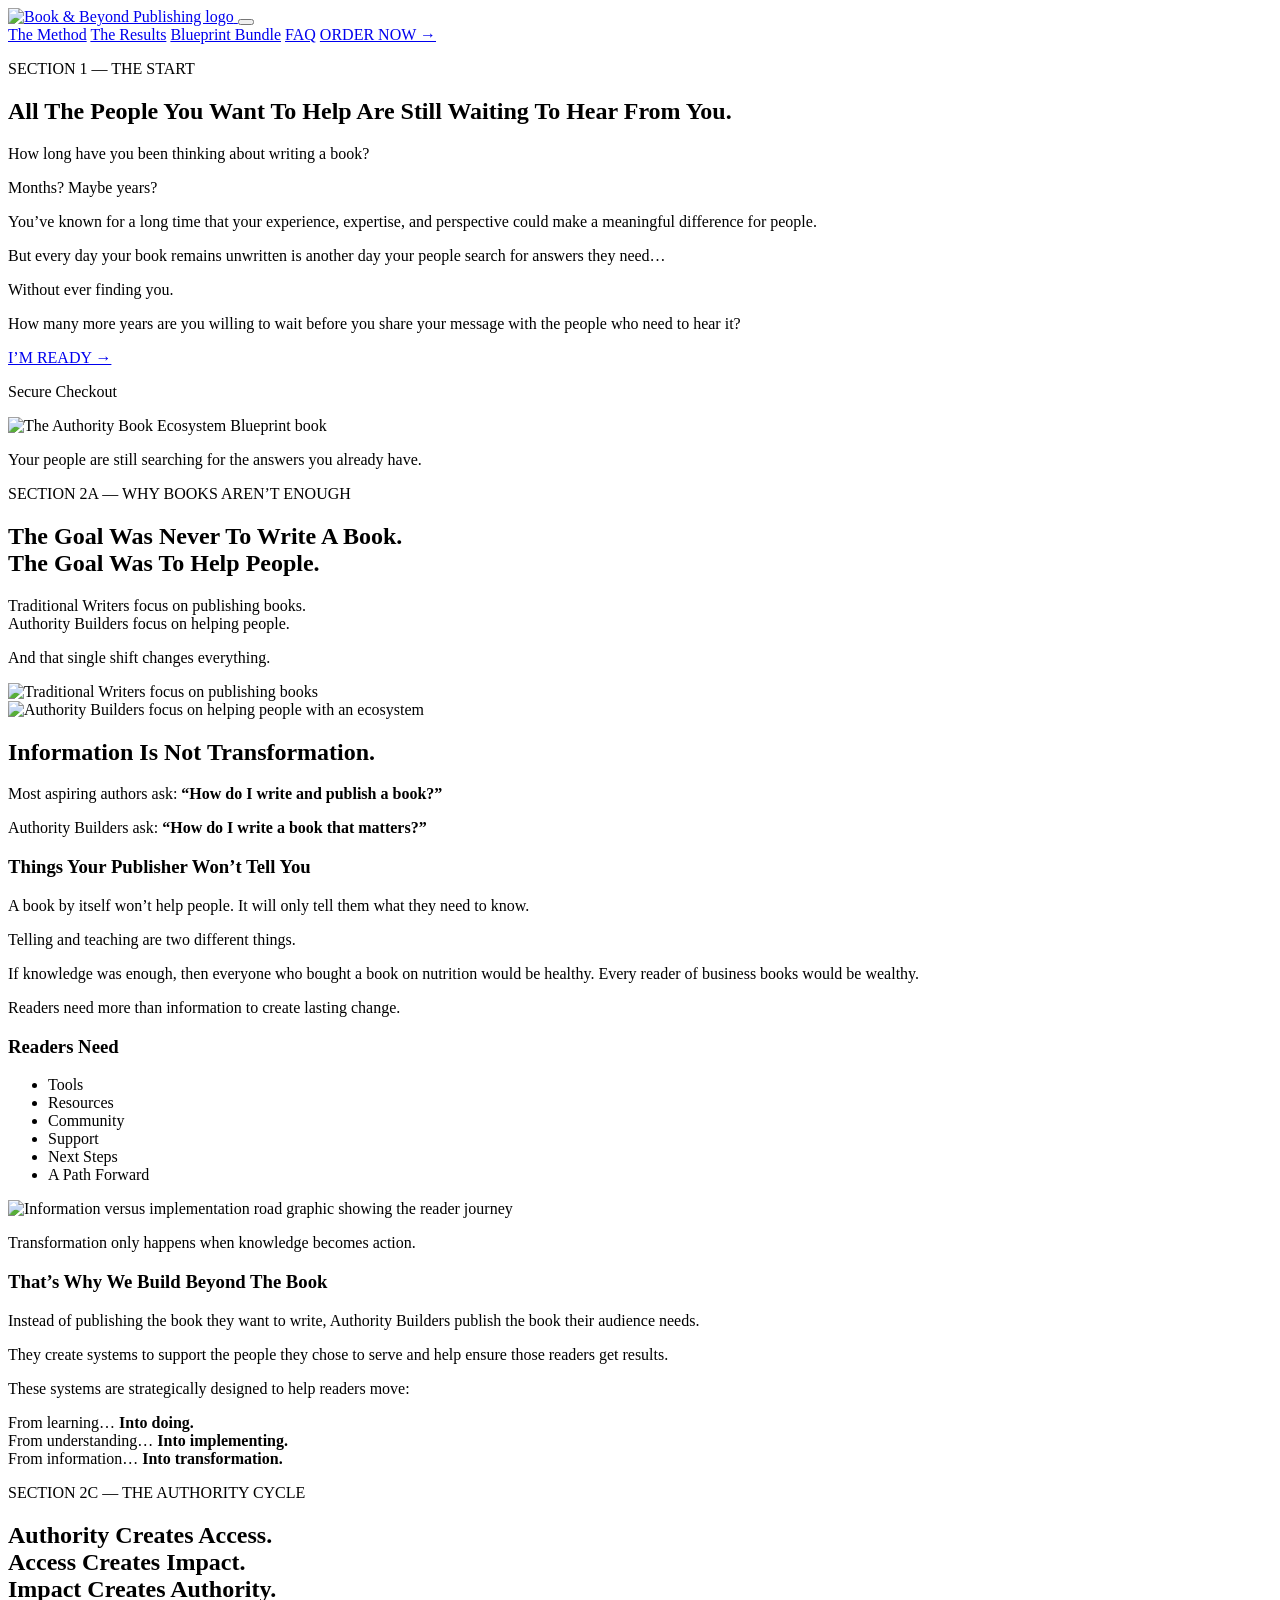
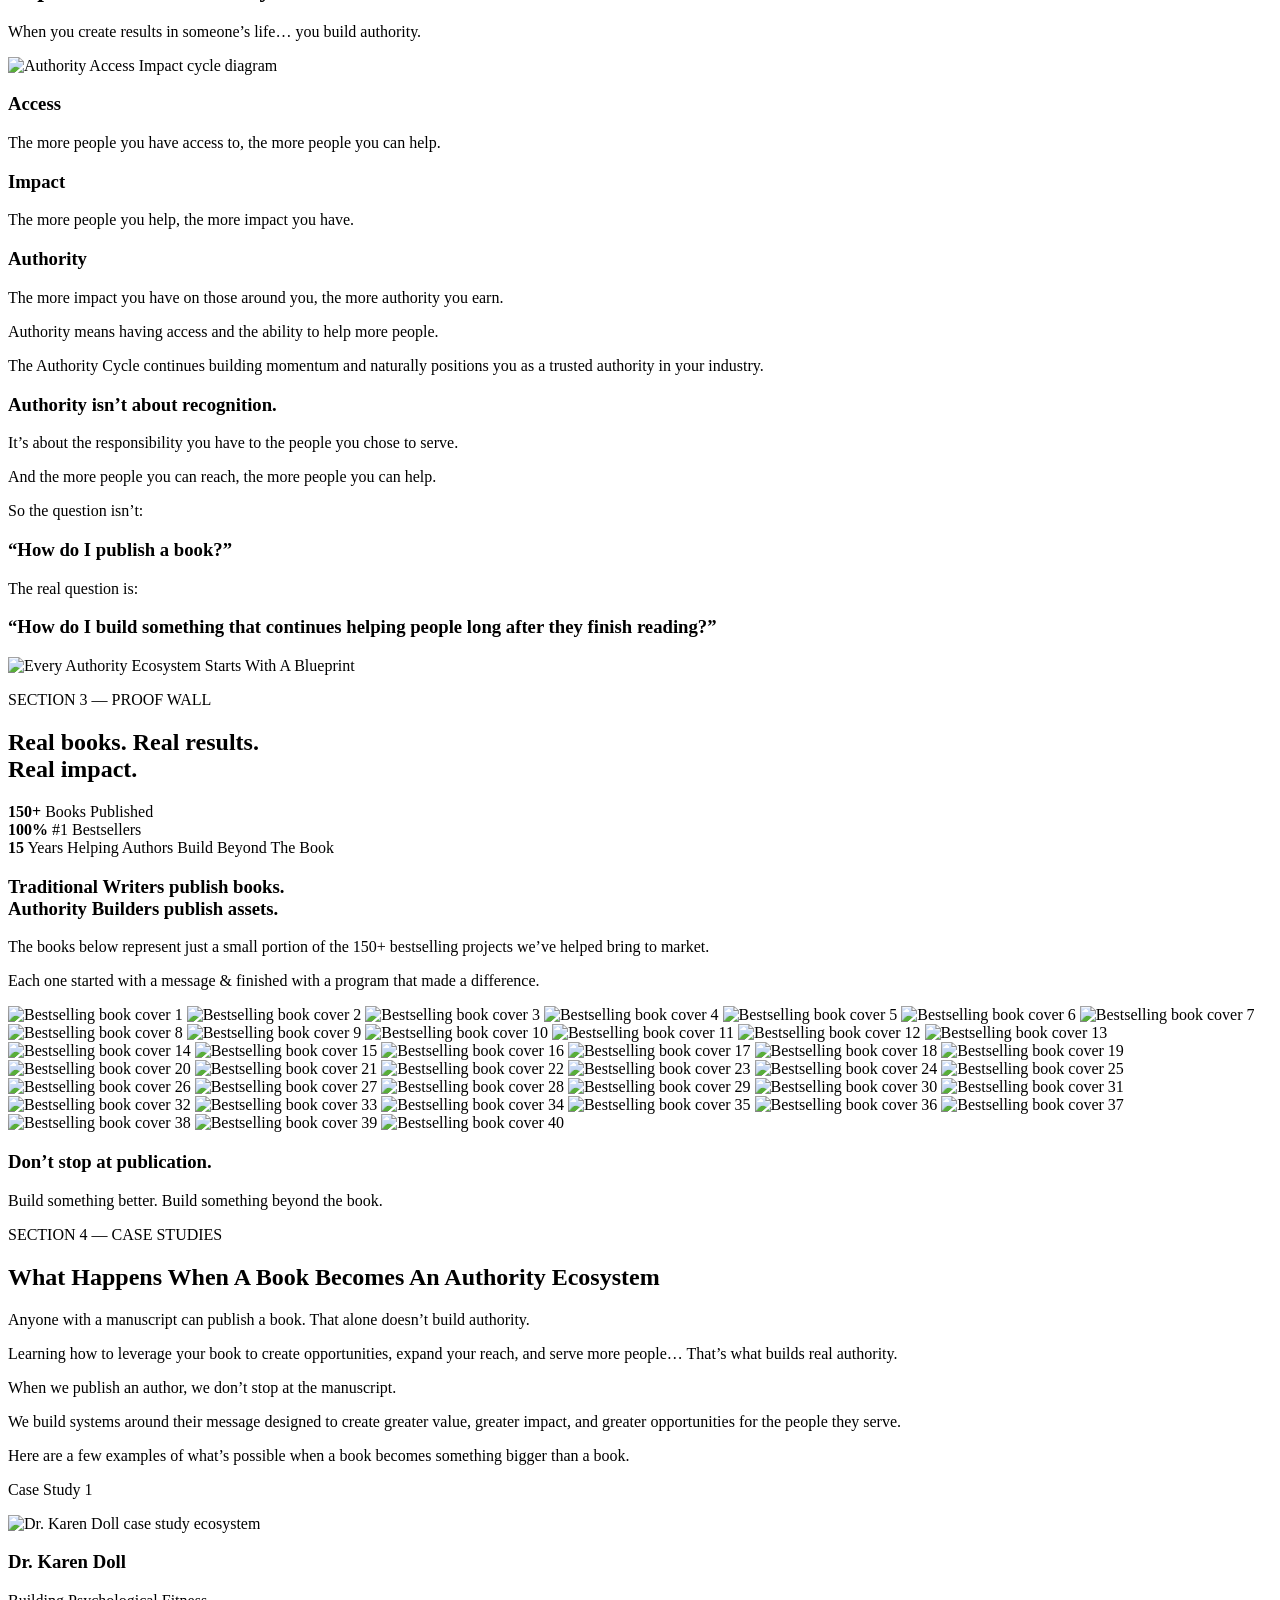
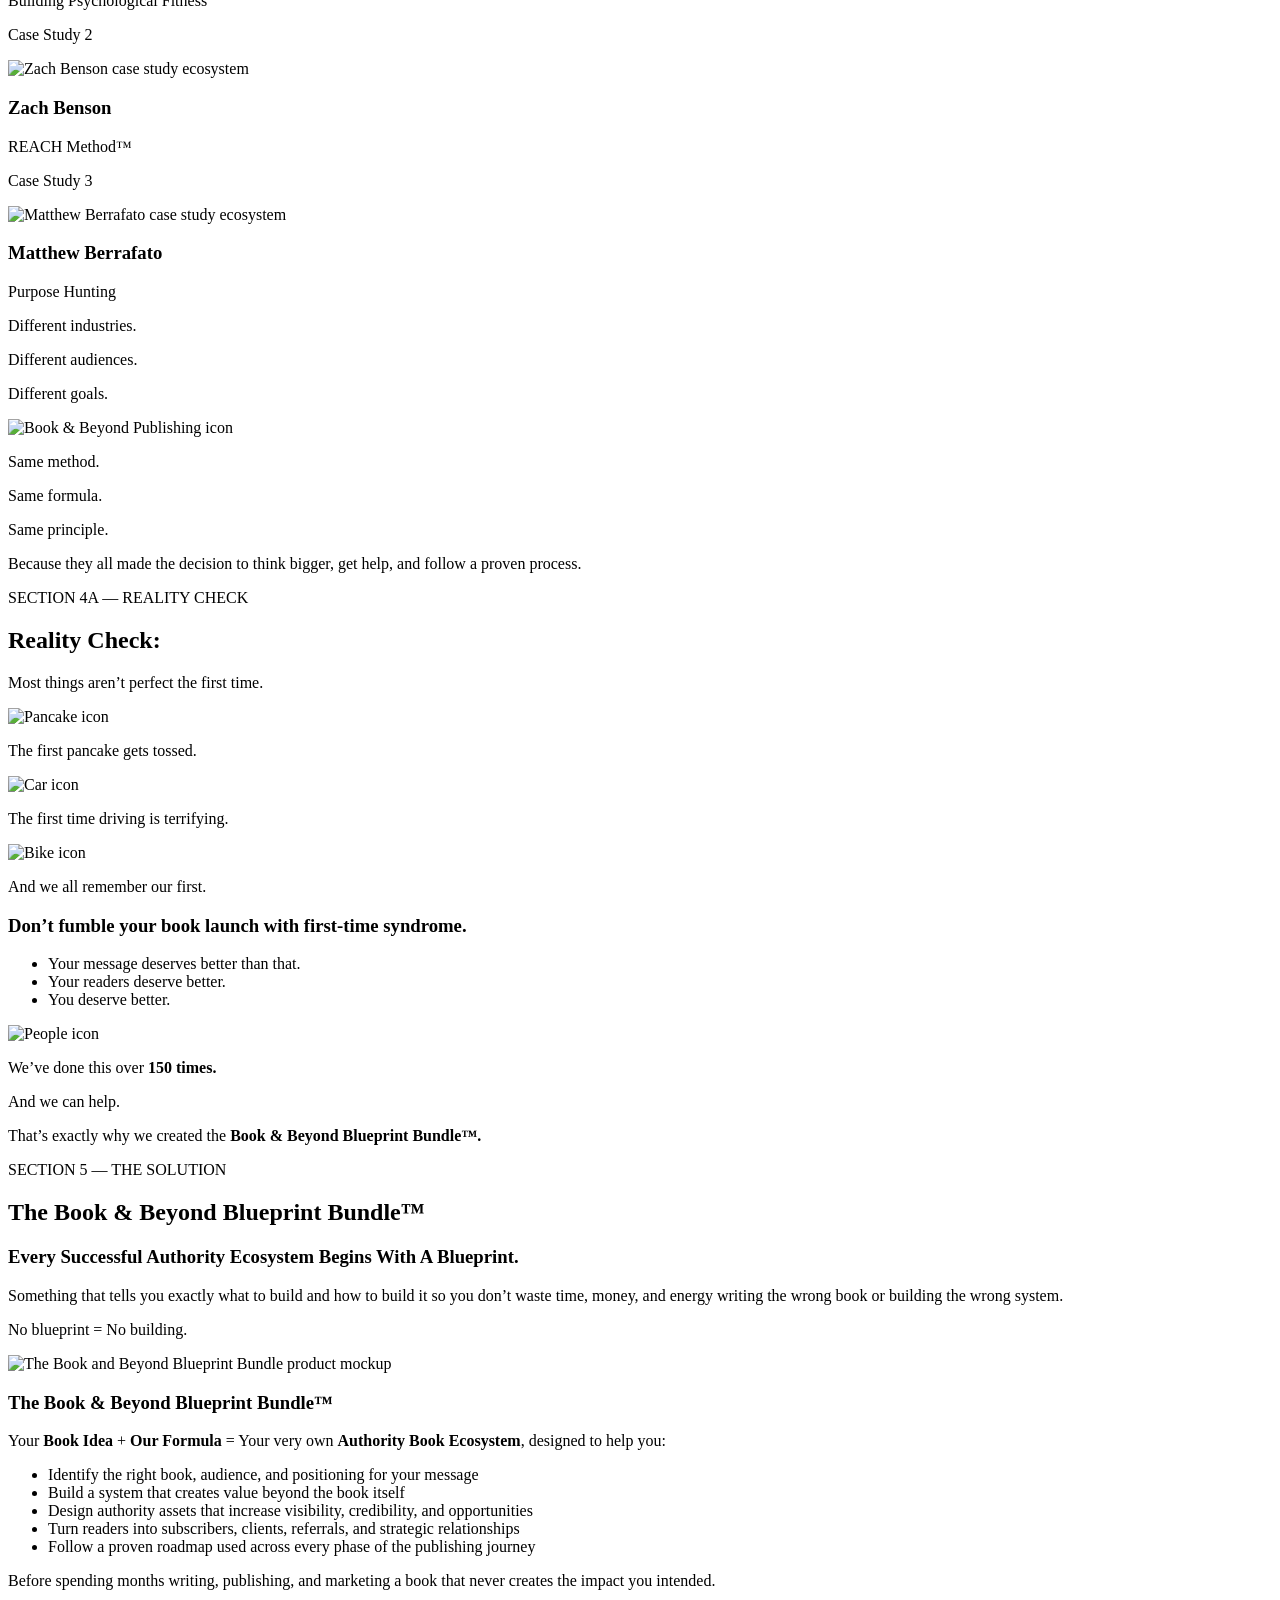
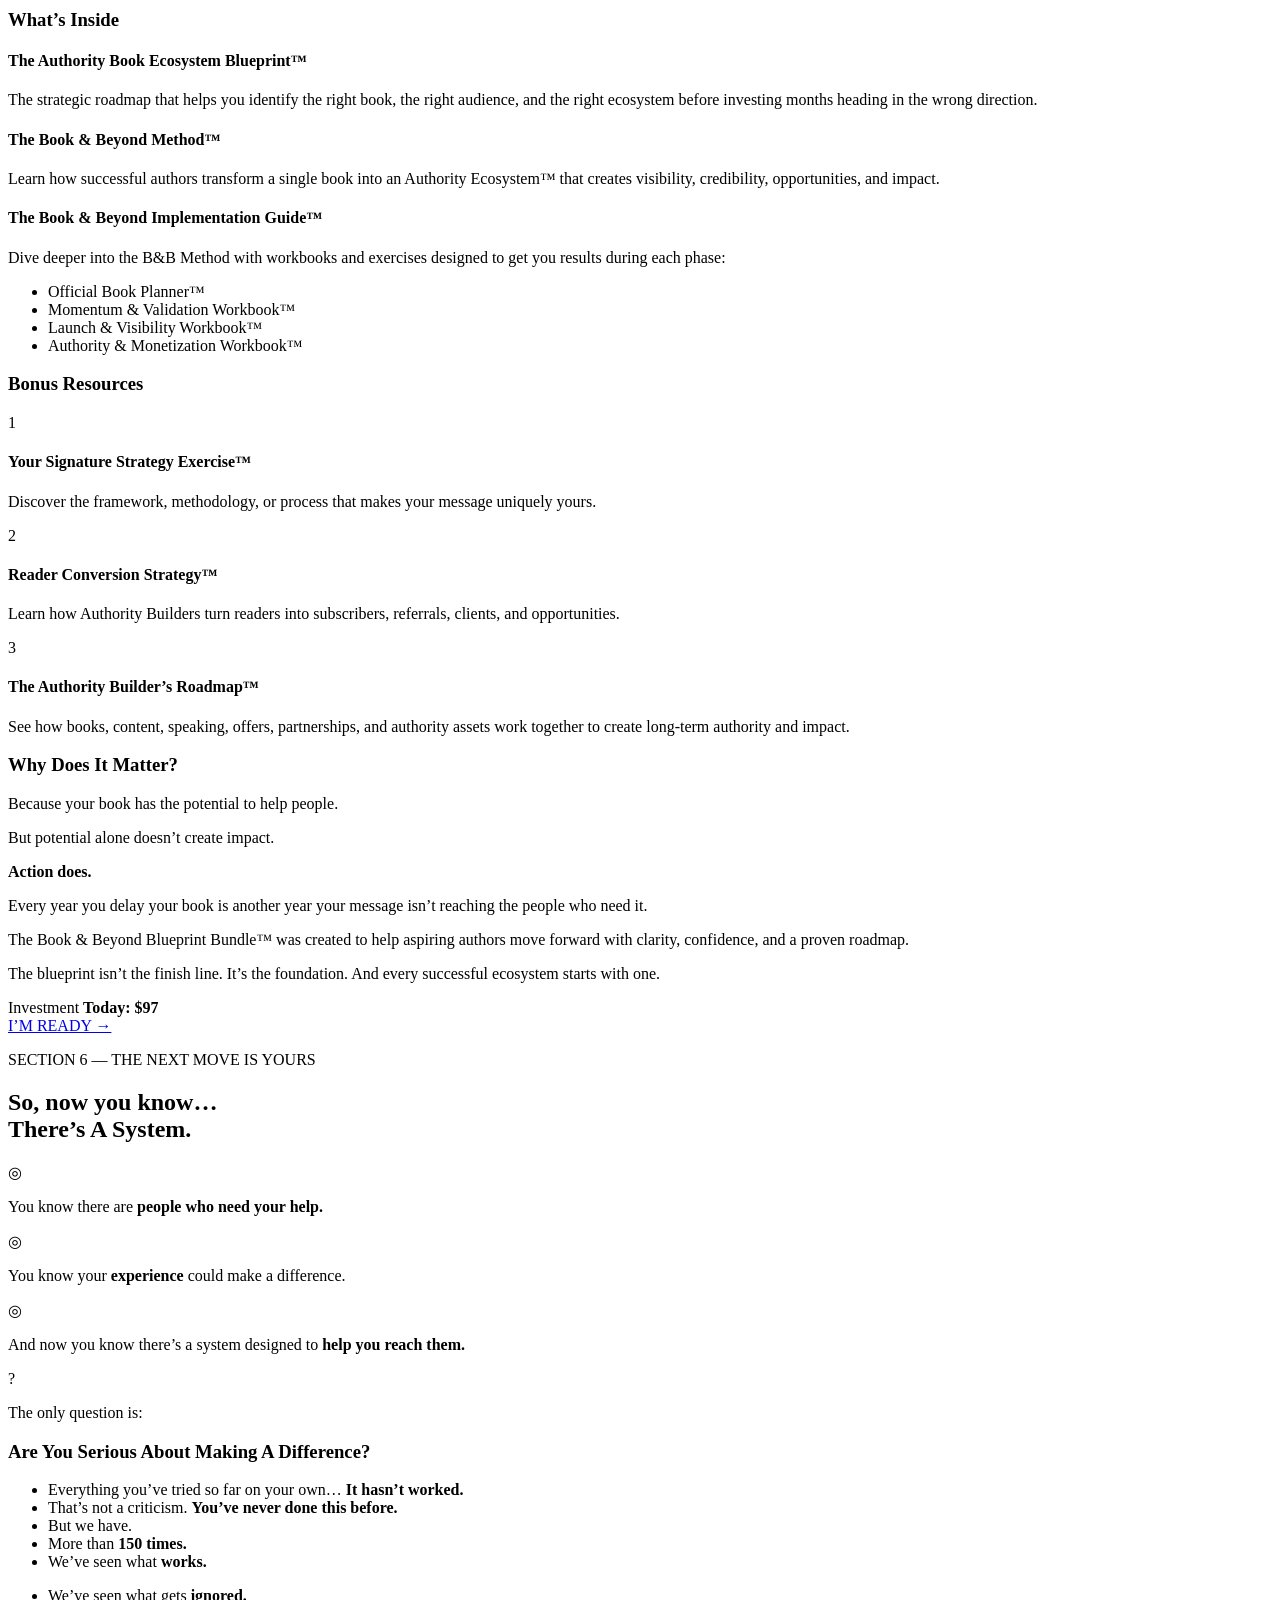
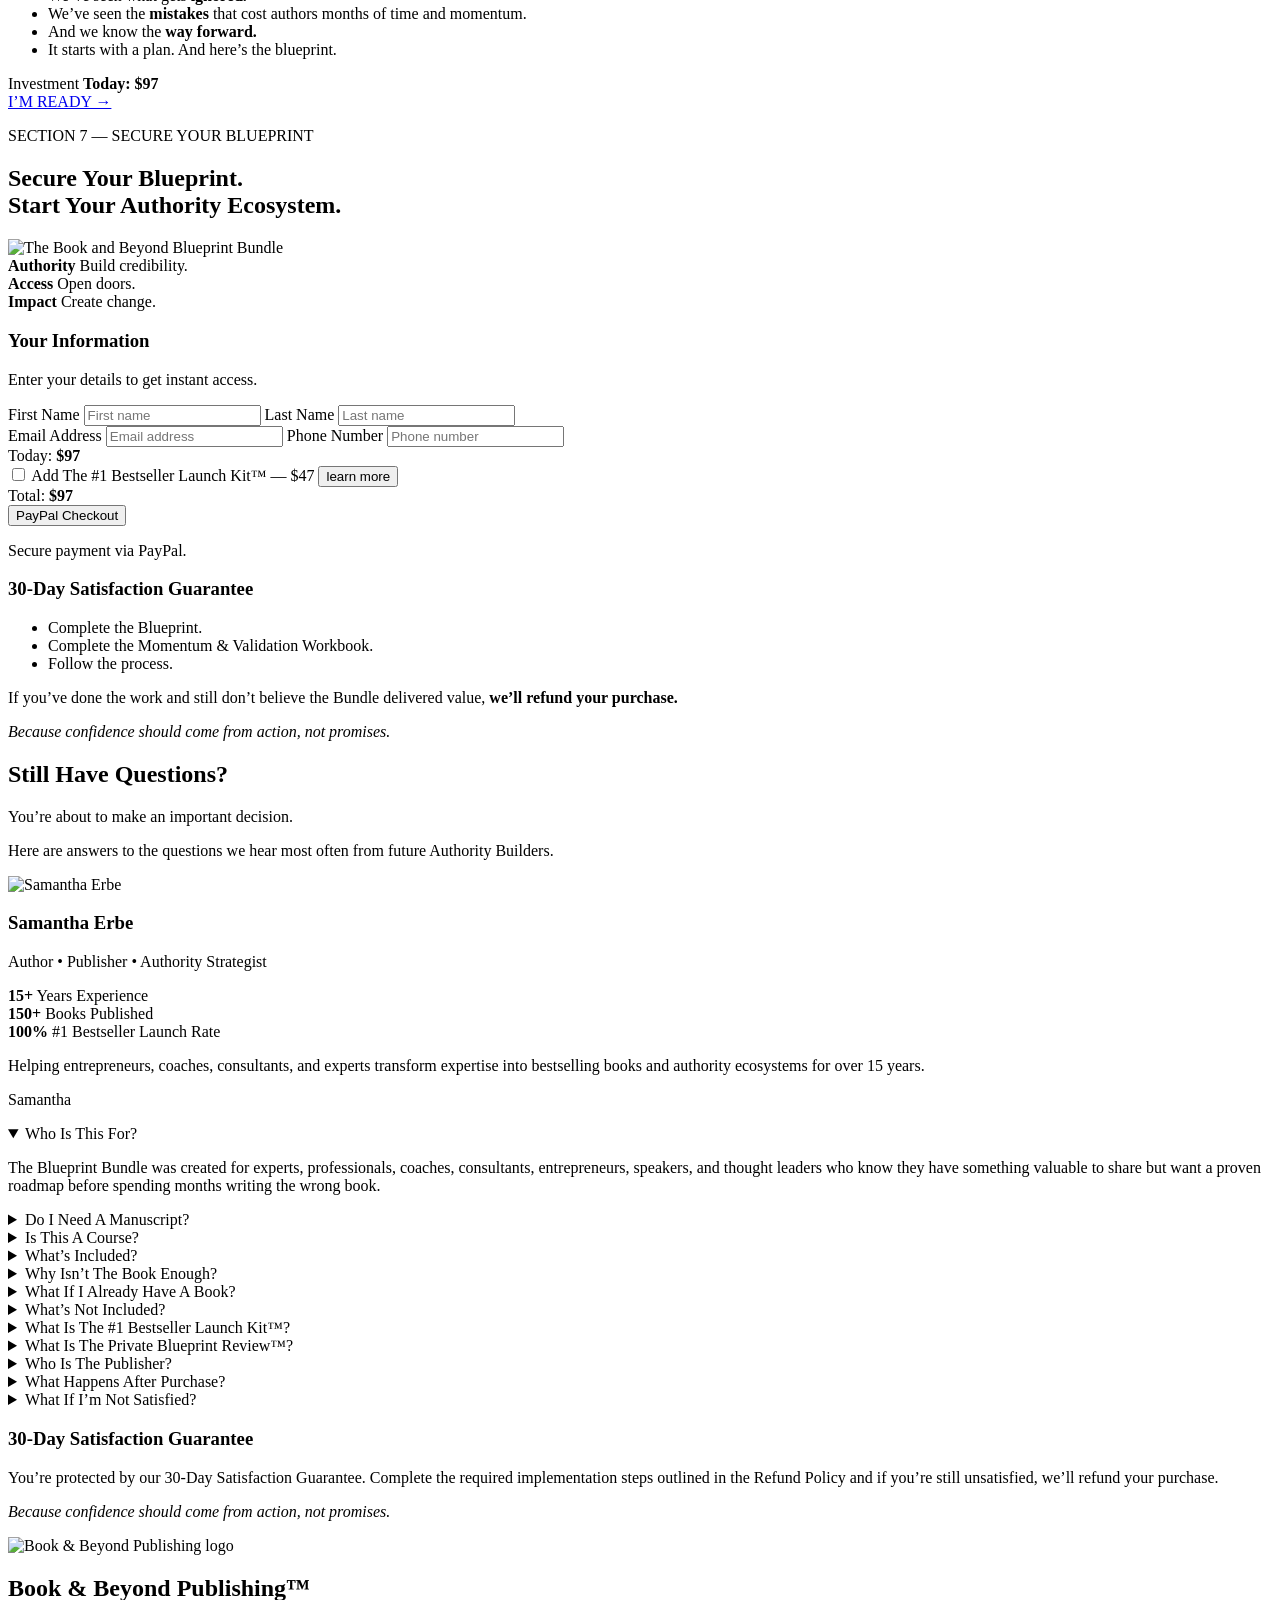
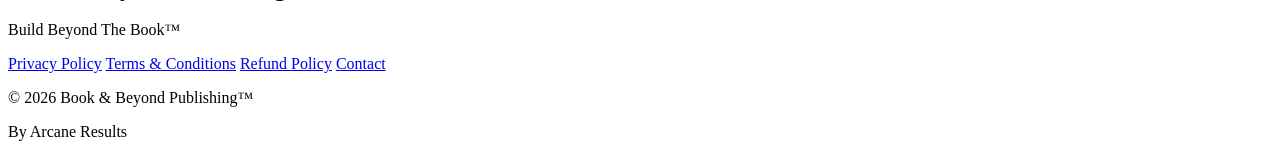
==== index.html @ 0f662a4a "Add files via upload" ====
<!DOCTYPE html>
<html lang="en">
<head>
  <meta charset="UTF-8" />
  <meta name="viewport" content="width=device-width, initial-scale=1.0" />

  <title>The Book & Beyond Blueprint Bundle™</title>
  <meta
    name="description"
    content="Build your Authority Book & Ecosystem Strategy with The Book & Beyond Blueprint Bundle™."
  />

  <link rel="stylesheet" href="assets/code/css/styles.css" />
</head>

<body>
  <header class="site-header">
    <nav class="nav container" aria-label="Main navigation">
      <a class="nav-logo" href="#hero" aria-label="Book & Beyond Publishing home">
        <img src="images/brand/bb-logo.png" alt="Book & Beyond Publishing logo" />
      </a>

      <button class="nav-toggle" type="button" aria-label="Open navigation menu">
        <span></span>
        <span></span>
        <span></span>
      </button>

      <div class="nav-links">
        <a href="#method">The Method</a>
        <a href="#proof">The Results</a>
        <a href="#offer">Blueprint Bundle</a>
        <a href="#faq">FAQ</a>
        <a class="nav-cta" href="#checkout">ORDER NOW →</a>
      </div>
    </nav>
  </header>

  <main>
    <!-- SECTION 1 — HERO -->
    <section id="hero" class="section hero-section">
      <div class="container hero-grid">
        <div class="hero-copy">
          <p class="section-kicker">SECTION 1 — THE START</p>

          <h1>
            <span>All The People You Want To Help</span>
            <strong>Are Still Waiting</strong>
            <span>To Hear From You.</span>
          </h1>

          <div class="gold-divider" aria-hidden="true"></div>

          <p>How long have you been thinking about writing a book?</p>

          <p class="emphasis-blue">Months? Maybe years?</p>

          <p>
            You’ve known for a long time that your experience, expertise,
            and perspective could make a meaningful difference for people.
          </p>

          <p>
            But every day your book remains unwritten is another day your people
            search for answers they need…
          </p>

          <p class="emphasis-blue">Without ever finding you.</p>

          <p class="hero-question">
            How many <span>more years</span> are you willing to wait before you
            share your message with the people who need to hear it?
          </p>

          <a class="button button-primary" href="#checkout">I’M READY →</a>

          <p class="secure-note">Secure Checkout</p>
        </div>

        <div class="hero-visual">
          <img
            src="images/1-hero/hero-book-blueprint.png"
            alt="The Authority Book Ecosystem Blueprint book"
          />

          <p class="handwritten-note">
            Your people are still searching for the answers you already have.
          </p>
        </div>
      </div>
    </section>

    <!-- SECTION 2A — WHY BOOKS AREN'T ENOUGH -->
    <section id="method" class="section method-section method-intro">
      <div class="container">
        <p class="section-kicker">SECTION 2A — WHY BOOKS AREN’T ENOUGH</p>

        <div class="section-heading center">
          <h2>
            The Goal Was Never To Write A Book.<br />
            <span>The Goal Was To Help People.</span>
          </h2>
          <p>
            Traditional Writers focus on publishing books.<br />
            Authority Builders focus on helping people.
          </p>
          <p class="subtle-bold">And that single shift changes everything.</p>
        </div>

        <div class="comparison-grid">
          <article class="visual-card">
            <img
              src="images/2-method/traditional-writers-book.png"
              alt="Traditional Writers focus on publishing books"
            />
          </article>

          <article class="visual-card">
            <img
              src="images/2-method/authority-builders-ecosystem.png"
              alt="Authority Builders focus on helping people with an ecosystem"
            />
          </article>
        </div>
      </div>
    </section>

    <!-- SECTION 2B — INFORMATION VS TRANSFORMATION -->
    <section class="section method-section transformation-section">
      <div class="container">
        <div class="section-heading center">
          <h2>Information Is Not Transformation.</h2>
          <p>
            Most aspiring authors ask: <strong>“How do I write and publish a book?”</strong>
          </p>
          <p>
            Authority Builders ask: <strong>“How do I write a book that matters?”</strong>
          </p>
        </div>

        <div class="truth-grid">
          <article class="text-card">
            <h3>Things Your Publisher Won’t Tell You</h3>

            <p>
              A book by itself won’t help people. It will only tell them what
              they need to know.
            </p>

            <p>Telling and teaching are two different things.</p>

            <p>
              If knowledge was enough, then everyone who bought a book on
              nutrition would be healthy. Every reader of business books would
              be wealthy.
            </p>

            <p class="strong-line">Readers need more than information to create lasting change.</p>
          </article>

          <article class="text-card checklist-card">
            <h3>Readers Need</h3>
            <ul class="check-list">
              <li>Tools</li>
              <li>Resources</li>
              <li>Community</li>
              <li>Support</li>
              <li>Next Steps</li>
              <li>A Path Forward</li>
            </ul>
          </article>
        </div>

        <div class="road-visual">
          <img
            src="images/2-method/information-vs-transformation-road.png"
            alt="Information versus implementation road graphic showing the reader journey"
          />
        </div>

        <div class="statement-box">
          <p>Transformation only happens when knowledge becomes action.</p>
        </div>

        <div class="section-heading center compact">
          <h3>That’s Why We Build Beyond The Book</h3>
          <p>
            Instead of publishing the book they want to write, Authority Builders
            publish the book their audience needs.
          </p>
          <p>
            They create systems to support the people they chose to serve and
            help ensure those readers get results.
          </p>
          <p>
            These systems are strategically designed to help readers move:
          </p>
        </div>

        <div class="movement-grid">
          <div>From learning… <strong>Into doing.</strong></div>
          <div>From understanding… <strong>Into implementing.</strong></div>
          <div>From information… <strong>Into transformation.</strong></div>
        </div>
      </div>
    </section>

    <!-- SECTION 2C — AUTHORITY CYCLE + RESPONSIBILITY -->
    <section class="section method-section authority-cycle-section">
      <div class="container">
        <p class="section-kicker">SECTION 2C — THE AUTHORITY CYCLE</p>

        <div class="section-heading center">
          <h2>
            Authority Creates Access.<br />
            Access Creates Impact.<br />
            Impact Creates Authority.
          </h2>
          <p class="handwritten-line">
            When you create results in someone’s life… you build authority.
          </p>
        </div>

        <div class="authority-grid">
          <div class="authority-image">
            <img
              src="images/2-method/authority-cycle-diagram.png"
              alt="Authority Access Impact cycle diagram"
            />
          </div>

          <div class="authority-copy">
            <article>
              <h3>Access</h3>
              <p>The more people you have access to, the more people you can help.</p>
            </article>

            <article>
              <h3>Impact</h3>
              <p>The more people you help, the more impact you have.</p>
            </article>

            <article>
              <h3>Authority</h3>
              <p>
                The more impact you have on those around you, the more authority
                you earn.
              </p>
            </article>

            <p>
              Authority means having access and the ability to help more people.
            </p>

            <p>
              The Authority Cycle continues building momentum and naturally
              positions you as a trusted authority in your industry.
            </p>
          </div>
        </div>

        <div class="responsibility-box">
          <h3>Authority isn’t about recognition.</h3>
          <p>
            It’s about the responsibility you have to the people you chose to serve.
          </p>
          <p>
            And the more people you can reach, the more people you can help.
          </p>
        </div>
      </div>
    </section>

    <!-- SECTION 2D — BLUEPRINT TRANSITION -->
    <section class="section method-section blueprint-transition-section">
      <div class="container">
        <div class="question-grid">
          <div>
            <p class="small-label">So the question isn’t:</p>
            <h3>“How do I publish a book?”</h3>
          </div>

          <div>
            <p class="small-label">The real question is:</p>
            <h3>“How do I build something that continues helping people long after they finish reading?”</h3>
          </div>
        </div>

        <img
          class="blueprint-banner"
          src="images/2-method/blueprint-transition-banner.png"
          alt="Every Authority Ecosystem Starts With A Blueprint"
        />
      </div>
    </section>

    <!-- SECTION 3 — PROOF WALL -->
    <section id="proof" class="section proof-section">
      <div class="container">
        <p class="section-kicker">SECTION 3 — PROOF WALL</p>

        <div class="section-heading center">
          <h2>
            Real books. Real results.<br />
            <span>Real impact.</span>
          </h2>
        </div>

        <div class="trust-bar">
          <div>
            <strong>150+</strong>
            <span>Books Published</span>
          </div>

          <div>
            <strong>100%</strong>
            <span>#1 Bestsellers</span>
          </div>

          <div>
            <strong>15</strong>
            <span>Years Helping Authors Build Beyond The Book</span>
          </div>
        </div>

        <div class="section-heading center compact">
          <h3>
            Traditional Writers publish books.<br />
            <span>Authority Builders publish assets.</span>
          </h3>

          <p>
            The books below represent just a small portion of the 150+
            bestselling projects we’ve helped bring to market.
          </p>

          <p>
            Each one started with a message &amp; finished with a program that
            made a difference.
          </p>
        </div>

        <div class="book-belt" aria-label="Scrolling bestselling book covers">
          <div class="book-track">
            <img src="images/3-proof/proof-book-01.png" alt="Bestselling book cover 1" />
            <img src="images/3-proof/proof-book-02.png" alt="Bestselling book cover 2" />
            <img src="images/3-proof/proof-book-03.png" alt="Bestselling book cover 3" />
            <img src="images/3-proof/proof-book-04.png" alt="Bestselling book cover 4" />
            <img src="images/3-proof/proof-book-05.png" alt="Bestselling book cover 5" />
            <img src="images/3-proof/proof-book-06.png" alt="Bestselling book cover 6" />
            <img src="images/3-proof/proof-book-07.png" alt="Bestselling book cover 7" />
            <img src="images/3-proof/proof-book-08.png" alt="Bestselling book cover 8" />
            <img src="images/3-proof/proof-book-09.png" alt="Bestselling book cover 9" />
            <img src="images/3-proof/proof-book-10.png" alt="Bestselling book cover 10" />
            <img src="images/3-proof/proof-book-11.png" alt="Bestselling book cover 11" />
            <img src="images/3-proof/proof-book-12.png" alt="Bestselling book cover 12" />
            <img src="images/3-proof/proof-book-13.png" alt="Bestselling book cover 13" />
            <img src="images/3-proof/proof-book-14.png" alt="Bestselling book cover 14" />
            <img src="images/3-proof/proof-book-15.png" alt="Bestselling book cover 15" />
            <img src="images/3-proof/proof-book-16.png" alt="Bestselling book cover 16" />
            <img src="images/3-proof/proof-book-17.png" alt="Bestselling book cover 17" />
            <img src="images/3-proof/proof-book-18.png" alt="Bestselling book cover 18" />
            <img src="images/3-proof/proof-book-19.png" alt="Bestselling book cover 19" />
            <img src="images/3-proof/proof-book-20.png" alt="Bestselling book cover 20" />
            <img src="images/3-proof/proof-book-21.png" alt="Bestselling book cover 21" />
            <img src="images/3-proof/proof-book-22.png" alt="Bestselling book cover 22" />
            <img src="images/3-proof/proof-book-23.png" alt="Bestselling book cover 23" />
            <img src="images/3-proof/proof-book-24.png" alt="Bestselling book cover 24" />
            <img src="images/3-proof/proof-book-25.png" alt="Bestselling book cover 25" />
            <img src="images/3-proof/proof-book-26.png" alt="Bestselling book cover 26" />
            <img src="images/3-proof/proof-book-27.png" alt="Bestselling book cover 27" />
            <img src="images/3-proof/proof-book-28.png" alt="Bestselling book cover 28" />
            <img src="images/3-proof/proof-book-29.png" alt="Bestselling book cover 29" />
            <img src="images/3-proof/proof-book-30.png" alt="Bestselling book cover 30" />
            <img src="images/3-proof/proof-book-31.png" alt="Bestselling book cover 31" />
            <img src="images/3-proof/proof-book-32.png" alt="Bestselling book cover 32" />
            <img src="images/3-proof/proof-book-33.png" alt="Bestselling book cover 33" />
            <img src="images/3-proof/proof-book-34.png" alt="Bestselling book cover 34" />
            <img src="images/3-proof/proof-book-35.png" alt="Bestselling book cover 35" />
            <img src="images/3-proof/proof-book-36.png" alt="Bestselling book cover 36" />
            <img src="images/3-proof/proof-book-37.png" alt="Bestselling book cover 37" />
            <img src="images/3-proof/proof-book-38.png" alt="Bestselling book cover 38" />
            <img src="images/3-proof/proof-book-39.png" alt="Bestselling book cover 39" />
            <img src="images/3-proof/proof-book-40.png" alt="Bestselling book cover 40" />
          </div>
        </div>

        <div class="proof-close">
          <h3>Don’t stop at publication.</h3>
          <p>Build something better. Build something beyond the book.</p>
        </div>
      </div>
    </section>

    <!-- SECTION 4 — CASE STUDIES -->
    <section class="section case-study-section">
      <div class="container">
        <p class="section-kicker">SECTION 4 — CASE STUDIES</p>

        <div class="section-heading">
          <h2>
            What Happens When A Book Becomes An
            <span>Authority Ecosystem</span>
          </h2>

          <p>
            Anyone with a manuscript can publish a book. That alone doesn’t
            build authority.
          </p>

          <p>
            Learning how to leverage your book to create opportunities, expand
            your reach, and serve more people… That’s what builds real authority.
          </p>

          <p>
            When we publish an author, we don’t stop at the manuscript.
          </p>

          <p>
            We build systems around their message designed to create greater
            value, greater impact, and greater opportunities for the people they serve.
          </p>

          <p class="emphasis-blue">
            Here are a few examples of what’s possible when a book becomes
            something bigger than a book.
          </p>
        </div>

        <div class="case-grid">
          <article class="case-card">
            <p class="case-label">Case Study 1</p>
            <img
              src="images/4-case-studies/karen-doll-case-study.png"
              alt="Dr. Karen Doll case study ecosystem"
            />
            <h3>Dr. Karen Doll</h3>
            <p>Building Psychological Fitness</p>
          </article>

          <article class="case-card">
            <p class="case-label">Case Study 2</p>
            <img
              src="images/4-case-studies/zach-benson-case-study.png"
              alt="Zach Benson case study ecosystem"
            />
            <h3>Zach Benson</h3>
            <p>REACH Method™</p>
          </article>

          <article class="case-card">
            <p class="case-label">Case Study 3</p>
            <img
              src="images/4-case-studies/matthew-berrafato-case-study.png"
              alt="Matthew Berrafato case study ecosystem"
            />
            <h3>Matthew Berrafato</h3>
            <p>Purpose Hunting</p>
          </article>
        </div>

        <div class="same-method-box">
          <div>
            <p>Different industries.</p>
            <p>Different audiences.</p>
            <p>Different goals.</p>
          </div>

          <img src="images/brand/bb-logo.png" alt="Book & Beyond Publishing icon" />

          <div>
            <p>Same method.</p>
            <p>Same formula.</p>
            <p>Same principle.</p>
          </div>
        </div>

        <p class="centered-copy">
          Because they all made the decision to think bigger, get help, and
          follow a proven process.
        </p>
      </div>
    </section>

    <!-- SECTION 4A — REALITY CHECK -->
    <section class="section reality-section">
      <div class="container">
        <p class="section-kicker">SECTION 4A — REALITY CHECK</p>

        <div class="section-heading center">
          <h2>Reality Check:</h2>
          <p>Most things aren’t perfect the first time.</p>
        </div>

        <div class="reality-icon-grid">
          <article>
            <img src="images/4a-reality-check/pancake-icon.png" alt="Pancake icon" />
            <p>The first pancake gets tossed.</p>
          </article>

          <article>
            <img src="images/4a-reality-check/car-icon.png" alt="Car icon" />
            <p>The first time driving is terrifying.</p>
          </article>

          <article>
            <img src="images/4a-reality-check/bike-icon.png" alt="Bike icon" />
            <p>And we all remember our first.</p>
          </article>
        </div>

        <div class="section-heading center compact">
          <h3>
            Don’t fumble your book launch
            <span>with first-time syndrome.</span>
          </h3>
        </div>

        <div class="reality-proof-grid">
          <ul class="check-list">
            <li>Your message deserves better than that.</li>
            <li>Your readers deserve better.</li>
            <li>You deserve better.</li>
          </ul>

          <div class="proof-callout">
            <img src="images/4a-reality-check/people-icon.png" alt="People icon" />
            <p>We’ve done this over <strong>150 times.</strong></p>
            <p>And we can help.</p>
          </div>
        </div>

        <p class="centered-copy large">
          That’s exactly why we created the
          <strong>Book &amp; Beyond Blueprint Bundle™.</strong>
        </p>
      </div>
    </section>

    <!-- SECTION 5 — OFFER -->
    <section id="offer" class="section offer-section">
      <div class="container">
        <p class="section-kicker">SECTION 5 — THE SOLUTION</p>

        <div class="offer-hero-grid">
          <div class="offer-copy">
            <h2>The Book &amp; Beyond Blueprint Bundle™</h2>

            <h3>Every Successful Authority Ecosystem Begins With A Blueprint.</h3>

            <p>
              Something that tells you exactly what to build and how to build it
              so you don’t waste time, money, and energy writing the wrong book
              or building the wrong system.
            </p>

            <p class="emphasis-blue">No blueprint = No building.</p>
          </div>

          <div class="offer-image">
            <img
              src="images/5-offer/blueprint-bundle-mockup.png"
              alt="The Book and Beyond Blueprint Bundle product mockup"
            />
          </div>
        </div>

        <div class="offer-details-grid">
          <article class="text-card">
            <h3>The Book &amp; Beyond Blueprint Bundle™</h3>

            <p>
              Your <strong>Book Idea</strong> + <strong>Our Formula</strong> =
              Your very own <strong>Authority Book Ecosystem</strong>, designed to help you:
            </p>

            <ul class="check-list">
              <li>Identify the right book, audience, and positioning for your message</li>
              <li>Build a system that creates value beyond the book itself</li>
              <li>Design authority assets that increase visibility, credibility, and opportunities</li>
              <li>Turn readers into subscribers, clients, referrals, and strategic relationships</li>
              <li>Follow a proven roadmap used across every phase of the publishing journey</li>
            </ul>

            <p>
              Before spending months writing, publishing, and marketing a book
              that never creates the impact you intended.
            </p>
          </article>

          <article class="text-card">
            <h3>What’s Inside</h3>

            <div class="inside-item">
              <h4>The Authority Book Ecosystem Blueprint™</h4>
              <p>
                The strategic roadmap that helps you identify the right book,
                the right audience, and the right ecosystem before investing
                months heading in the wrong direction.
              </p>
            </div>

            <div class="inside-item">
              <h4>The Book &amp; Beyond Method™</h4>
              <p>
                Learn how successful authors transform a single book into an
                Authority Ecosystem™ that creates visibility, credibility,
                opportunities, and impact.
              </p>
            </div>

            <div class="inside-item">
              <h4>The Book &amp; Beyond Implementation Guide™</h4>
              <p>
                Dive deeper into the B&amp;B Method with workbooks and exercises
                designed to get you results during each phase:
              </p>

              <ul>
                <li>Official Book Planner™</li>
                <li>Momentum &amp; Validation Workbook™</li>
                <li>Launch &amp; Visibility Workbook™</li>
                <li>Authority &amp; Monetization Workbook™</li>
              </ul>
            </div>
          </article>
        </div>

        <div class="bonus-box">
          <h3>Bonus Resources</h3>

          <div class="bonus-grid">
            <article>
              <span>1</span>
              <h4>Your Signature Strategy Exercise™</h4>
              <p>
                Discover the framework, methodology, or process that makes your
                message uniquely yours.
              </p>
            </article>

            <article>
              <span>2</span>
              <h4>Reader Conversion Strategy™</h4>
              <p>
                Learn how Authority Builders turn readers into subscribers,
                referrals, clients, and opportunities.
              </p>
            </article>

            <article>
              <span>3</span>
              <h4>The Authority Builder’s Roadmap™</h4>
              <p>
                See how books, content, speaking, offers, partnerships, and
                authority assets work together to create long-term authority and impact.
              </p>
            </article>
          </div>
        </div>

        <div class="why-matters-box">
          <h3>Why Does It Matter?</h3>

          <p>Because your book has the potential to help people.</p>
          <p>But potential alone doesn’t create impact.</p>
          <p><strong>Action does.</strong></p>

          <p>
            Every year you delay your book is another year your message isn’t
            reaching the people who need it.
          </p>

          <p>
            The Book &amp; Beyond Blueprint Bundle™ was created to help aspiring
            authors move forward with clarity, confidence, and a proven roadmap.
          </p>

          <p>
            The blueprint isn’t the finish line. It’s the foundation.
            And every successful ecosystem starts with one.
          </p>
        </div>

        <div class="investment-row">
          <div>
            <span>Investment</span>
            <strong>Today: $97</strong>
          </div>

          <a class="button button-primary" href="#checkout">I’M READY →</a>
        </div>
      </div>
    </section>

    <!-- SECTION 6 — NEXT MOVE -->
    <section class="section decision-section">
      <div class="container">
        <p class="section-kicker">SECTION 6 — THE NEXT MOVE IS YOURS</p>

        <div class="section-heading center">
          <h2>
            So, now you know…<br />
            <span>There’s A System.</span>
          </h2>
        </div>

        <div class="know-list">
          <div>
            <span class="icon-circle">◎</span>
            <p>You know there are <strong>people who need your help.</strong></p>
          </div>

          <div>
            <span class="icon-circle">◎</span>
            <p>You know your <strong>experience</strong> could make a difference.</p>
          </div>

          <div>
            <span class="icon-circle">◎</span>
            <p>
              And now you know there’s a system designed to
              <strong>help you reach them.</strong>
            </p>
          </div>

          <div>
            <span class="icon-circle">?</span>
            <p>The only question is:</p>
          </div>
        </div>

        <div class="decision-box">
          <h3>Are You Serious About Making A Difference?</h3>

          <div class="decision-grid">
            <ul class="check-list">
              <li>Everything you’ve tried so far on your own… <strong>It hasn’t worked.</strong></li>
              <li>That’s not a criticism. <strong>You’ve never done this before.</strong></li>
              <li>But we have.</li>
              <li>More than <strong>150 times.</strong></li>
              <li>We’ve seen what <strong>works.</strong></li>
            </ul>

            <ul class="check-list">
              <li>We’ve seen what gets <strong>ignored.</strong></li>
              <li>We’ve seen the <strong>mistakes</strong> that cost authors months of time and momentum.</li>
              <li>And we know the <strong>way forward.</strong></li>
              <li class="plan-callout">It starts with a plan. And here’s the blueprint.</li>
            </ul>
          </div>
        </div>

        <div class="investment-row">
          <div>
            <span>Investment</span>
            <strong>Today: $97</strong>
          </div>

          <a class="button button-primary" href="#checkout">I’M READY →</a>
        </div>
      </div>
    </section>

    <!-- SECTION 7 — CHECKOUT -->
    <section id="checkout" class="section checkout-section">
      <div class="container">
        <p class="section-kicker">SECTION 7 — SECURE YOUR BLUEPRINT</p>

        <div class="section-heading center">
          <h2>
            Secure Your Blueprint.<br />
            Start Your Authority Ecosystem.
          </h2>
        </div>

        <div class="checkout-grid">
          <div class="checkout-product">
            <img
              src="images/5-offer/blueprint-bundle-mockup.png"
              alt="The Book and Beyond Blueprint Bundle"
            />

            <div class="mini-cycle">
              <div>
                <strong>Authority</strong>
                <span>Build credibility.</span>
              </div>

              <div>
                <strong>Access</strong>
                <span>Open doors.</span>
              </div>

              <div>
                <strong>Impact</strong>
                <span>Create change.</span>
              </div>
            </div>
          </div>

          <form class="order-form" action="#" method="post">
            <h3>Your Information</h3>
            <p>Enter your details to get instant access.</p>

            <div class="form-row">
              <label>
                First Name
                <input type="text" name="first_name" placeholder="First name" required />
              </label>

              <label>
                Last Name
                <input type="text" name="last_name" placeholder="Last name" required />
              </label>
            </div>

            <label>
              Email Address
              <input type="email" name="email" placeholder="Email address" required />
            </label>

            <label>
              Phone Number
              <input type="tel" name="phone" placeholder="Phone number" />
            </label>

            <div class="price-line">
              <span>Today:</span>
              <strong>$97</strong>
            </div>

            <label class="order-bump">
              <input type="checkbox" name="bestseller_launch_kit" value="47" />
              <span>
                Add The #1 Bestseller Launch Kit™ — $47
                <button type="button" class="text-link" data-open-modal="bump-modal">
                  learn more
                </button>
              </span>
            </label>

            <div class="total-line">
              <span>Total:</span>
              <strong data-total-price>$97</strong>
            </div>

            <button class="paypal-button" type="submit">
              PayPal Checkout
            </button>

            <p class="secure-note">Secure payment via PayPal.</p>
          </form>
        </div>

        <div class="guarantee-box">
          <h3>30-Day Satisfaction Guarantee</h3>

          <ul class="check-list">
            <li>Complete the Blueprint.</li>
            <li>Complete the Momentum &amp; Validation Workbook.</li>
            <li>Follow the process.</li>
          </ul>

          <p>
            If you’ve done the work and still don’t believe the Bundle delivered
            value, <strong>we’ll refund your purchase.</strong>
          </p>

          <p><em>Because confidence should come from action, not promises.</em></p>
        </div>
      </div>
    </section>

    <!-- SECTION 8 — FAQ + FOOTER -->
    <section id="faq" class="section faq-section">
      <div class="container">
        <div class="section-heading center">
          <h2>Still Have Questions?</h2>
          <p>You’re about to make an important decision.</p>
          <p>
            Here are answers to the questions we hear most often from future
            Authority Builders.
          </p>
        </div>

        <div class="faq-grid">
          <aside class="publisher-card">
            <img
              src="images/7-faq/samantha-erbe-headshot.png"
              alt="Samantha Erbe"
            />

            <h3>Samantha Erbe</h3>
            <p>Author • Publisher • Authority Strategist</p>

            <div class="publisher-stats">
              <div>
                <strong>15+</strong>
                <span>Years Experience</span>
              </div>

              <div>
                <strong>150+</strong>
                <span>Books Published</span>
              </div>

              <div>
                <strong>100%</strong>
                <span>#1 Bestseller Launch Rate</span>
              </div>
            </div>

            <p>
              Helping entrepreneurs, coaches, consultants, and experts transform
              expertise into bestselling books and authority ecosystems for over
              15 years.
            </p>

            <p class="signature">Samantha</p>
          </aside>

          <div class="faq-list">
            <details open>
              <summary>Who Is This For?</summary>
              <p>
                The Blueprint Bundle was created for experts, professionals,
                coaches, consultants, entrepreneurs, speakers, and thought leaders
                who know they have something valuable to share but want a proven
                roadmap before spending months writing the wrong book.
              </p>
            </details>

            <details>
              <summary>Do I Need A Manuscript?</summary>
              <p>No.</p>
              <p>
                Most people receive the greatest value from the Blueprint before
                writing a single chapter.
              </p>
              <p>
                In fact, the earlier you build the strategy, the easier the
                writing process becomes.
              </p>
            </details>

            <details>
              <summary>Is This A Course?</summary>
              <p>Not exactly.</p>
              <p>
                The Bundle includes training, but it is primarily a strategic
                planning system designed to help you write a book that matters.
              </p>
            </details>

            <details>
              <summary>What’s Included?</summary>
              <p>
                Everything needed to identify the right book, design the right
                ecosystem, and build a roadmap for turning your message into
                authority, opportunities, and impact.
              </p>
              <p>
                This includes the Blueprint, Method, Planning System, Workbooks,
                and Bonus Resources.
              </p>
            </details>

            <details>
              <summary>Why Isn’t The Book Enough?</summary>
              <p>A book can introduce someone to your message &amp; share knowledge.</p>
              <p>
                An ecosystem gives them ways to engage, implement, learn, connect,
                and continue the journey. Readers don’t just learn, they implement
                &amp; get results.
              </p>
              <p>The book positions you as the authority.</p>
              <p>Authority gives you access to more people.</p>
              <p>Access creates a chance to impact them, which builds more authority.</p>
            </details>

            <details>
              <summary>What If I Already Have A Book?</summary>
              <p>Great.</p>
              <p>
                The Blueprint Bundle can help you identify opportunities to build
                an Authority Ecosystem around an existing book just as effectively
                as a new one.
              </p>
              <p>
                Many authors discover they already have valuable assets—they
                simply haven’t connected them into a system.
              </p>
            </details>

            <details>
              <summary>What’s Not Included?</summary>
              <p>The Blueprint Bundle provides the strategy.</p>
              <p>
                It does not include coaching, publishing services, writing services,
                or implementation support.
              </p>
              <p>Those are separate services.</p>
            </details>

            <details>
              <summary>What Is The #1 Bestseller Launch Kit™?</summary>
              <p>
                The #1 Bestseller Launch Kit™ is an optional upgrade designed to
                help authors prepare for launch, maximize visibility, and execute
                a stronger bestseller campaign.
                <button type="button" class="text-link" data-open-modal="bump-modal">
                  Click here to learn more.
                </button>
              </p>
            </details>

            <details>
              <summary>What Is The Private Blueprint Review™?</summary>
              <p>A private strategy session available after purchase.</p>
              <p>
                Think of it like having an architect review your house building
                plans before construction begins.
              </p>
              <p>Come with an idea. Leave with a plan.</p>
            </details>

            <details>
              <summary>Who Is The Publisher?</summary>
              <p>
                Samantha Erbe is an author, publisher, and authority strategist
                with more than 15 years of experience helping entrepreneurs,
                coaches, consultants, and experts transform their expertise into
                bestselling books and authority-building ecosystems.
              </p>
              <p>
                She has helped publish more than 150 books, with 100% reaching
                #1 Bestseller status during launch.
              </p>
              <p>
                The Blueprint Bundle is built on the same framework used across
                those projects.
              </p>
            </details>

            <details>
              <summary>What Happens After Purchase?</summary>
              <p>
                You’ll receive immediate access to the complete Blueprint Bundle
                and can begin building your Authority Book &amp; Ecosystem Strategy
                immediately.
              </p>
            </details>

            <details>
              <summary>What If I’m Not Satisfied?</summary>
              <p>You’re protected by our 30-Day Satisfaction Guarantee.</p>
              <p>
                Complete the required implementation steps outlined in the Refund
                Policy and if you’re still unsatisfied, we’ll refund your purchase.
              </p>
              <p>Because confidence should come from action, not promises.</p>
            </details>
          </div>
        </div>

        <div class="faq-guarantee">
          <h3>30-Day Satisfaction Guarantee</h3>
          <p>
            You’re protected by our 30-Day Satisfaction Guarantee. Complete the
            required implementation steps outlined in the Refund Policy and if
            you’re still unsatisfied, we’ll refund your purchase.
          </p>
          <p><em>Because confidence should come from action, not promises.</em></p>
        </div>
      </div>
    </section>
  </main>

  <footer class="site-footer">
    <div class="container footer-grid">
      <div>
        <img src="images/brand/bb-logo.png" alt="Book & Beyond Publishing logo" />
        <h2>Book &amp; Beyond Publishing™</h2>
        <p>Build Beyond The Book™</p>
      </div>

      <nav aria-label="Footer navigation">
        <a href="#">Privacy Policy</a>
        <a href="#">Terms &amp; Conditions</a>
        <a href="#">Refund Policy</a>
        <a href="#">Contact</a>
      </nav>

      <div class="footer-credit">
        <p>© 2026 Book &amp; Beyond Publishing™</p>
        <p>By Arcane Results</p>
      </div>
    </div>
  </footer>

  <dialog id="bump-modal" class="modal">
    <div class="modal-content">
      <button type="button" class="modal-close" data-close-modal aria-label="Close popup">
        ×
      </button>

      <h2>#1 Bestseller Launch Kit™</h2>
      <p>
        Popup content will be added here later. This modal is already wired in
        the HTML for the checkout order bump and FAQ links.
      </p>
    </div>
  </dialog>

  <script src="assets/code/js/main.js"></script>
</body>
</html>
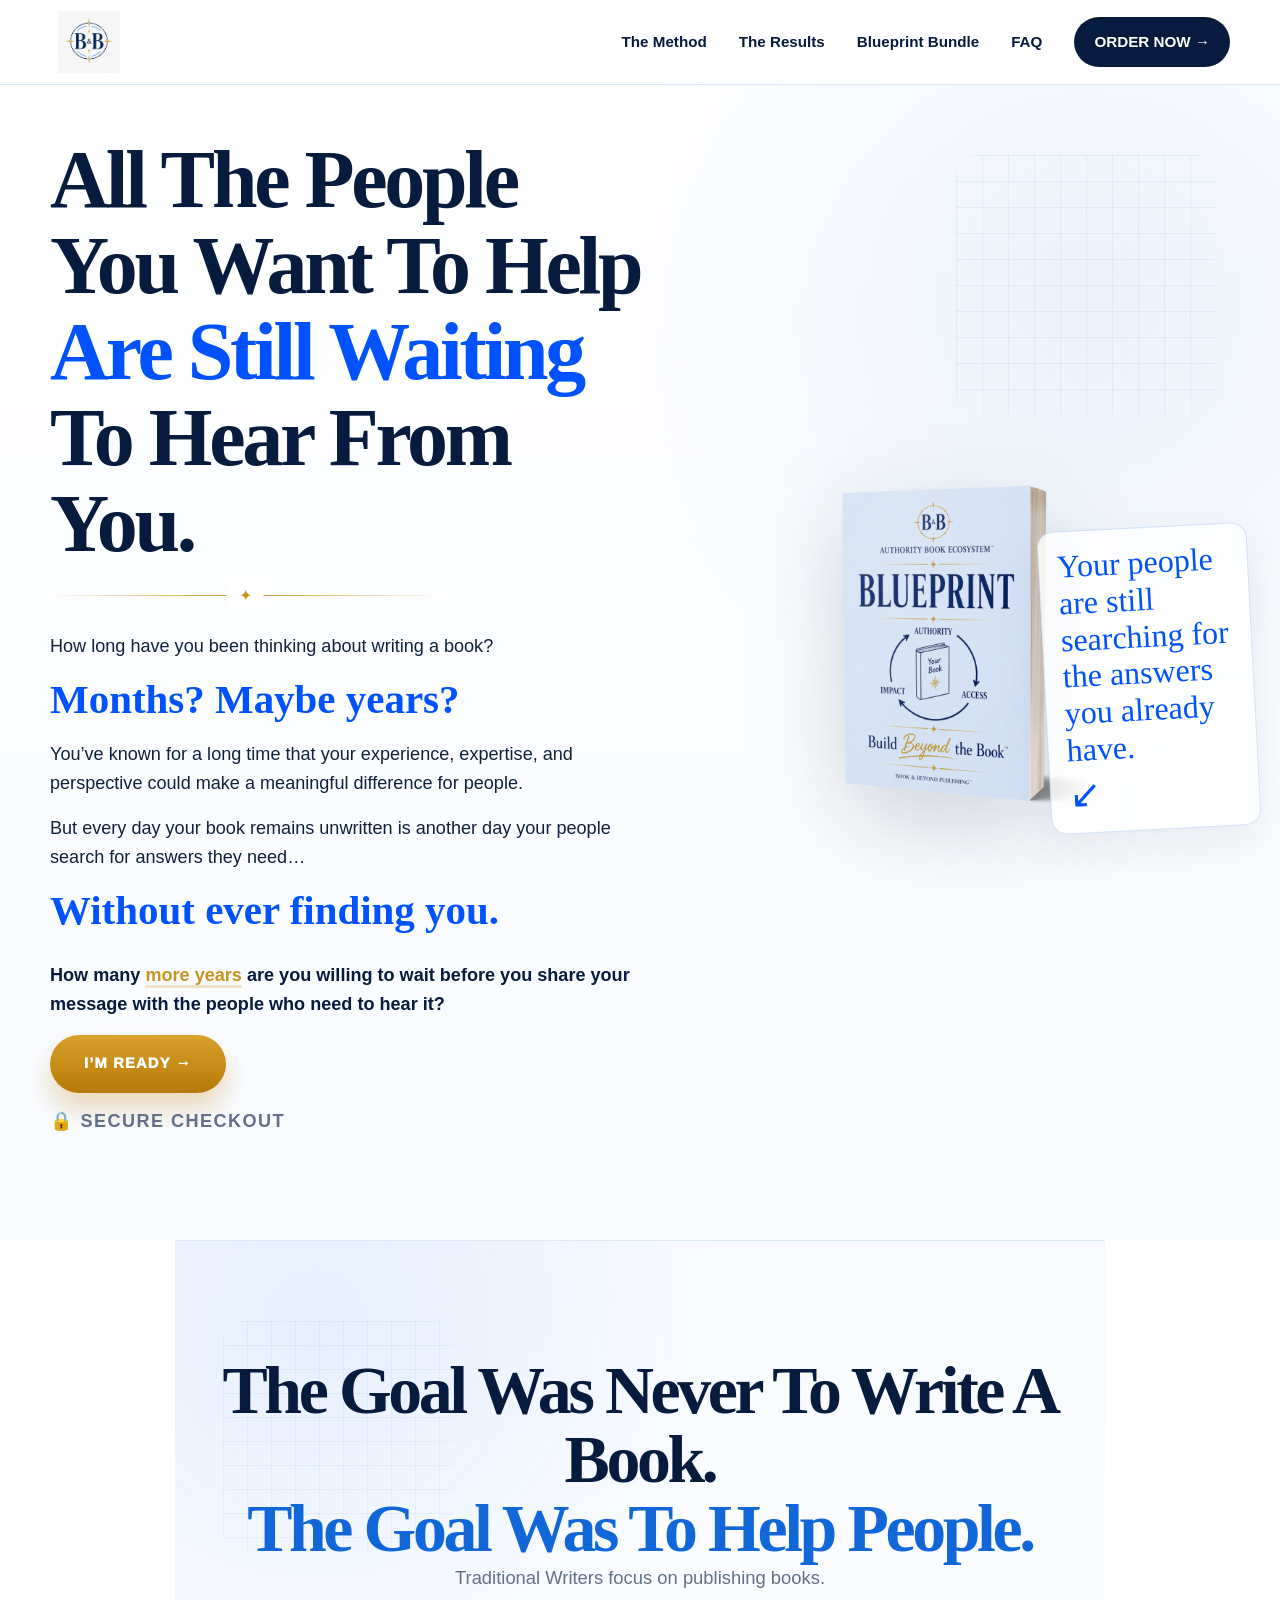
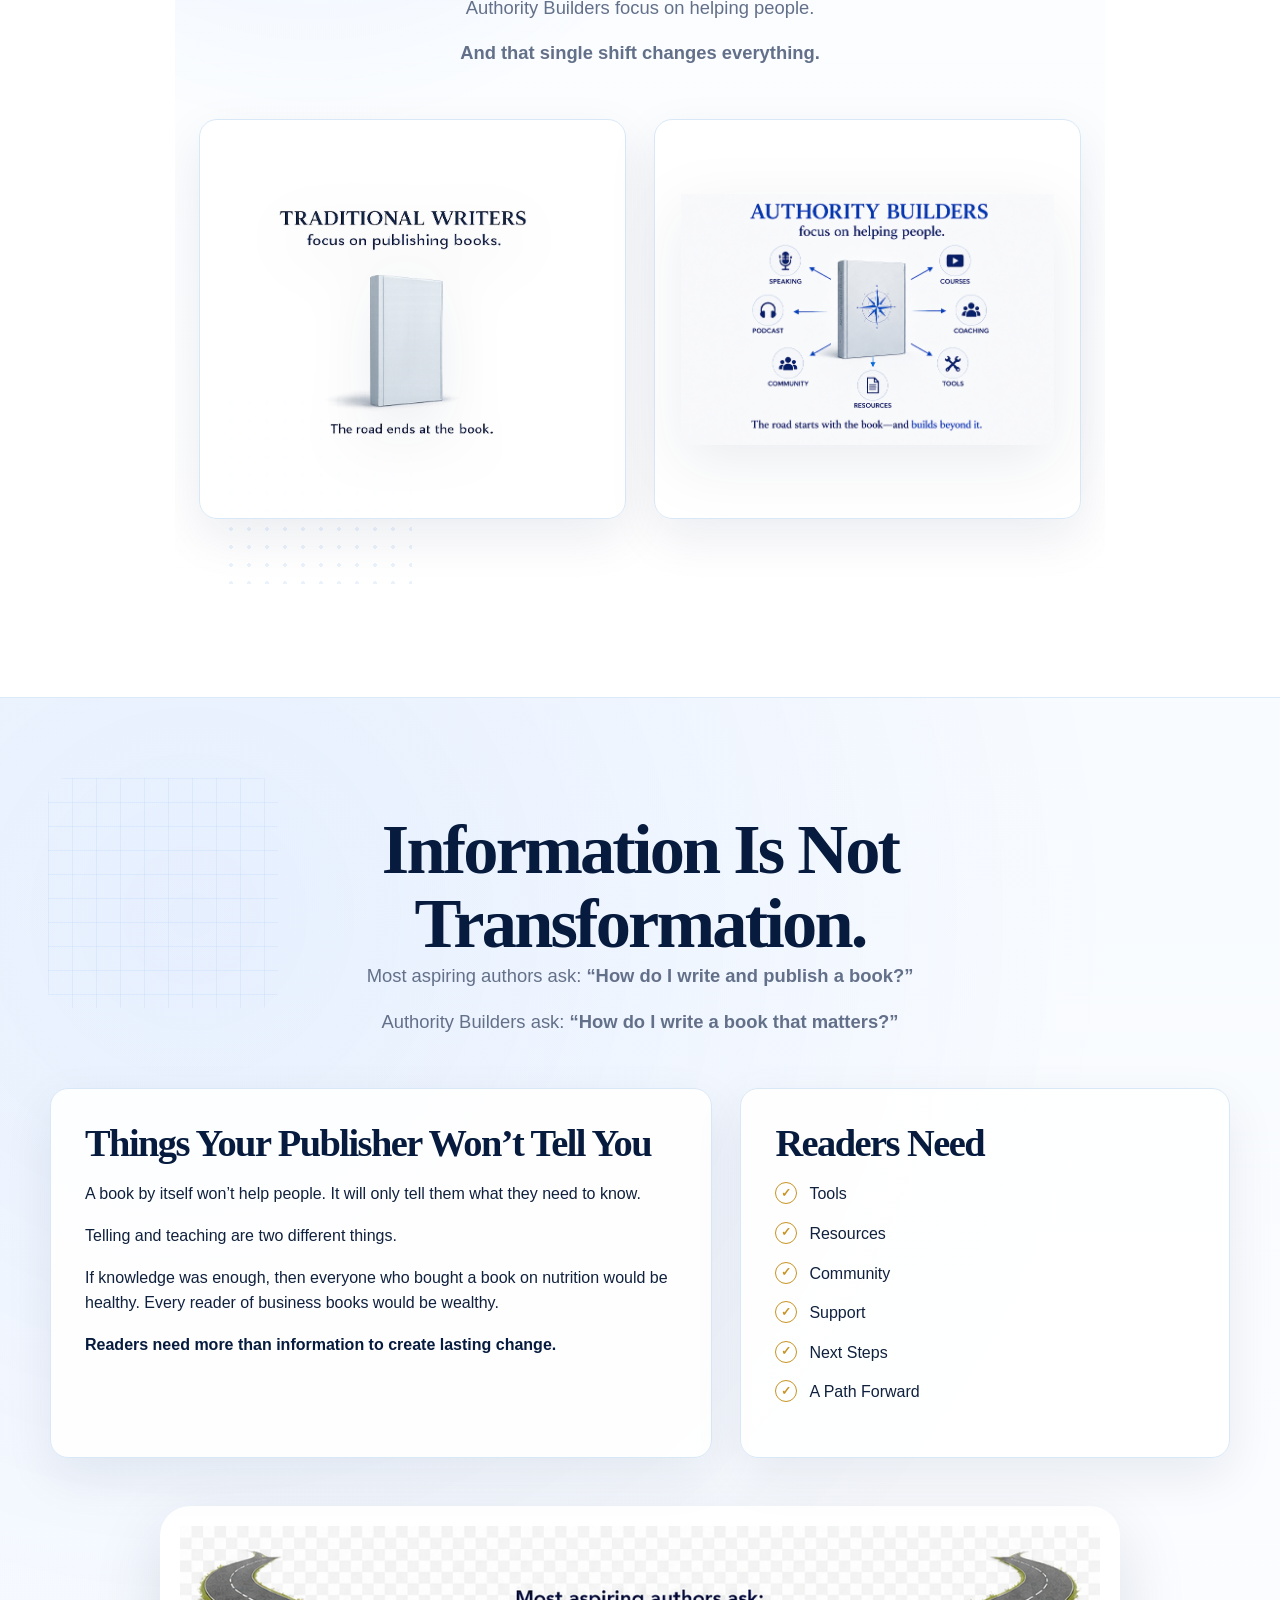
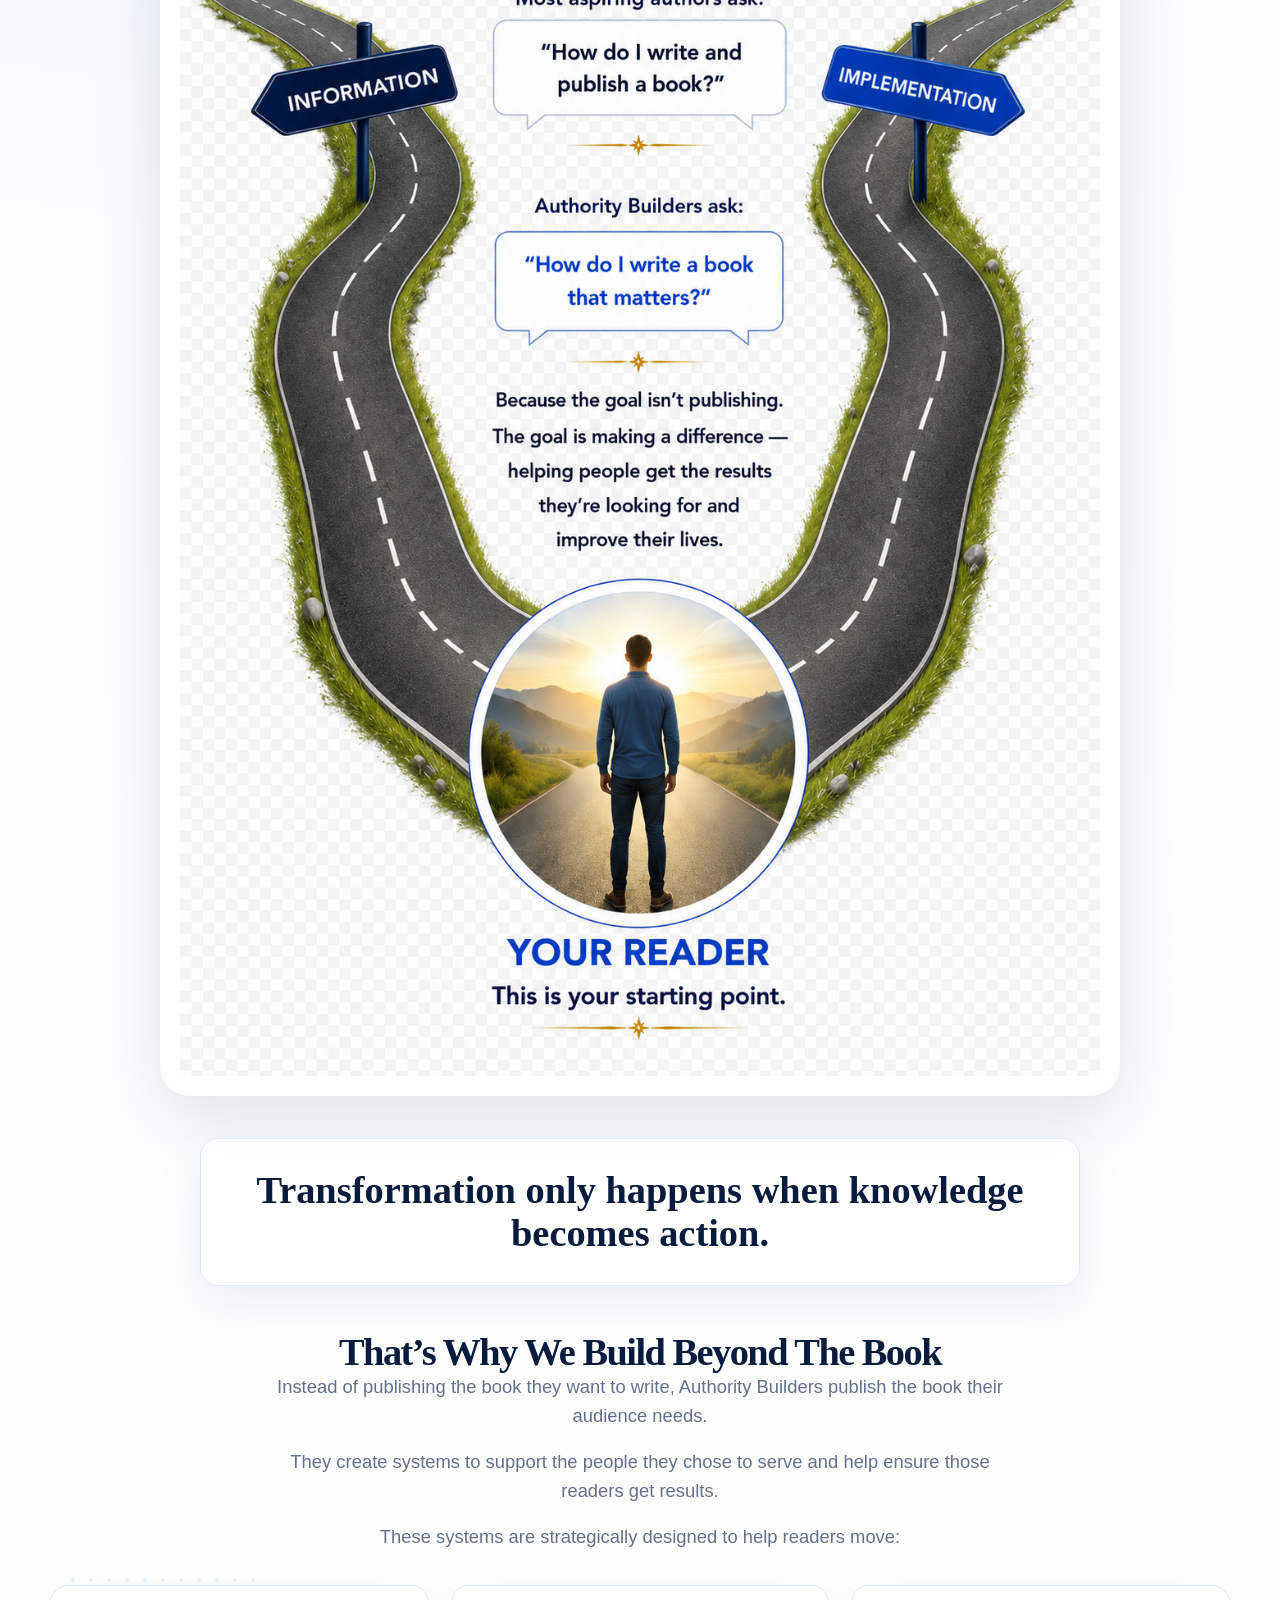
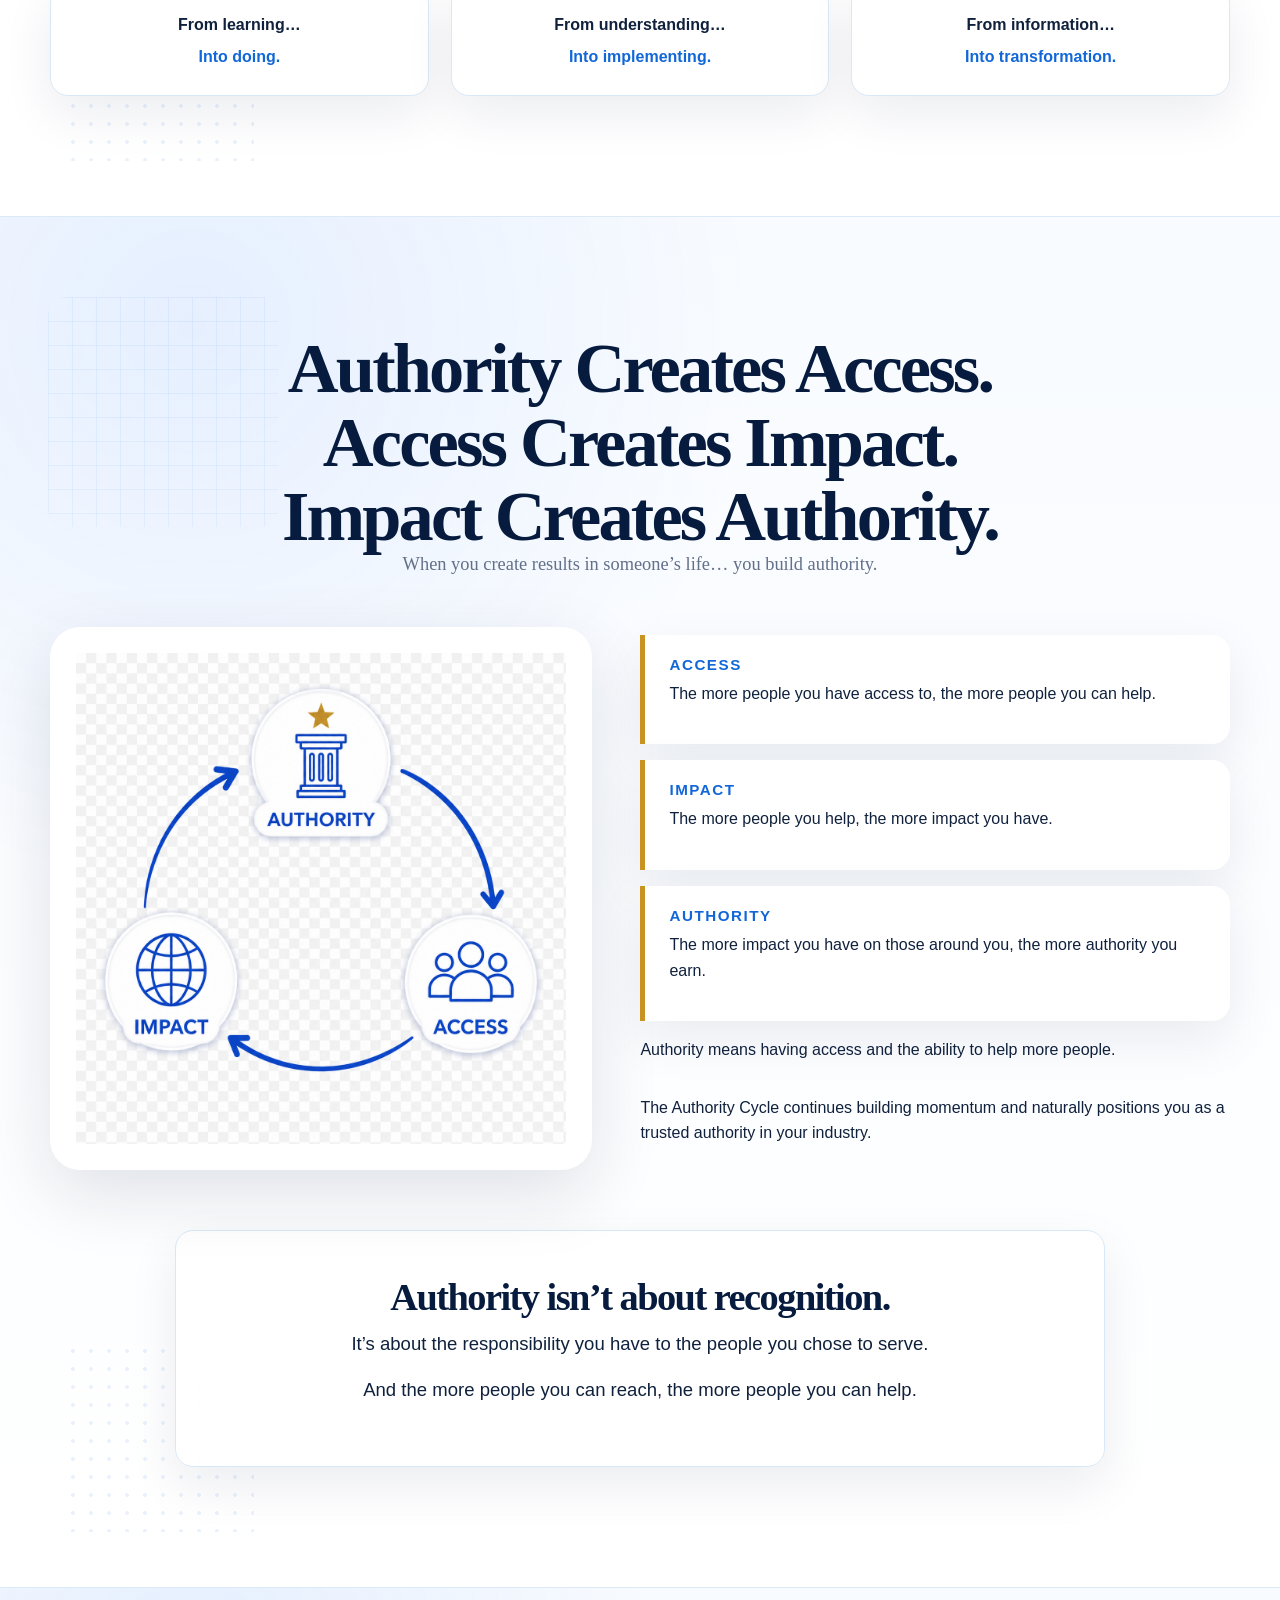
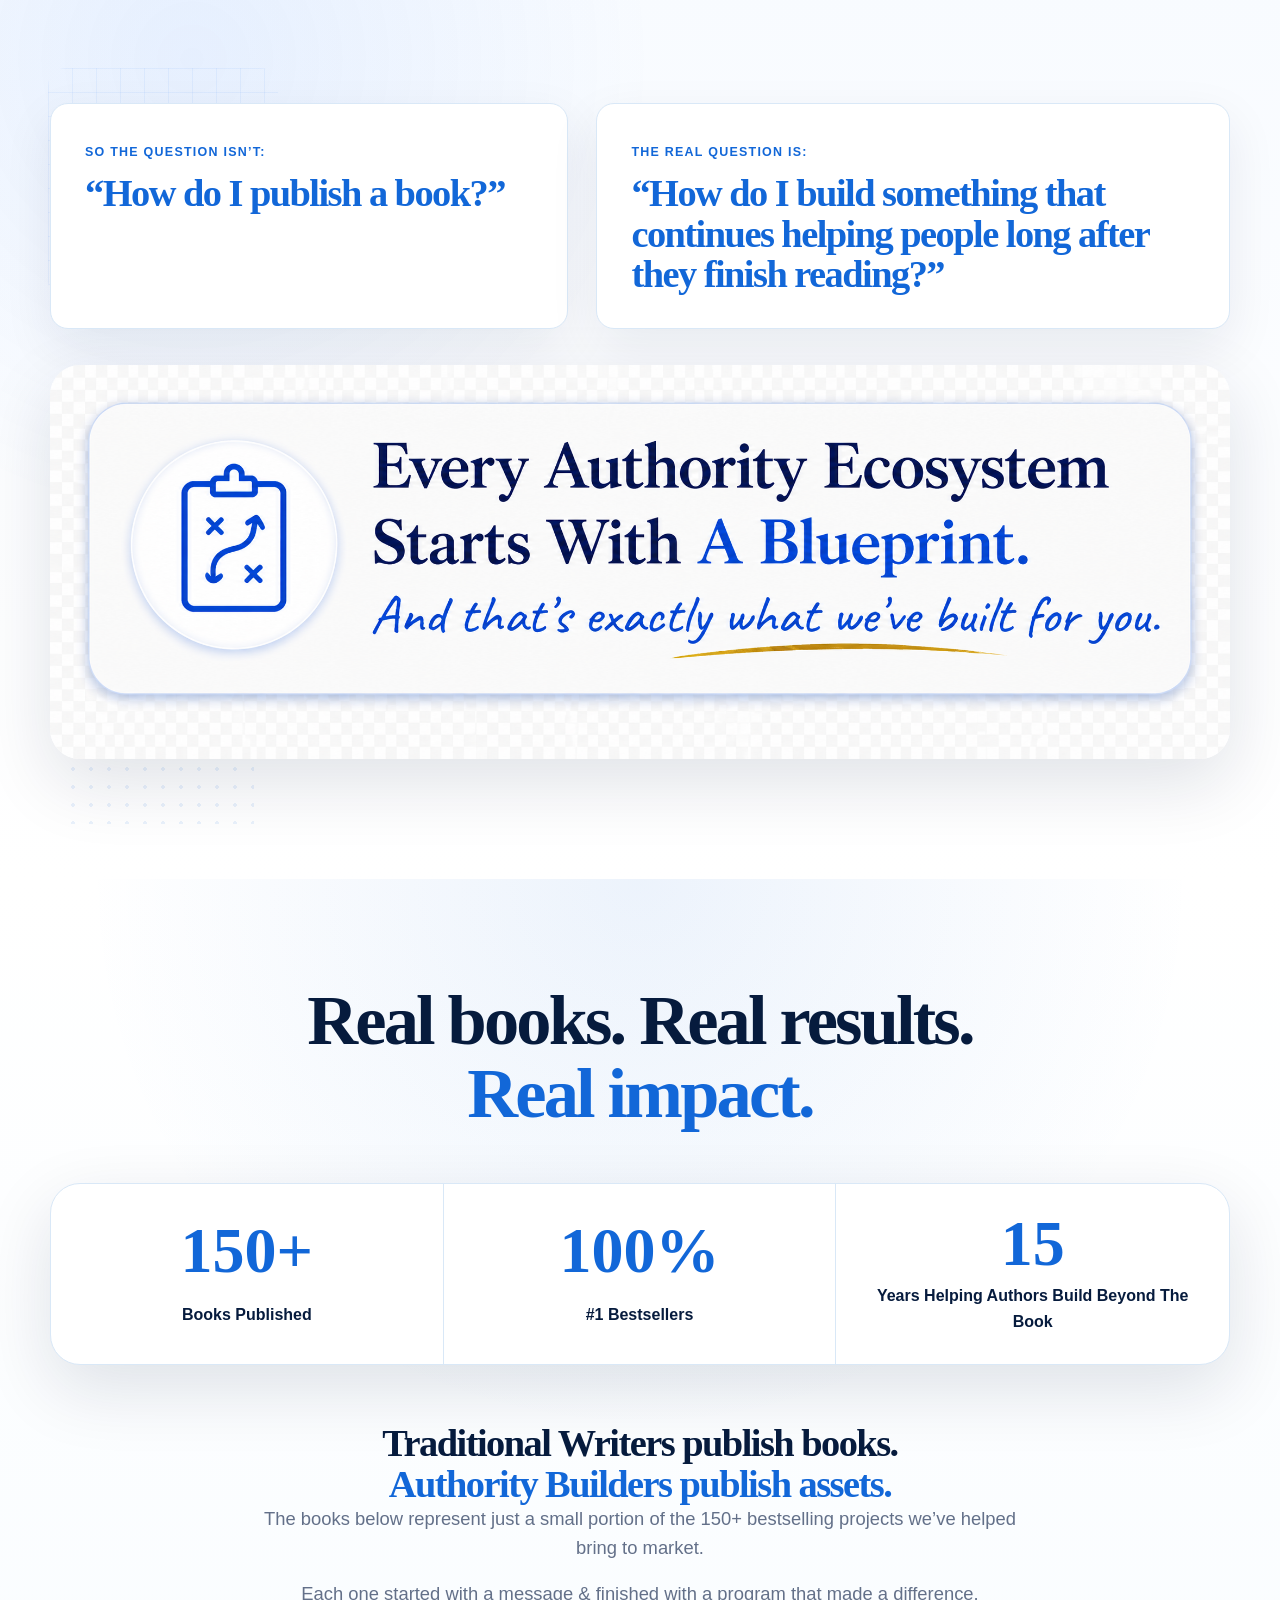
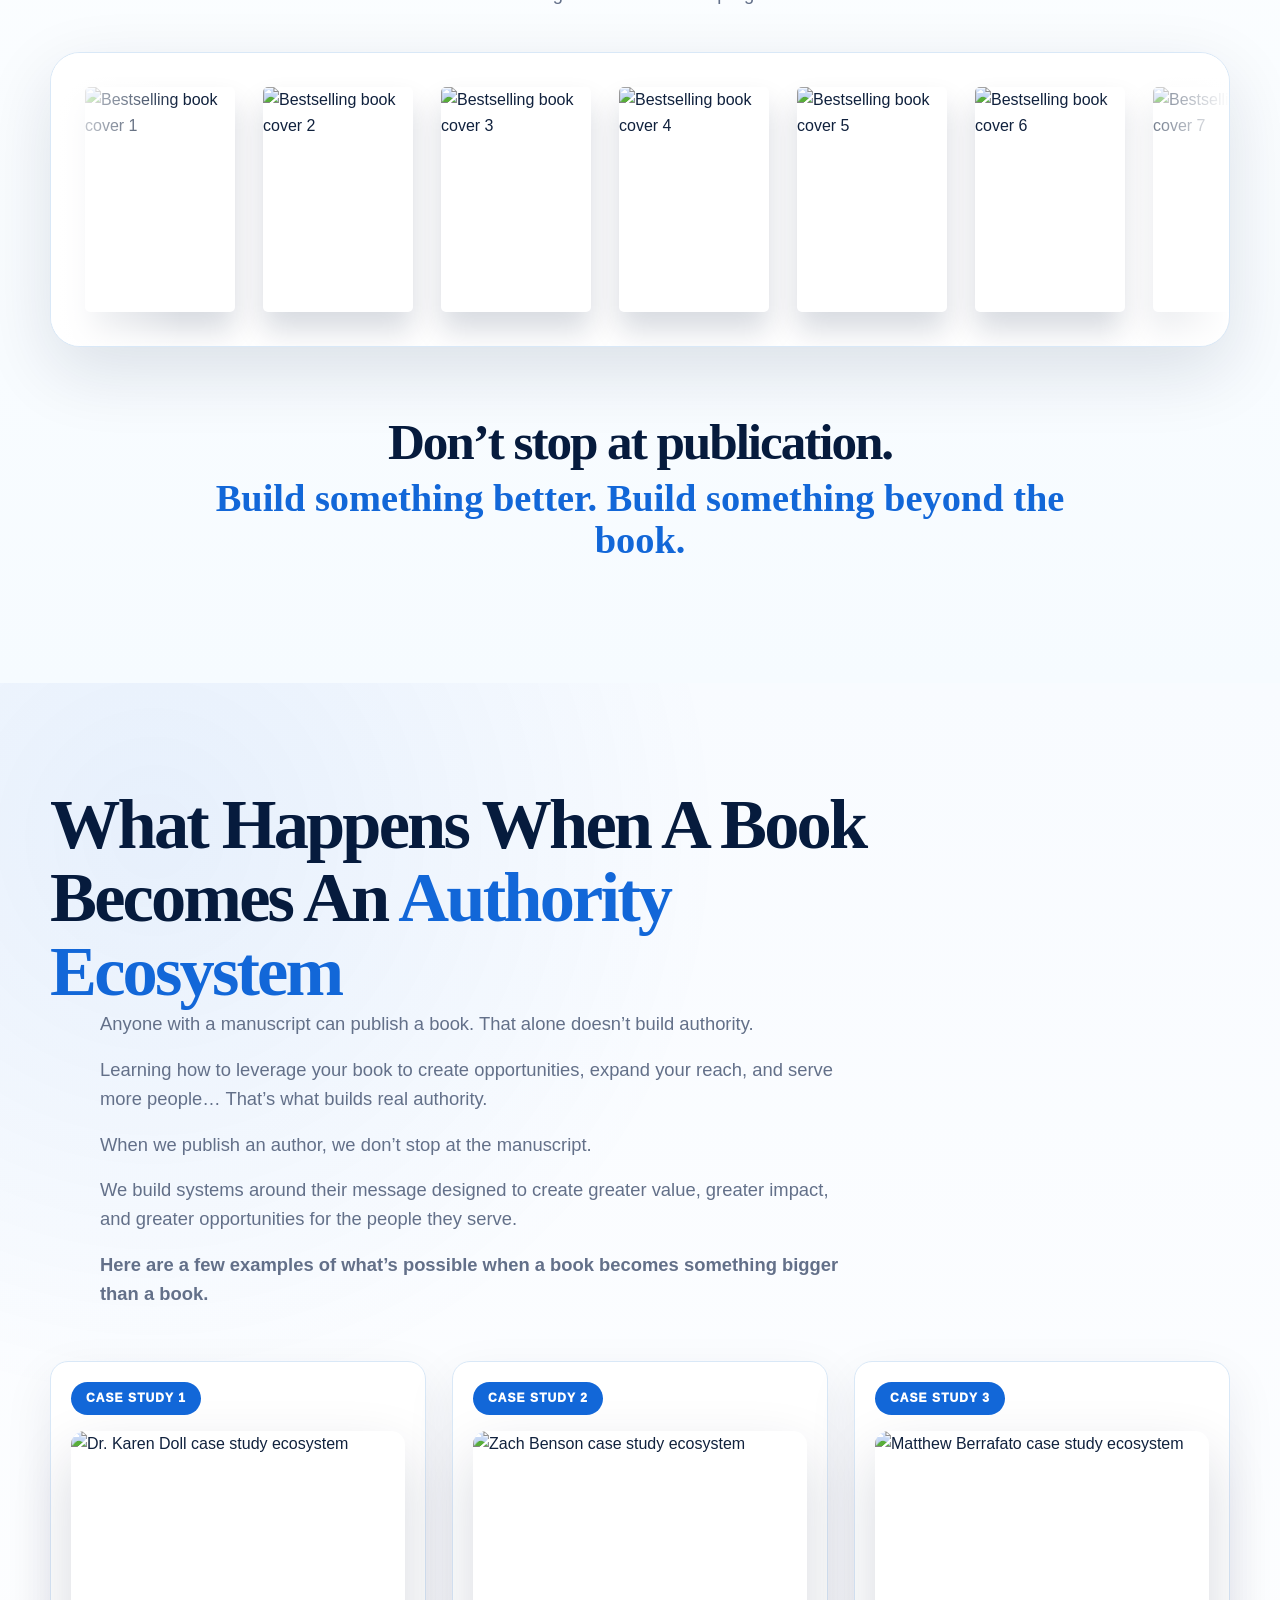
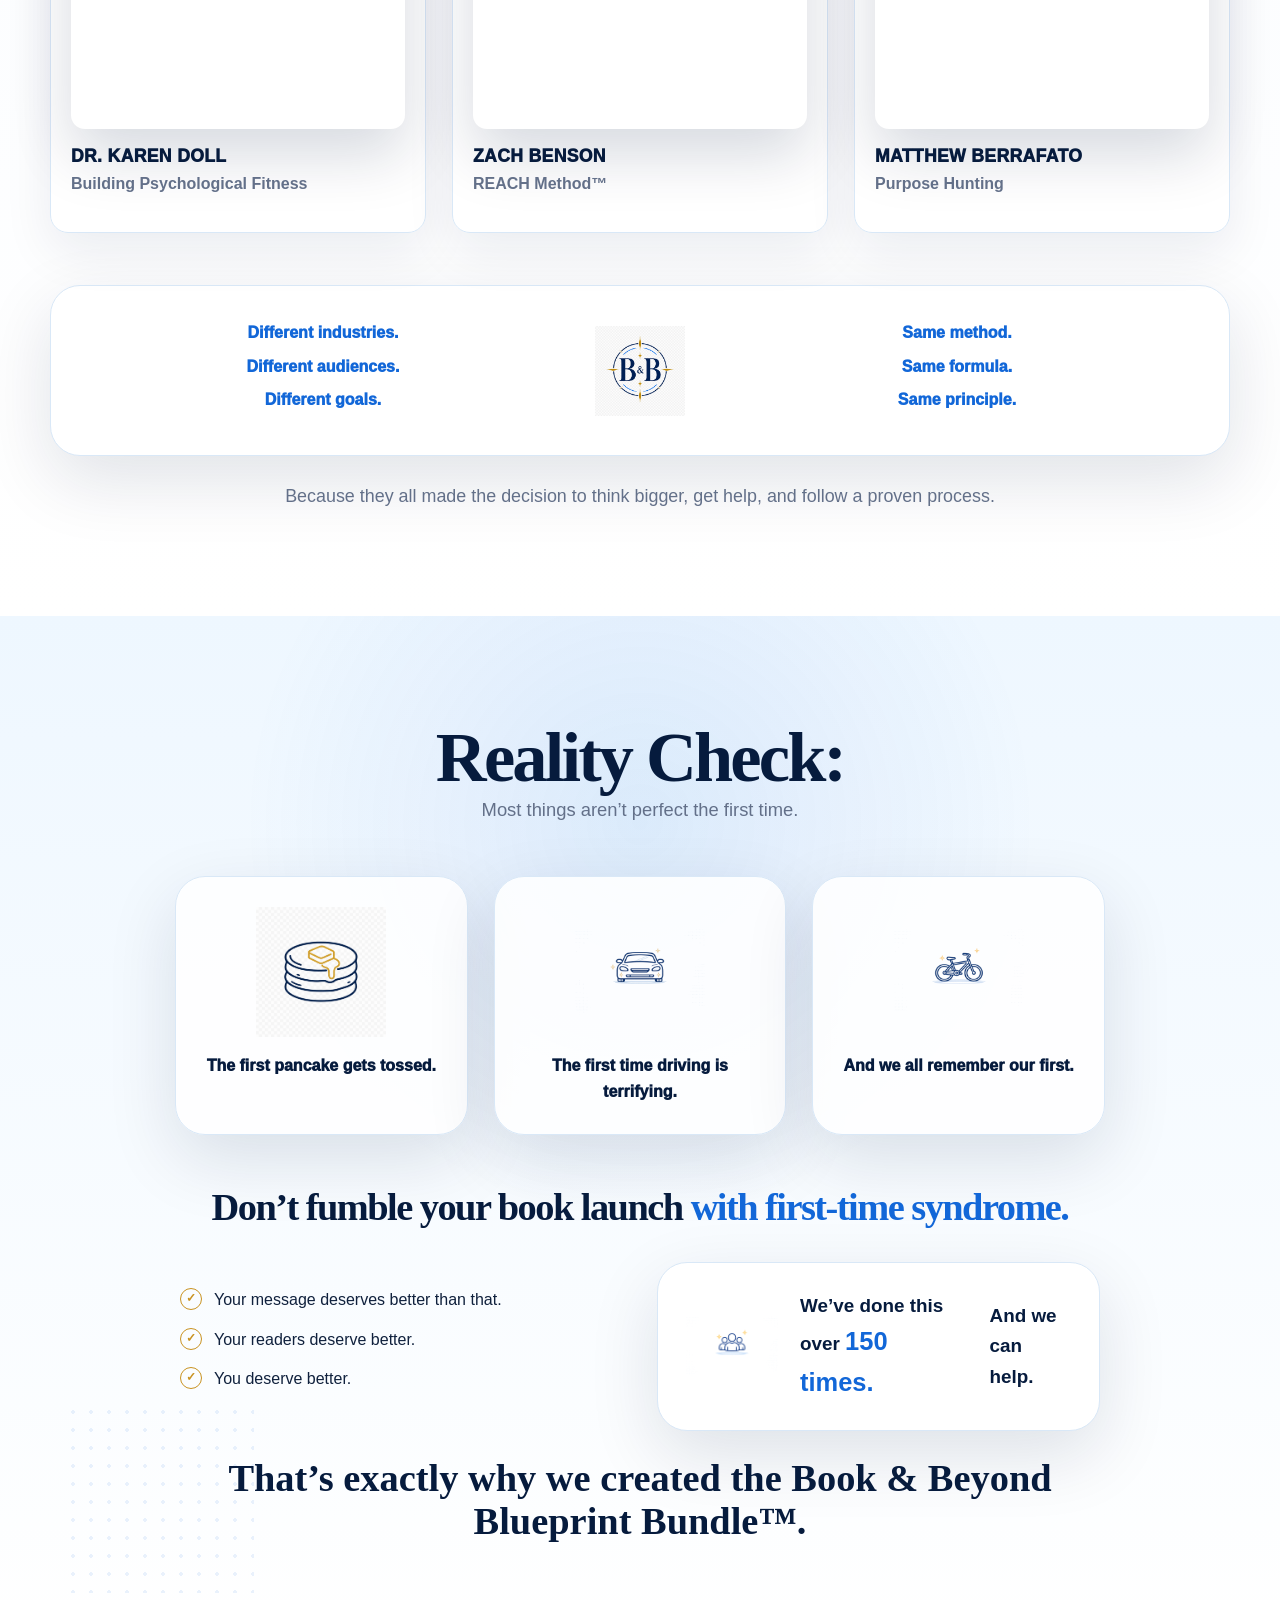
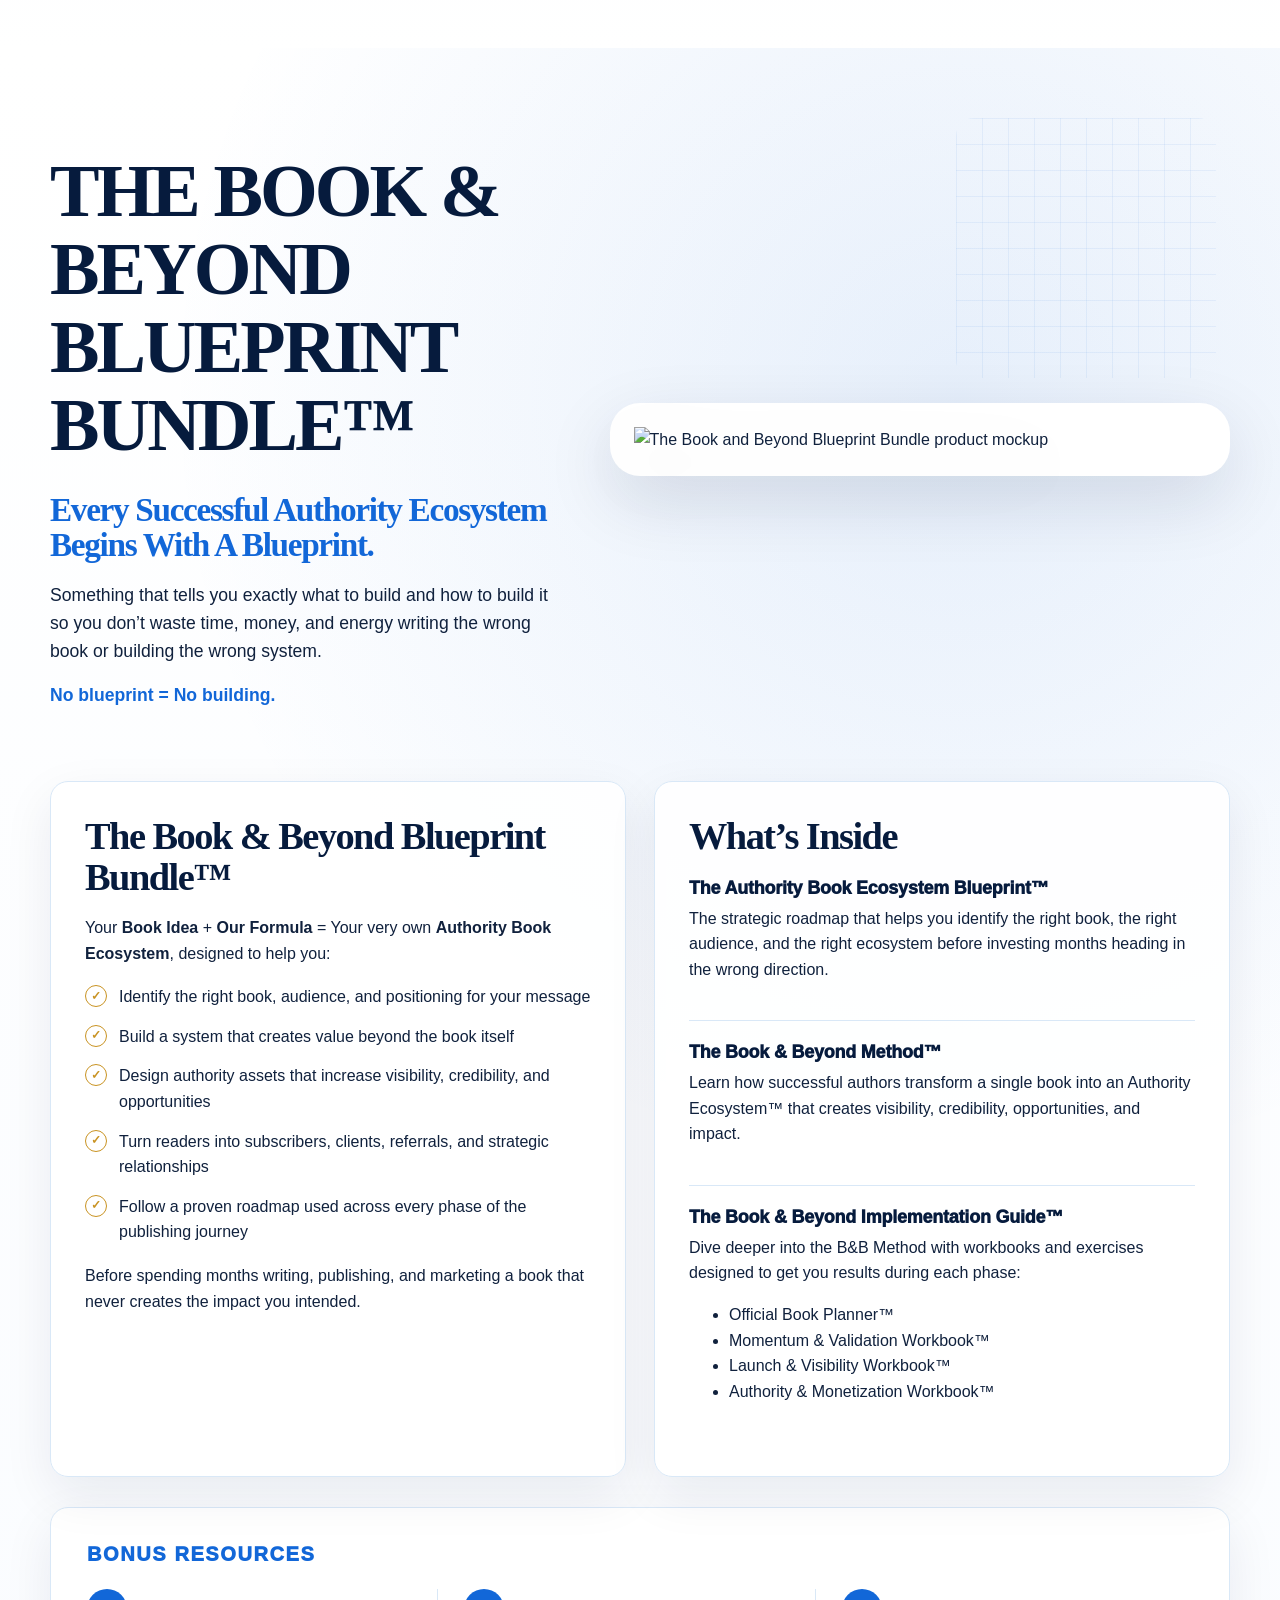
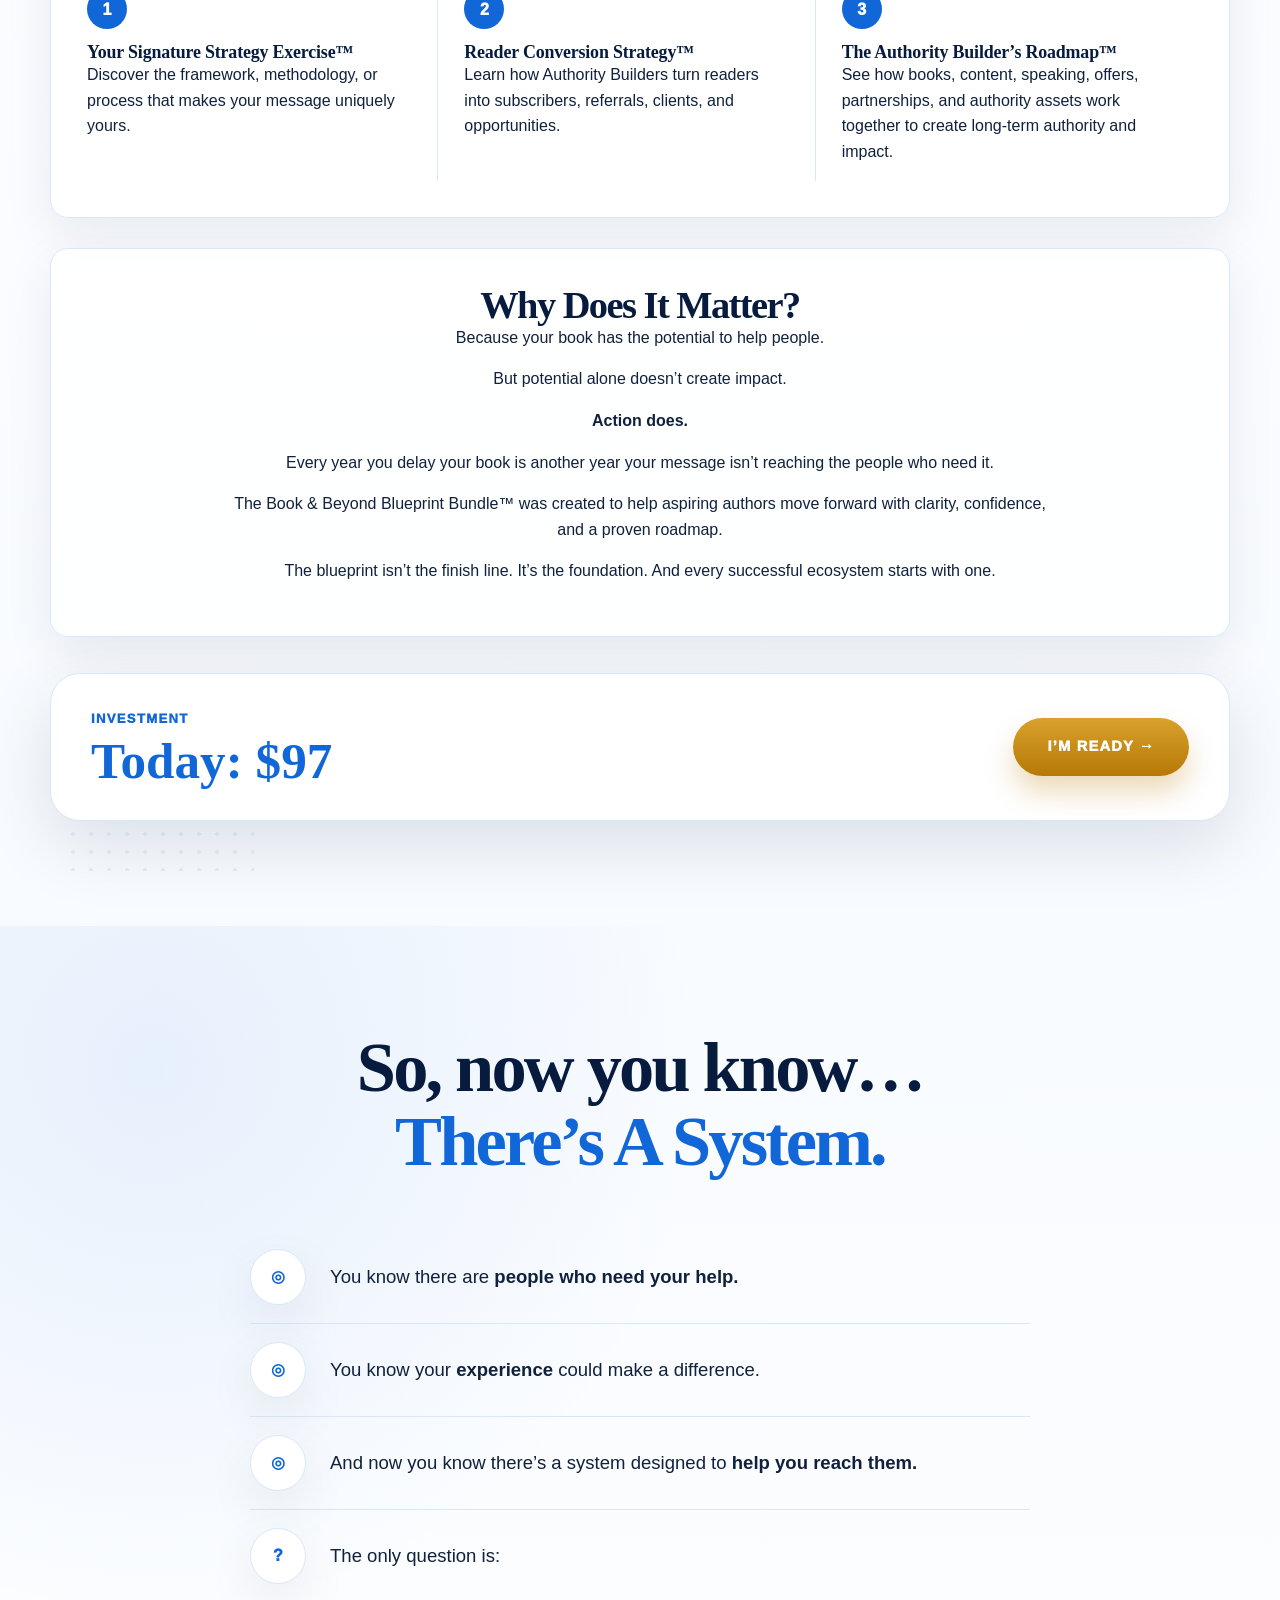
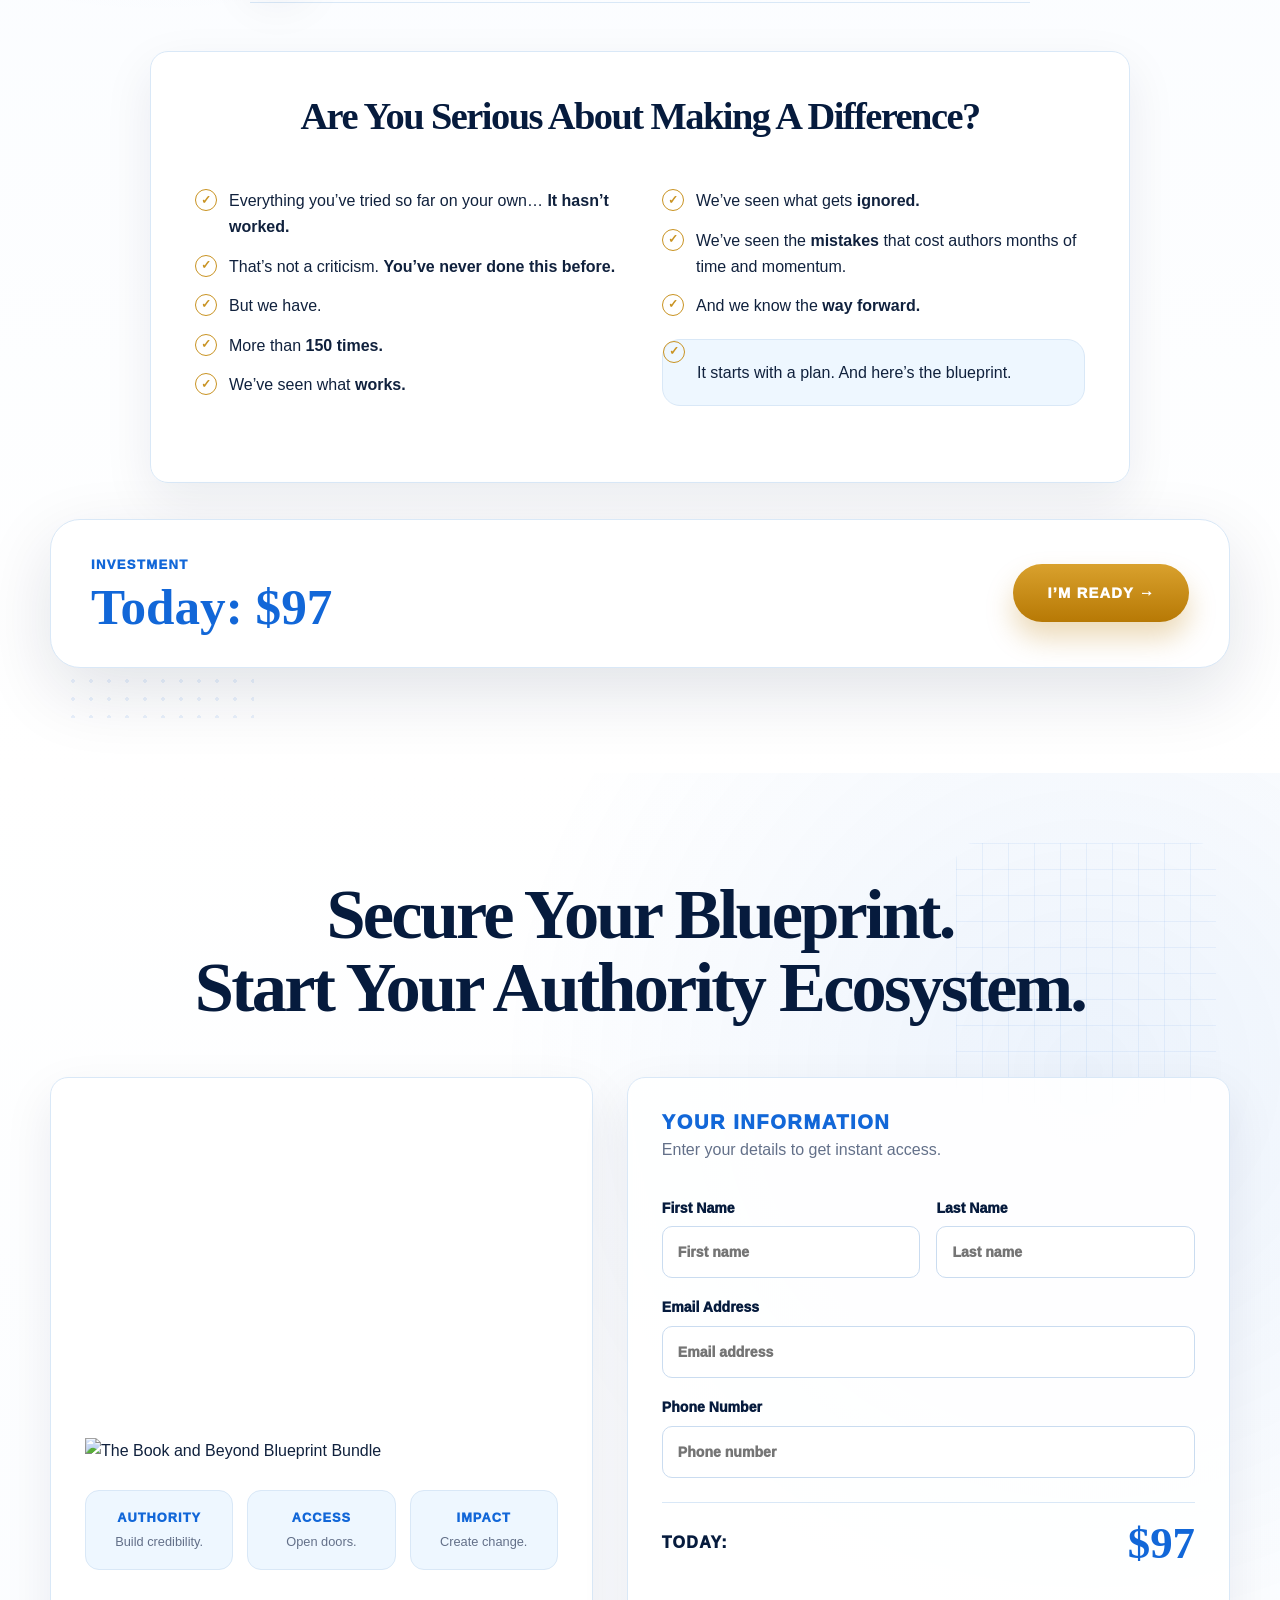
==== commit a7bd1cd4: "Update index.html" ====
--- a/index.html
+++ b/index.html
@@ -35,6 +35,8 @@
       </div>
     </nav>
   </header>
+
+  
 
   <main>
     <!-- SECTION 1 — HERO -->
@@ -1116,4 +1118,4 @@
 
   <script src="assets/code/js/main.js"></script>
 </body>
-</html>+</html>
--- a/assets/code/css/styles.css
+++ b/assets/code/css/styles.css
@@ -0,0 +1,2119 @@
+/* =========================================================
+   BOOK & BEYOND PUBLISHING™
+   Authority Whiteboard Funnel — CSS v3
+   File: assets/code/css/styles.css
+========================================================= */
+
+:root {
+  --white: #ffffff;
+  --ivory: #fbfaf6;
+  --paper: #f8fbff;
+  --blue-pale: #eef7ff;
+  --blue-soft: #dceeff;
+  --blue: #1267d8;
+  --blue-bright: #0052ff;
+  --blue-dark: #073b8e;
+  --navy: #061b3d;
+  --navy-2: #0a254f;
+  --gold: #c99322;
+  --gold-2: #e0b14c;
+  --text: #10213d;
+  --muted: #637089;
+  --line: #d9e8f7;
+
+  --shadow-soft: 0 18px 50px rgba(6, 27, 61, 0.08);
+  --shadow-card: 0 24px 70px rgba(6, 27, 61, 0.12);
+  --shadow-image: 0 26px 60px rgba(6, 27, 61, 0.16);
+
+  --radius-sm: 10px;
+  --radius: 18px;
+  --radius-lg: 30px;
+
+  --max: 1180px;
+
+  --serif: Georgia, "Times New Roman", serif;
+  --sans: -apple-system, BlinkMacSystemFont, "Segoe UI", Roboto, Helvetica, Arial, sans-serif;
+  --hand: "Brush Script MT", "Lucida Handwriting", cursive;
+}
+
+/* ------------------------------
+   RESET
+------------------------------ */
+
+*,
+*::before,
+*::after {
+  box-sizing: border-box;
+}
+
+html {
+  scroll-behavior: smooth;
+  font-size: 16px;
+}
+
+body {
+  margin: 0;
+  font-family: var(--sans);
+  color: var(--text);
+  background: var(--white);
+  line-height: 1.6;
+  overflow-x: hidden;
+}
+
+img {
+  display: block;
+  max-width: 100%;
+  height: auto;
+}
+
+a {
+  color: inherit;
+  text-decoration: none;
+}
+
+button,
+input {
+  font: inherit;
+}
+
+button {
+  cursor: pointer;
+}
+
+.container {
+  width: min(var(--max), calc(100% - 48px));
+  margin: 0 auto;
+}
+
+.section {
+  position: relative;
+  padding: 105px 0;
+  overflow: hidden;
+}
+
+.section > .container {
+  position: relative;
+  z-index: 2;
+}
+
+/* ------------------------------
+   BACKGROUND SYSTEM
+------------------------------ */
+
+.section::before,
+.section::after {
+  content: "";
+  position: absolute;
+  pointer-events: none;
+  z-index: 0;
+}
+
+.hero-section,
+.proof-section,
+.offer-section,
+.checkout-section,
+.faq-section {
+  background:
+    radial-gradient(circle at 85% 18%, rgba(18, 103, 216, 0.08), transparent 34%),
+    linear-gradient(180deg, #ffffff 0%, #f8fbff 100%);
+}
+
+.method-section,
+.case-study-section,
+.reality-section,
+.decision-section {
+  background:
+    radial-gradient(circle at 12% 10%, rgba(18, 103, 216, 0.08), transparent 32%),
+    linear-gradient(180deg, #f8fbff 0%, #ffffff 100%);
+}
+
+.hero-section::before,
+.method-section::before,
+.offer-section::before,
+.checkout-section::before,
+.faq-section::before {
+  width: 260px;
+  height: 260px;
+  top: 70px;
+  right: 5%;
+  opacity: 0.55;
+  background-image:
+    linear-gradient(rgba(18, 103, 216, 0.12) 1px, transparent 1px),
+    linear-gradient(90deg, rgba(18, 103, 216, 0.12) 1px, transparent 1px);
+  background-size: 26px 26px;
+  border-radius: 18px;
+}
+
+.method-section::after,
+.reality-section::after,
+.offer-section::after,
+.decision-section::after {
+  width: 190px;
+  height: 190px;
+  bottom: 55px;
+  left: 5%;
+  opacity: 0.35;
+  background-image: radial-gradient(rgba(18, 103, 216, 0.25) 2px, transparent 2px);
+  background-size: 18px 18px;
+}
+
+/* ------------------------------
+   TYPOGRAPHY
+------------------------------ */
+
+h1,
+h2,
+h3,
+h4 {
+  margin: 0;
+  color: var(--navy);
+  font-family: var(--serif);
+  line-height: 1.05;
+  letter-spacing: -0.04em;
+}
+
+h1 {
+  font-size: clamp(3.7rem, 6.4vw, 6.65rem);
+  max-width: 790px;
+}
+
+h1 span,
+h1 strong {
+  display: block;
+}
+
+h1 strong {
+  color: var(--blue-bright);
+}
+
+h2 {
+  font-size: clamp(3rem, 5.5vw, 5.8rem);
+  max-width: 1040px;
+}
+
+h2 span,
+h3 span {
+  color: var(--blue);
+}
+
+h3 {
+  font-size: clamp(1.9rem, 3vw, 3rem);
+}
+
+h4 {
+  font-size: 1.12rem;
+  letter-spacing: -0.01em;
+}
+
+p {
+  margin: 0 0 1rem;
+}
+
+.section-kicker {
+  display: none;
+}
+
+.section-heading {
+  max-width: 900px;
+  margin-bottom: 52px;
+}
+
+.section-heading.center {
+  margin-left: auto;
+  margin-right: auto;
+  text-align: center;
+}
+
+.section-heading p {
+  max-width: 760px;
+  margin-left: auto;
+  margin-right: auto;
+  color: var(--muted);
+  font-size: 1.15rem;
+}
+
+.section-heading.compact {
+  margin-top: 46px;
+  margin-bottom: 34px;
+}
+
+.emphasis-blue {
+  color: var(--blue);
+  font-weight: 900;
+}
+
+.subtle-bold,
+.strong-line {
+  color: var(--navy);
+  font-weight: 900;
+}
+
+.handwritten-line,
+.handwritten-note {
+  font-family: var(--hand);
+  color: var(--blue-bright);
+  font-size: clamp(1.5rem, 2.5vw, 2.3rem);
+  line-height: 1.15;
+}
+
+.small-label {
+  display: inline-block;
+  margin-bottom: 10px;
+  color: var(--blue);
+  font-size: 0.78rem;
+  font-weight: 900;
+  letter-spacing: 0.1em;
+  text-transform: uppercase;
+}
+
+.gold-divider {
+  width: min(390px, 80%);
+  height: 1px;
+  margin: 28px 0 36px;
+  background: linear-gradient(90deg, transparent, var(--gold), transparent);
+  position: relative;
+}
+
+.gold-divider::after {
+  content: "✦";
+  position: absolute;
+  inset: 50% auto auto 50%;
+  transform: translate(-50%, -50%);
+  background: var(--white);
+  color: var(--gold);
+  padding: 0 12px;
+}
+
+/* ------------------------------
+   BUTTONS
+------------------------------ */
+
+.button,
+.paypal-button {
+  display: inline-flex;
+  align-items: center;
+  justify-content: center;
+  min-height: 58px;
+  padding: 0 34px;
+  border: 0;
+  border-radius: 999px;
+  color: var(--white);
+  background: linear-gradient(180deg, #d9a12d 0%, #b77905 100%);
+  box-shadow: 0 16px 28px rgba(185, 121, 5, 0.28);
+  font-size: 0.92rem;
+  font-weight: 950;
+  letter-spacing: 0.08em;
+  text-transform: uppercase;
+  transition: transform 0.18s ease, box-shadow 0.18s ease;
+}
+
+.button:hover,
+.paypal-button:hover {
+  transform: translateY(-2px);
+  box-shadow: 0 20px 36px rgba(185, 121, 5, 0.36);
+}
+
+.text-link {
+  border: 0;
+  padding: 0;
+  background: transparent;
+  color: var(--blue);
+  font-weight: 900;
+  text-decoration: underline;
+}
+
+.secure-note {
+  margin-top: 14px;
+  color: var(--muted);
+  font-size: 0.78rem;
+  font-weight: 800;
+  letter-spacing: 0.08em;
+  text-transform: uppercase;
+}
+
+.secure-note::before {
+  content: "🔒";
+  margin-right: 6px;
+}
+
+/* ------------------------------
+   NAV
+------------------------------ */
+
+.site-header {
+  position: sticky;
+  top: 0;
+  z-index: 1000;
+  background: rgba(255, 255, 255, 0.94);
+  backdrop-filter: blur(18px);
+  border-bottom: 1px solid rgba(217, 232, 247, 0.95);
+}
+
+.nav {
+  min-height: 84px;
+  display: flex;
+  align-items: center;
+  justify-content: space-between;
+  gap: 34px;
+}
+
+.nav-logo {
+  display: flex;
+  align-items: center;
+  width: 92px;
+  min-height: 62px;
+}
+
+.nav-logo img {
+  width: 78px;
+  max-height: 62px;
+  object-fit: contain;
+}
+
+.nav-links {
+  display: flex;
+  align-items: center;
+  gap: 32px;
+  color: var(--navy);
+  font-size: 0.95rem;
+  font-weight: 900;
+}
+
+.nav-links a {
+  white-space: nowrap;
+}
+
+.nav-links a:not(.nav-cta) {
+  position: relative;
+}
+
+.nav-links a:not(.nav-cta)::after {
+  content: "";
+  position: absolute;
+  left: 0;
+  bottom: -9px;
+  width: 0;
+  height: 2px;
+  background: var(--gold);
+  transition: width 0.18s ease;
+}
+
+.nav-links a:not(.nav-cta):hover::after {
+  width: 100%;
+}
+
+.nav-cta {
+  padding: 13px 20px;
+  border-radius: 999px;
+  color: var(--white);
+  background: var(--navy);
+}
+
+.nav-toggle {
+  display: none;
+  width: 44px;
+  height: 44px;
+  border: 1px solid var(--line);
+  border-radius: 12px;
+  background: var(--white);
+}
+
+.nav-toggle span {
+  display: block;
+  width: 21px;
+  height: 2px;
+  margin: 5px auto;
+  background: var(--navy);
+}
+
+/* ------------------------------
+   CARDS / LISTS
+------------------------------ */
+
+.text-card,
+.visual-card,
+.case-card,
+.publisher-card,
+.order-form,
+.checkout-product,
+.guarantee-box,
+.faq-guarantee,
+.decision-box,
+.bonus-box,
+.why-matters-box,
+.statement-box,
+.responsibility-box {
+  background: rgba(255, 255, 255, 0.92);
+  border: 1px solid var(--line);
+  border-radius: var(--radius);
+  box-shadow: var(--shadow-soft);
+}
+
+.text-card {
+  padding: 34px;
+}
+
+.text-card h3 {
+  margin-bottom: 18px;
+}
+
+.check-list {
+  list-style: none;
+  padding: 0;
+  margin: 18px 0;
+}
+
+.check-list li {
+  position: relative;
+  margin-bottom: 14px;
+  padding-left: 34px;
+}
+
+.check-list li::before {
+  content: "✓";
+  position: absolute;
+  left: 0;
+  top: 1px;
+  width: 22px;
+  height: 22px;
+  display: grid;
+  place-items: center;
+  border: 1px solid var(--gold);
+  border-radius: 999px;
+  color: var(--gold);
+  font-size: 0.76rem;
+  font-weight: 950;
+}
+
+/* ------------------------------
+   HERO
+------------------------------ */
+
+.hero-section {
+  min-height: auto;
+  display: flex;
+  align-items: center;
+  padding: 52px 0 88px;
+}
+
+.hero-grid {
+  display: grid;
+  grid-template-columns: minmax(0, 1.05fr) minmax(420px, 0.95fr);
+  align-items: center;
+  gap: 34px;
+}
+
+.hero-copy p {
+  max-width: 690px;
+  font-size: 1.13rem;
+}
+
+.hero-copy .emphasis-blue {
+  margin: 14px 0 18px;
+  color: var(--blue-bright);
+  font-family: var(--serif);
+  font-size: clamp(2rem, 3.2vw, 3.25rem);
+  line-height: 1.1;
+}
+
+.hero-question {
+  margin-top: 28px;
+  color: var(--navy);
+  font-size: 1.18rem;
+  font-weight: 800;
+}
+
+.hero-question span {
+  color: var(--gold);
+  border-bottom: 3px solid rgba(201, 147, 34, 0.25);
+}
+
+.hero-visual {
+  position: relative;
+  display: grid;
+  place-items: center;
+}
+
+.hero-visual img {
+  width: min(100%, 620px);
+  max-height: 720px;
+  object-fit: contain;
+  filter: drop-shadow(0 30px 46px rgba(6, 27, 61, 0.18));
+}
+
+.handwritten-note {
+  position: absolute;
+  right: -24px;
+  top: 22%;
+  width: 210px;
+  padding: 16px 18px;
+  border: 1px solid rgba(18, 103, 216, 0.18);
+  border-radius: 16px;
+  background: rgba(255, 255, 255, 0.82);
+  box-shadow: var(--shadow-soft);
+  transform: rotate(-3deg);
+}
+
+.handwritten-note::after {
+  content: "↙";
+  display: block;
+  margin-top: 4px;
+  font-family: var(--sans);
+  font-size: 2.4rem;
+  color: var(--blue-bright);
+}
+
+/* ------------------------------
+   METHOD
+------------------------------ */
+
+.method-section {
+  border-top: 1px solid rgba(217, 232, 247, 0.9);
+}
+
+.comparison-grid {
+  display: grid;
+  grid-template-columns: 1fr 1fr;
+  gap: 28px;
+}
+
+.visual-card {
+  min-height: 400px;
+  padding: 26px;
+  display: grid;
+  place-items: center;
+}
+
+.visual-card img {
+  width: 100%;
+  max-height: 500px;
+  object-fit: contain;
+  filter: drop-shadow(0 18px 30px rgba(6, 27, 61, 0.08));
+}
+
+.truth-grid {
+  display: grid;
+  grid-template-columns: 1.15fr 0.85fr;
+  gap: 28px;
+  margin-bottom: 48px;
+}
+
+.road-visual {
+  max-width: 960px;
+  margin: 26px auto 42px;
+  padding: 20px;
+  border-radius: var(--radius-lg);
+  background: var(--white);
+  box-shadow: var(--shadow-card);
+}
+
+.road-visual img {
+  width: 100%;
+  object-fit: contain;
+}
+
+.statement-box {
+  max-width: 880px;
+  margin: 0 auto;
+  padding: 30px;
+  text-align: center;
+}
+
+.statement-box p {
+  margin: 0;
+  color: var(--navy);
+  font-family: var(--serif);
+  font-size: clamp(1.8rem, 3vw, 3rem);
+  font-weight: 800;
+  line-height: 1.12;
+}
+
+.movement-grid {
+  display: grid;
+  grid-template-columns: repeat(3, 1fr);
+  gap: 22px;
+  margin-top: 32px;
+}
+
+.movement-grid div {
+  padding: 26px;
+  border: 1px solid var(--line);
+  border-radius: var(--radius);
+  background: var(--white);
+  box-shadow: var(--shadow-soft);
+  text-align: center;
+  font-weight: 800;
+}
+
+.movement-grid strong {
+  display: block;
+  margin-top: 6px;
+  color: var(--blue);
+}
+
+.authority-grid {
+  display: grid;
+  grid-template-columns: minmax(380px, 0.92fr) 1fr;
+  gap: 48px;
+  align-items: center;
+}
+
+.authority-image {
+  padding: 26px;
+  border-radius: var(--radius-lg);
+  background: var(--white);
+  box-shadow: var(--shadow-card);
+}
+
+.authority-image img {
+  width: 100%;
+  max-width: 600px;
+  margin: 0 auto;
+}
+
+.authority-copy {
+  display: grid;
+  gap: 16px;
+}
+
+.authority-copy article {
+  padding: 22px 24px;
+  border-left: 5px solid var(--gold);
+  border-radius: 0 var(--radius) var(--radius) 0;
+  background: var(--white);
+  box-shadow: var(--shadow-soft);
+}
+
+.authority-copy article h3 {
+  margin-bottom: 8px;
+  color: var(--blue);
+  font-family: var(--sans);
+  font-size: 0.95rem;
+  letter-spacing: 0.1em;
+  text-transform: uppercase;
+}
+
+.responsibility-box {
+  max-width: 930px;
+  margin: 60px auto 0;
+  padding: 46px;
+  text-align: center;
+}
+
+.responsibility-box h3 {
+  margin-bottom: 12px;
+}
+
+.responsibility-box p {
+  max-width: 780px;
+  margin-left: auto;
+  margin-right: auto;
+  font-size: 1.16rem;
+}
+
+.question-grid {
+  display: grid;
+  grid-template-columns: 0.9fr 1.1fr;
+  gap: 28px;
+  margin-bottom: 36px;
+}
+
+.question-grid > div {
+  padding: 34px;
+  border: 1px solid var(--line);
+  border-radius: var(--radius);
+  background: var(--white);
+  box-shadow: var(--shadow-soft);
+}
+
+.question-grid h3 {
+  color: var(--blue);
+}
+
+.blueprint-banner {
+  width: 100%;
+  border-radius: var(--radius-lg);
+  box-shadow: var(--shadow-card);
+}
+
+/* ------------------------------
+   PROOF
+------------------------------ */
+
+.proof-section {
+  background:
+    radial-gradient(circle at 50% 0%, rgba(18, 103, 216, 0.08), transparent 36%),
+    linear-gradient(180deg, #ffffff 0%, #f6fbff 100%);
+}
+
+.trust-bar {
+  display: grid;
+  grid-template-columns: repeat(3, 1fr);
+  margin: 0 auto 58px;
+  border: 1px solid var(--line);
+  border-radius: var(--radius-lg);
+  background: var(--white);
+  box-shadow: var(--shadow-card);
+  overflow: hidden;
+}
+
+.trust-bar div {
+  min-height: 140px;
+  display: grid;
+  place-items: center;
+  padding: 30px;
+  text-align: center;
+  border-right: 1px solid var(--line);
+}
+
+.trust-bar div:last-child {
+  border-right: 0;
+}
+
+.trust-bar strong {
+  display: block;
+  color: var(--blue);
+  font-family: var(--serif);
+  font-size: clamp(3.2rem, 5vw, 5rem);
+  line-height: 0.95;
+}
+
+.trust-bar span {
+  display: block;
+  margin-top: 8px;
+  color: var(--navy);
+  font-weight: 900;
+}
+
+.book-belt {
+  position: relative;
+  margin: 44px 0 68px;
+  padding: 34px 0;
+  border: 1px solid var(--line);
+  border-radius: var(--radius-lg);
+  background: var(--white);
+  box-shadow: var(--shadow-card);
+  overflow: hidden;
+}
+
+.book-belt::before,
+.book-belt::after {
+  content: "";
+  position: absolute;
+  top: 0;
+  width: 130px;
+  height: 100%;
+  z-index: 3;
+  pointer-events: none;
+}
+
+.book-belt::before {
+  left: 0;
+  background: linear-gradient(90deg, var(--white), transparent);
+}
+
+.book-belt::after {
+  right: 0;
+  background: linear-gradient(-90deg, var(--white), transparent);
+}
+
+.book-track {
+  display: flex;
+  gap: 28px;
+  width: max-content;
+  padding: 0 34px;
+  animation: scrollBooks 95s linear infinite;
+}
+
+.book-track:hover {
+  animation-play-state: paused;
+}
+
+.book-track img {
+  width: 150px;
+  height: 225px;
+  object-fit: cover;
+  border-radius: 5px;
+  background: transparent;
+  box-shadow: 0 18px 30px rgba(6, 27, 61, 0.16);
+}
+
+.book-track img[src=""],
+.book-track img:not([src]) {
+  display: none;
+}
+
+@keyframes scrollBooks {
+  from { transform: translateX(0); }
+  to { transform: translateX(-50%); }
+}
+
+.proof-close {
+  max-width: 850px;
+  margin: 0 auto;
+  text-align: center;
+}
+
+.proof-close h3 {
+  font-size: clamp(2.6rem, 4vw, 4.8rem);
+}
+
+.proof-close p {
+  margin-top: 8px;
+  color: var(--blue);
+  font-family: var(--serif);
+  font-size: clamp(1.8rem, 3vw, 3.2rem);
+  font-weight: 800;
+  line-height: 1.1;
+}
+
+/* ------------------------------
+   CASE STUDIES
+------------------------------ */
+
+.case-study-section .section-heading {
+  max-width: 860px;
+}
+
+.case-grid {
+  display: grid;
+  grid-template-columns: repeat(3, 1fr);
+  gap: 26px;
+  margin-top: 48px;
+}
+
+.case-card {
+  padding: 20px;
+}
+
+.case-label {
+  display: inline-flex;
+  margin-bottom: 16px;
+  padding: 7px 15px;
+  border-radius: 999px;
+  background: var(--blue);
+  color: var(--white);
+  font-size: 0.75rem;
+  font-weight: 950;
+  letter-spacing: 0.09em;
+  text-transform: uppercase;
+}
+
+.case-card img {
+  width: 100%;
+  aspect-ratio: 1.12 / 1;
+  object-fit: cover;
+  border-radius: 14px;
+  margin-bottom: 18px;
+  box-shadow: var(--shadow-image);
+}
+
+.case-card h3 {
+  margin-bottom: 5px;
+  color: var(--navy);
+  font-family: var(--sans);
+  font-size: 1.1rem;
+  font-weight: 950;
+  letter-spacing: 0.02em;
+  text-transform: uppercase;
+}
+
+.case-card p:last-child {
+  color: var(--muted);
+  font-weight: 700;
+}
+
+.same-method-box {
+  display: grid;
+  grid-template-columns: 1fr auto 1fr;
+  gap: 34px;
+  align-items: center;
+  margin: 52px 0 20px;
+  padding: 34px;
+  border: 1px solid var(--line);
+  border-radius: var(--radius-lg);
+  background: var(--white);
+  box-shadow: var(--shadow-card);
+}
+
+.same-method-box img {
+  width: 90px;
+  max-height: 90px;
+  object-fit: contain;
+}
+
+.same-method-box p {
+  margin-bottom: 8px;
+  color: var(--blue);
+  font-weight: 950;
+  text-align: center;
+}
+
+.centered-copy {
+  max-width: 850px;
+  margin: 26px auto 0;
+  text-align: center;
+  color: var(--muted);
+  font-size: 1.12rem;
+}
+
+.centered-copy.large {
+  color: var(--navy);
+  font-family: var(--serif);
+  font-size: clamp(1.8rem, 3vw, 3rem);
+  font-weight: 800;
+  line-height: 1.12;
+}
+
+/* ------------------------------
+   REALITY CHECK
+------------------------------ */
+
+.reality-section {
+  background:
+    radial-gradient(circle at 50% 20%, rgba(18, 103, 216, 0.1), transparent 38%),
+    linear-gradient(180deg, #eef7ff 0%, #ffffff 100%);
+}
+
+.reality-icon-grid {
+  display: grid;
+  grid-template-columns: repeat(3, 1fr);
+  gap: 26px;
+  max-width: 930px;
+  margin: 42px auto 52px;
+}
+
+.reality-icon-grid article {
+  padding: 30px 24px;
+  border: 1px solid var(--line);
+  border-radius: var(--radius-lg);
+  background: rgba(255,255,255,0.88);
+  box-shadow: var(--shadow-card);
+  text-align: center;
+}
+
+.reality-icon-grid img {
+  width: 130px;
+  height: 130px;
+  object-fit: contain;
+  margin: 0 auto 16px;
+}
+
+.reality-icon-grid p {
+  margin: 0;
+  color: var(--navy);
+  font-weight: 950;
+}
+
+.reality-proof-grid {
+  display: grid;
+  grid-template-columns: 1fr 1fr;
+  gap: 34px;
+  align-items: center;
+  max-width: 920px;
+  margin: 34px auto 0;
+}
+
+.proof-callout {
+  display: flex;
+  align-items: center;
+  gap: 22px;
+  padding: 28px;
+  border: 1px solid var(--line);
+  border-radius: var(--radius-lg);
+  background: var(--white);
+  box-shadow: var(--shadow-card);
+}
+
+.proof-callout img {
+  width: 92px;
+}
+
+.proof-callout p {
+  margin: 0;
+  color: var(--navy);
+  font-size: 1.18rem;
+  font-weight: 800;
+}
+
+.proof-callout strong {
+  color: var(--blue);
+  font-size: 1.35em;
+}
+
+/* ------------------------------
+   OFFER
+------------------------------ */
+
+.offer-section {
+  background:
+    radial-gradient(circle at 75% 14%, rgba(18, 103, 216, 0.1), transparent 34%),
+    linear-gradient(180deg, #ffffff 0%, #f8fbff 100%);
+}
+
+.offer-hero-grid {
+  display: grid;
+  grid-template-columns: minmax(0, 0.9fr) minmax(420px, 1.1fr);
+  gap: 52px;
+  align-items: center;
+}
+
+.offer-copy h2 {
+  font-size: clamp(3.2rem, 5.8vw, 6.1rem);
+  text-transform: uppercase;
+}
+
+.offer-copy h3 {
+  margin: 28px 0 18px;
+  color: var(--blue);
+  font-size: clamp(1.8rem, 2.6vw, 2.8rem);
+}
+
+.offer-copy p {
+  max-width: 650px;
+  font-size: 1.1rem;
+}
+
+.offer-image {
+  padding: 24px;
+  border-radius: var(--radius-lg);
+  background: var(--white);
+  box-shadow: var(--shadow-card);
+}
+
+.offer-image img {
+  width: 100%;
+  max-height: 620px;
+  object-fit: contain;
+  filter: drop-shadow(0 24px 38px rgba(6, 27, 61, 0.14));
+}
+
+.offer-details-grid {
+  display: grid;
+  grid-template-columns: 1fr 1fr;
+  gap: 28px;
+  margin-top: 56px;
+}
+
+.inside-item {
+  padding: 22px 0;
+  border-bottom: 1px solid var(--line);
+}
+
+.inside-item:first-of-type {
+  padding-top: 4px;
+}
+
+.inside-item:last-child {
+  border-bottom: 0;
+}
+
+.inside-item h4 {
+  margin-bottom: 8px;
+  color: var(--navy);
+  font-family: var(--sans);
+  font-weight: 950;
+}
+
+.bonus-box,
+.why-matters-box {
+  margin-top: 30px;
+  padding: 36px;
+}
+
+.bonus-box h3 {
+  margin-bottom: 24px;
+  color: var(--blue);
+  font-family: var(--sans);
+  font-size: 1.25rem;
+  font-weight: 950;
+  letter-spacing: 0.08em;
+  text-transform: uppercase;
+}
+
+.bonus-grid {
+  display: grid;
+  grid-template-columns: repeat(3, 1fr);
+  gap: 26px;
+}
+
+.bonus-grid article {
+  padding-right: 26px;
+  border-right: 1px solid var(--line);
+}
+
+.bonus-grid article:last-child {
+  border-right: 0;
+}
+
+.bonus-grid span {
+  display: grid;
+  place-items: center;
+  width: 40px;
+  height: 40px;
+  margin-bottom: 14px;
+  border-radius: 999px;
+  background: var(--blue);
+  color: var(--white);
+  font-weight: 950;
+}
+
+.why-matters-box {
+  text-align: center;
+}
+
+.why-matters-box p {
+  max-width: 820px;
+  margin-left: auto;
+  margin-right: auto;
+}
+
+.investment-row {
+  display: grid;
+  grid-template-columns: 1fr auto;
+  gap: 34px;
+  align-items: center;
+  margin-top: 36px;
+  padding: 34px 40px;
+  border: 1px solid var(--line);
+  border-radius: var(--radius-lg);
+  background: var(--white);
+  box-shadow: var(--shadow-card);
+}
+
+.investment-row span {
+  display: block;
+  margin-bottom: 6px;
+  color: var(--blue);
+  font-size: 0.82rem;
+  font-weight: 950;
+  letter-spacing: 0.1em;
+  text-transform: uppercase;
+}
+
+.investment-row strong {
+  display: block;
+  color: var(--blue);
+  font-family: var(--serif);
+  font-size: clamp(2.4rem, 4vw, 4.2rem);
+  line-height: 1;
+}
+
+/* ------------------------------
+   DECISION
+------------------------------ */
+
+.know-list {
+  max-width: 780px;
+  margin: 0 auto 48px;
+}
+
+.know-list div {
+  display: grid;
+  grid-template-columns: 60px 1fr;
+  gap: 20px;
+  align-items: center;
+  padding: 18px 0;
+  border-bottom: 1px solid var(--line);
+}
+
+.know-list p {
+  margin: 0;
+  font-size: 1.16rem;
+}
+
+.icon-circle {
+  width: 56px;
+  height: 56px;
+  display: grid;
+  place-items: center;
+  border: 1px solid var(--line);
+  border-radius: 999px;
+  background: var(--white);
+  color: var(--blue);
+  box-shadow: var(--shadow-soft);
+  font-weight: 950;
+}
+
+.decision-box {
+  max-width: 980px;
+  margin: 0 auto;
+  padding: 44px;
+}
+
+.decision-box h3 {
+  margin-bottom: 34px;
+  text-align: center;
+}
+
+.decision-grid {
+  display: grid;
+  grid-template-columns: 1fr 1fr;
+  gap: 44px;
+}
+
+.plan-callout {
+  margin-top: 20px;
+  padding: 20px;
+  border: 1px solid var(--line);
+  border-radius: var(--radius);
+  background: var(--blue-pale);
+}
+
+/* ------------------------------
+   CHECKOUT
+------------------------------ */
+
+.checkout-grid {
+  display: grid;
+  grid-template-columns: minmax(360px, 0.9fr) minmax(420px, 1fr);
+  gap: 34px;
+  align-items: stretch;
+}
+
+.checkout-product,
+.order-form {
+  padding: 34px;
+}
+
+.checkout-product {
+  display: flex;
+  flex-direction: column;
+  justify-content: center;
+}
+
+.checkout-product img {
+  width: 100%;
+  max-height: 520px;
+  object-fit: contain;
+}
+
+.mini-cycle {
+  display: grid;
+  grid-template-columns: repeat(3, 1fr);
+  gap: 14px;
+  margin-top: 26px;
+}
+
+.mini-cycle div {
+  padding: 17px 12px;
+  border: 1px solid var(--line);
+  border-radius: 14px;
+  background: var(--blue-pale);
+  text-align: center;
+}
+
+.mini-cycle strong,
+.mini-cycle span {
+  display: block;
+}
+
+.mini-cycle strong {
+  color: var(--blue);
+  font-size: 0.8rem;
+  font-weight: 950;
+  letter-spacing: 0.08em;
+  text-transform: uppercase;
+}
+
+.mini-cycle span {
+  margin-top: 4px;
+  color: var(--muted);
+  font-size: 0.8rem;
+}
+
+.order-form h3 {
+  margin-bottom: 4px;
+  color: var(--blue);
+  font-family: var(--sans);
+  font-size: 1.25rem;
+  font-weight: 950;
+  letter-spacing: 0.08em;
+  text-transform: uppercase;
+}
+
+.order-form > p {
+  color: var(--muted);
+}
+
+.form-row {
+  display: grid;
+  grid-template-columns: 1fr 1fr;
+  gap: 16px;
+}
+
+.order-form label {
+  display: block;
+  margin-top: 18px;
+  color: var(--navy);
+  font-size: 0.88rem;
+  font-weight: 950;
+}
+
+.order-form input[type="text"],
+.order-form input[type="email"],
+.order-form input[type="tel"] {
+  width: 100%;
+  height: 52px;
+  margin-top: 7px;
+  padding: 0 15px;
+  border: 1px solid #cadcf0;
+  border-radius: 10px;
+  background: var(--white);
+  color: var(--text);
+}
+
+.order-form input:focus {
+  outline: 3px solid rgba(18, 103, 216, 0.14);
+  border-color: var(--blue);
+}
+
+.price-line,
+.total-line {
+  display: flex;
+  align-items: center;
+  justify-content: space-between;
+  margin-top: 24px;
+  padding: 18px 0;
+  border-top: 1px solid var(--line);
+}
+
+.price-line span,
+.total-line span {
+  color: var(--navy);
+  font-weight: 950;
+  letter-spacing: 0.08em;
+  text-transform: uppercase;
+}
+
+.price-line strong,
+.total-line strong {
+  color: var(--blue);
+  font-family: var(--serif);
+  font-size: 2.8rem;
+  line-height: 1;
+}
+
+.order-bump {
+  display: flex !important;
+  gap: 12px;
+  align-items: flex-start;
+  padding: 18px;
+  border: 1px solid var(--line);
+  border-radius: 14px;
+  background: var(--blue-pale);
+}
+
+.order-bump input {
+  width: 20px;
+  height: 20px;
+  margin-top: 2px;
+}
+
+.paypal-button {
+  width: 100%;
+  margin-top: 18px;
+  font-size: 1rem;
+}
+
+.guarantee-box {
+  max-width: 900px;
+  margin: 34px auto 0;
+  padding: 38px;
+  text-align: center;
+}
+
+.guarantee-box .check-list {
+  display: inline-grid;
+  text-align: left;
+}
+
+/* ------------------------------
+   FAQ
+------------------------------ */
+
+.faq-grid {
+  display: grid;
+  grid-template-columns: 350px 1fr;
+  gap: 32px;
+  align-items: start;
+}
+
+.publisher-card {
+  padding: 30px;
+  text-align: center;
+}
+
+.publisher-card img {
+  width: 220px;
+  height: 220px;
+  margin: 0 auto 20px;
+  border: 5px solid var(--white);
+  border-radius: 999px;
+  object-fit: cover;
+  box-shadow: var(--shadow-card);
+}
+
+.publisher-card h3 {
+  margin-bottom: 5px;
+}
+
+.publisher-card > p:first-of-type {
+  color: var(--navy);
+  font-size: 0.78rem;
+  font-weight: 950;
+  letter-spacing: 0.08em;
+  text-transform: uppercase;
+}
+
+.publisher-stats {
+  display: grid;
+  gap: 14px;
+  margin: 24px 0;
+  padding: 24px 0;
+  border-top: 1px solid var(--line);
+  border-bottom: 1px solid var(--line);
+}
+
+.publisher-stats div {
+  display: grid;
+  grid-template-columns: 88px 1fr;
+  gap: 14px;
+  align-items: center;
+  text-align: left;
+}
+
+.publisher-stats strong {
+  color: var(--blue);
+  font-family: var(--serif);
+  font-size: 2rem;
+}
+
+.publisher-stats span {
+  color: var(--navy);
+  font-size: 0.78rem;
+  font-weight: 950;
+  letter-spacing: 0.06em;
+  text-transform: uppercase;
+}
+
+.signature {
+  margin-top: 18px;
+  color: var(--navy);
+  font-family: var(--hand);
+  font-size: 2rem;
+}
+
+.faq-list {
+  display: grid;
+  gap: 14px;
+}
+
+.faq-list details {
+  border: 1px solid var(--line);
+  border-radius: 16px;
+  background: var(--white);
+  box-shadow: var(--shadow-soft);
+  overflow: hidden;
+}
+
+.faq-list summary {
+  position: relative;
+  min-height: 68px;
+  display: flex;
+  align-items: center;
+  padding: 20px 60px 20px 26px;
+  color: var(--navy);
+  font-weight: 950;
+  letter-spacing: 0.02em;
+  text-transform: uppercase;
+  cursor: pointer;
+  list-style: none;
+}
+
+.faq-list summary::-webkit-details-marker {
+  display: none;
+}
+
+.faq-list summary::after {
+  content: "+";
+  position: absolute;
+  right: 24px;
+  width: 30px;
+  height: 30px;
+  display: grid;
+  place-items: center;
+  border: 1px solid var(--line);
+  border-radius: 999px;
+  color: var(--blue);
+  font-weight: 950;
+}
+
+.faq-list details[open] summary::after {
+  content: "–";
+}
+
+.faq-list details p {
+  padding: 0 26px;
+}
+
+.faq-list details p:last-child {
+  padding-bottom: 24px;
+}
+
+.faq-guarantee {
+  max-width: 840px;
+  margin: 42px auto 0;
+  padding: 30px;
+  text-align: center;
+}
+
+/* ------------------------------
+   FOOTER
+------------------------------ */
+
+.site-footer {
+  padding: 52px 0;
+  background:
+    radial-gradient(circle at top left, rgba(18, 103, 216, 0.16), transparent 32%),
+    var(--navy);
+  color: var(--white);
+}
+
+.footer-grid {
+  display: grid;
+  grid-template-columns: 1fr 1.5fr 1fr;
+  gap: 34px;
+  align-items: center;
+}
+
+.site-footer img {
+  width: 76px;
+  max-height: 76px;
+  object-fit: contain;
+  margin-bottom: 12px;
+}
+
+.site-footer h2 {
+  color: var(--white);
+  font-size: 1.4rem;
+}
+
+.site-footer p {
+  margin: 0;
+  color: rgba(255,255,255,0.72);
+}
+
+.site-footer nav {
+  display: flex;
+  justify-content: center;
+  gap: 24px;
+  flex-wrap: wrap;
+}
+
+.site-footer nav a {
+  color: rgba(255,255,255,0.9);
+  font-size: 0.9rem;
+}
+
+.site-footer nav a:hover {
+  color: var(--gold);
+}
+
+.footer-credit {
+  text-align: right;
+  font-size: 0.84rem;
+}
+
+.footer-credit p:last-child {
+  margin-top: 5px;
+  color: rgba(255,255,255,0.42);
+  font-size: 0.76rem;
+}
+
+/* ------------------------------
+   MODAL
+------------------------------ */
+
+.modal {
+  width: min(620px, calc(100% - 40px));
+  border: 0;
+  border-radius: var(--radius-lg);
+  padding: 0;
+  box-shadow: 0 32px 90px rgba(6, 27, 61, 0.35);
+}
+
+.modal::backdrop {
+  background: rgba(6, 27, 61, 0.65);
+  backdrop-filter: blur(4px);
+}
+
+.modal-content {
+  position: relative;
+  padding: 42px;
+  background: var(--white);
+}
+
+.modal-content h2 {
+  margin-bottom: 18px;
+  font-size: 2.6rem;
+}
+
+.modal-close {
+  position: absolute;
+  top: 16px;
+  right: 16px;
+  width: 38px;
+  height: 38px;
+  border: 1px solid var(--line);
+  border-radius: 999px;
+  background: var(--white);
+  color: var(--navy);
+  font-size: 1.4rem;
+}
+/* SECTION 2 — METHOD INTRO */
+
+.method-section {
+  position: relative;
+  padding: 115px 0 120px;
+  background:
+    radial-gradient(circle at 15% 8%, rgba(11, 99, 246, 0.08), transparent 34%),
+    linear-gradient(180deg, #f8fbff 0%, #ffffff 100%);
+  overflow: hidden;
+}
+
+.method-section::before {
+  content: "";
+  position: absolute;
+  top: 80px;
+  left: 48px;
+  width: 230px;
+  height: 230px;
+  background-image:
+    linear-gradient(rgba(11, 99, 246, 0.1) 1px, transparent 1px),
+    linear-gradient(90deg, rgba(11, 99, 246, 0.1) 1px, transparent 1px);
+  background-size: 24px 24px;
+  opacity: 0.55;
+  z-index: 0;
+}
+
+.method-intro {
+  max-width: 930px;
+  margin: 0 auto 58px;
+  text-align: center;
+}
+
+.method-label {
+  margin: 0 0 16px;
+  color: var(--blue);
+  font-size: 0.78rem;
+  font-weight: 900;
+  letter-spacing: 0.12em;
+  text-transform: uppercase;
+}
+
+.method-intro h2 {
+  margin: 0;
+  color: var(--navy);
+  font-family: var(--serif);
+  font-size: clamp(3.1rem, 5.3vw, 5.6rem);
+  line-height: 1.02;
+  letter-spacing: -0.05em;
+}
+
+.method-intro h2 span {
+  color: var(--blue);
+}
+
+.method-intro .lead {
+  max-width: 720px;
+  margin: 26px auto 0;
+  color: var(--muted);
+  font-size: 1.18rem;
+  line-height: 1.7;
+}
+
+.method-intro .lead strong {
+  color: var(--navy);
+}
+
+.method-shift-line {
+  display: inline-flex;
+  align-items: center;
+  justify-content: center;
+  gap: 14px;
+  margin: 30px auto 0;
+  padding: 12px 20px;
+  border: 1px solid var(--line);
+  border-radius: 999px;
+  background: rgba(255, 255, 255, 0.85);
+  color: var(--navy);
+  font-size: 0.9rem;
+  font-weight: 900;
+  box-shadow: 0 14px 36px rgba(7, 29, 73, 0.08);
+}
+
+.method-shift-line span {
+  color: var(--gold-dark);
+}
+
+.method-comparison-grid {
+  display: grid;
+  grid-template-columns: 1fr 1fr;
+  gap: 28px;
+  align-items: stretch;
+}
+
+.method-card {
+  position: relative;
+  padding: 22px;
+  border: 1px solid var(--line);
+  border-radius: 26px;
+  background: rgba(255, 255, 255, 0.92);
+  box-shadow: var(--shadow);
+  overflow: hidden;
+}
+
+.method-card::before {
+  content: "";
+  position: absolute;
+  inset: 0;
+  background:
+    radial-gradient(circle at top right, rgba(11, 99, 246, 0.07), transparent 42%);
+  pointer-events: none;
+}
+
+.method-card img {
+  position: relative;
+  z-index: 2;
+  width: 100%;
+  height: 430px;
+  object-fit: contain;
+}
+
+.method-card-caption {
+  position: relative;
+  z-index: 2;
+  margin: 16px 0 0;
+  padding: 18px 20px;
+  border-radius: 18px;
+  background: var(--blue-pale);
+  color: var(--navy);
+  font-size: 1rem;
+  font-weight: 850;
+  line-height: 1.5;
+  text-align: center;
+}
+
+.method-card-caption strong {
+  color: var(--blue);
+}
+
+.method-bottom-note {
+  max-width: 820px;
+  margin: 48px auto 0;
+  padding: 30px 34px;
+  border: 1px solid rgba(201, 147, 34, 0.32);
+  border-radius: 24px;
+  background:
+    linear-gradient(180deg, rgba(255,255,255,0.94), rgba(251,250,246,0.94));
+  box-shadow: 0 20px 52px rgba(7, 29, 73, 0.08);
+  text-align: center;
+}
+
+.method-bottom-note p {
+  margin: 0;
+  color: var(--navy);
+  font-family: var(--serif);
+  font-size: clamp(1.55rem, 2.4vw, 2.4rem);
+  font-weight: 800;
+  line-height: 1.18;
+  letter-spacing: -0.03em;
+}
+
+.method-bottom-note span {
+  color: var(--blue);
+}
+
+/* METHOD RESPONSIVE */
+
+@media (max-width: 900px) {
+  .method-comparison-grid {
+    grid-template-columns: 1fr;
+  }
+
+  .method-card img {
+    height: auto;
+    max-height: 440px;
+  }
+}
+
+@media (max-width: 560px) {
+  .method-section {
+    padding: 80px 0 86px;
+  }
+
+  .method-intro {
+    text-align: left;
+  }
+
+  .method-intro h2 {
+    font-size: clamp(2.6rem, 11vw, 4rem);
+  }
+
+  .method-intro .lead {
+    font-size: 1.05rem;
+  }
+
+  .method-shift-line {
+    align-items: flex-start;
+    border-radius: 18px;
+    text-align: left;
+  }
+
+  .method-card {
+    padding: 16px;
+  }
+
+  .method-bottom-note {
+    padding: 24px;
+    text-align: left;
+  }
+}
+/* ------------------------------
+   RESPONSIVE
+------------------------------ */
+
+@media (max-width: 1120px) {
+  .hero-grid,
+  .offer-hero-grid,
+  .checkout-grid,
+  .authority-grid {
+    grid-template-columns: 1fr;
+  }
+
+  .hero-copy,
+  .offer-copy {
+    text-align: center;
+  }
+
+  .hero-copy h1,
+  .hero-copy p,
+  .offer-copy p {
+    margin-left: auto;
+    margin-right: auto;
+  }
+
+  .gold-divider {
+    margin-left: auto;
+    margin-right: auto;
+  }
+
+  .handwritten-note {
+    right: 5%;
+  }
+
+  .hero-visual img {
+    max-height: 560px;
+  }
+}
+
+@media (max-width: 940px) {
+  .nav-toggle {
+    display: block;
+  }
+
+  .nav-links {
+    position: absolute;
+    top: 84px;
+    left: 24px;
+    right: 24px;
+    display: none;
+    flex-direction: column;
+    align-items: stretch;
+    gap: 0;
+    padding: 18px;
+    border: 1px solid var(--line);
+    border-radius: var(--radius);
+    background: var(--white);
+    box-shadow: var(--shadow-card);
+  }
+
+  .nav-links.is-open {
+    display: flex;
+  }
+
+  .nav-links a {
+    padding: 14px 10px;
+  }
+
+  .nav-cta {
+    text-align: center;
+  }
+
+  .comparison-grid,
+  .truth-grid,
+  .offer-details-grid,
+  .case-grid,
+  .reality-proof-grid,
+  .decision-grid,
+  .question-grid,
+  .faq-grid,
+  .footer-grid {
+    grid-template-columns: 1fr;
+  }
+
+  .trust-bar {
+    grid-template-columns: 1fr;
+  }
+
+  .trust-bar div {
+    border-right: 0;
+    border-bottom: 1px solid var(--line);
+  }
+
+  .trust-bar div:last-child {
+    border-bottom: 0;
+  }
+
+  .movement-grid,
+  .bonus-grid,
+  .reality-icon-grid {
+    grid-template-columns: 1fr;
+  }
+
+  .bonus-grid article {
+    padding-right: 0;
+    padding-bottom: 24px;
+    border-right: 0;
+    border-bottom: 1px solid var(--line);
+  }
+
+  .bonus-grid article:last-child {
+    border-bottom: 0;
+  }
+
+  .same-method-box {
+    grid-template-columns: 1fr;
+    text-align: center;
+  }
+
+  .same-method-box img {
+    margin: 0 auto;
+  }
+
+  .publisher-card {
+    max-width: 430px;
+    margin: 0 auto;
+  }
+
+  .footer-credit {
+    text-align: left;
+  }
+}
+
+@media (max-width: 640px) {
+  html {
+    font-size: 15px;
+  }
+
+  .container {
+    width: min(100% - 28px, var(--max));
+  }
+
+  .section {
+    padding: 74px 0;
+  }
+
+  .hero-section {
+    padding: 58px 0 76px;
+  }
+
+  h1 {
+    font-size: clamp(3.2rem, 12vw, 4.9rem);
+  }
+
+  h2 {
+    font-size: clamp(2.35rem, 10vw, 3.7rem);
+  }
+
+  .text-card,
+  .visual-card,
+  .decision-box,
+  .bonus-box,
+  .why-matters-box,
+  .checkout-product,
+  .order-form,
+  .guarantee-box,
+  .publisher-card,
+  .faq-guarantee,
+  .responsibility-box {
+    padding: 24px;
+  }
+
+  .hero-copy,
+  .offer-copy,
+  .hero-copy p {
+    text-align: left;
+  }
+
+  .handwritten-note {
+    position: static;
+    width: 100%;
+    margin-top: 18px;
+    transform: none;
+  }
+
+  .handwritten-note::after {
+    display: none;
+  }
+
+  .form-row,
+  .mini-cycle,
+  .investment-row {
+    grid-template-columns: 1fr;
+  }
+
+  .investment-row {
+    text-align: center;
+  }
+
+  .button {
+    width: 100%;
+  }
+
+  .book-track {
+    gap: 18px;
+  }
+
+  .book-track img {
+    width: 122px;
+    height: 184px;
+  }
+
+  .reality-icon-grid img {
+    width: 104px;
+    height: 104px;
+  }
+
+  .publisher-card img {
+    width: 180px;
+    height: 180px;
+  }
+
+  .publisher-stats div {
+    grid-template-columns: 1fr;
+    gap: 4px;
+    text-align: center;
+  }
+
+  .site-footer,
+  .footer-credit {
+    text-align: center;
+  }
+
+  .site-footer img {
+    margin-left: auto;
+    margin-right: auto;
+  }
+}
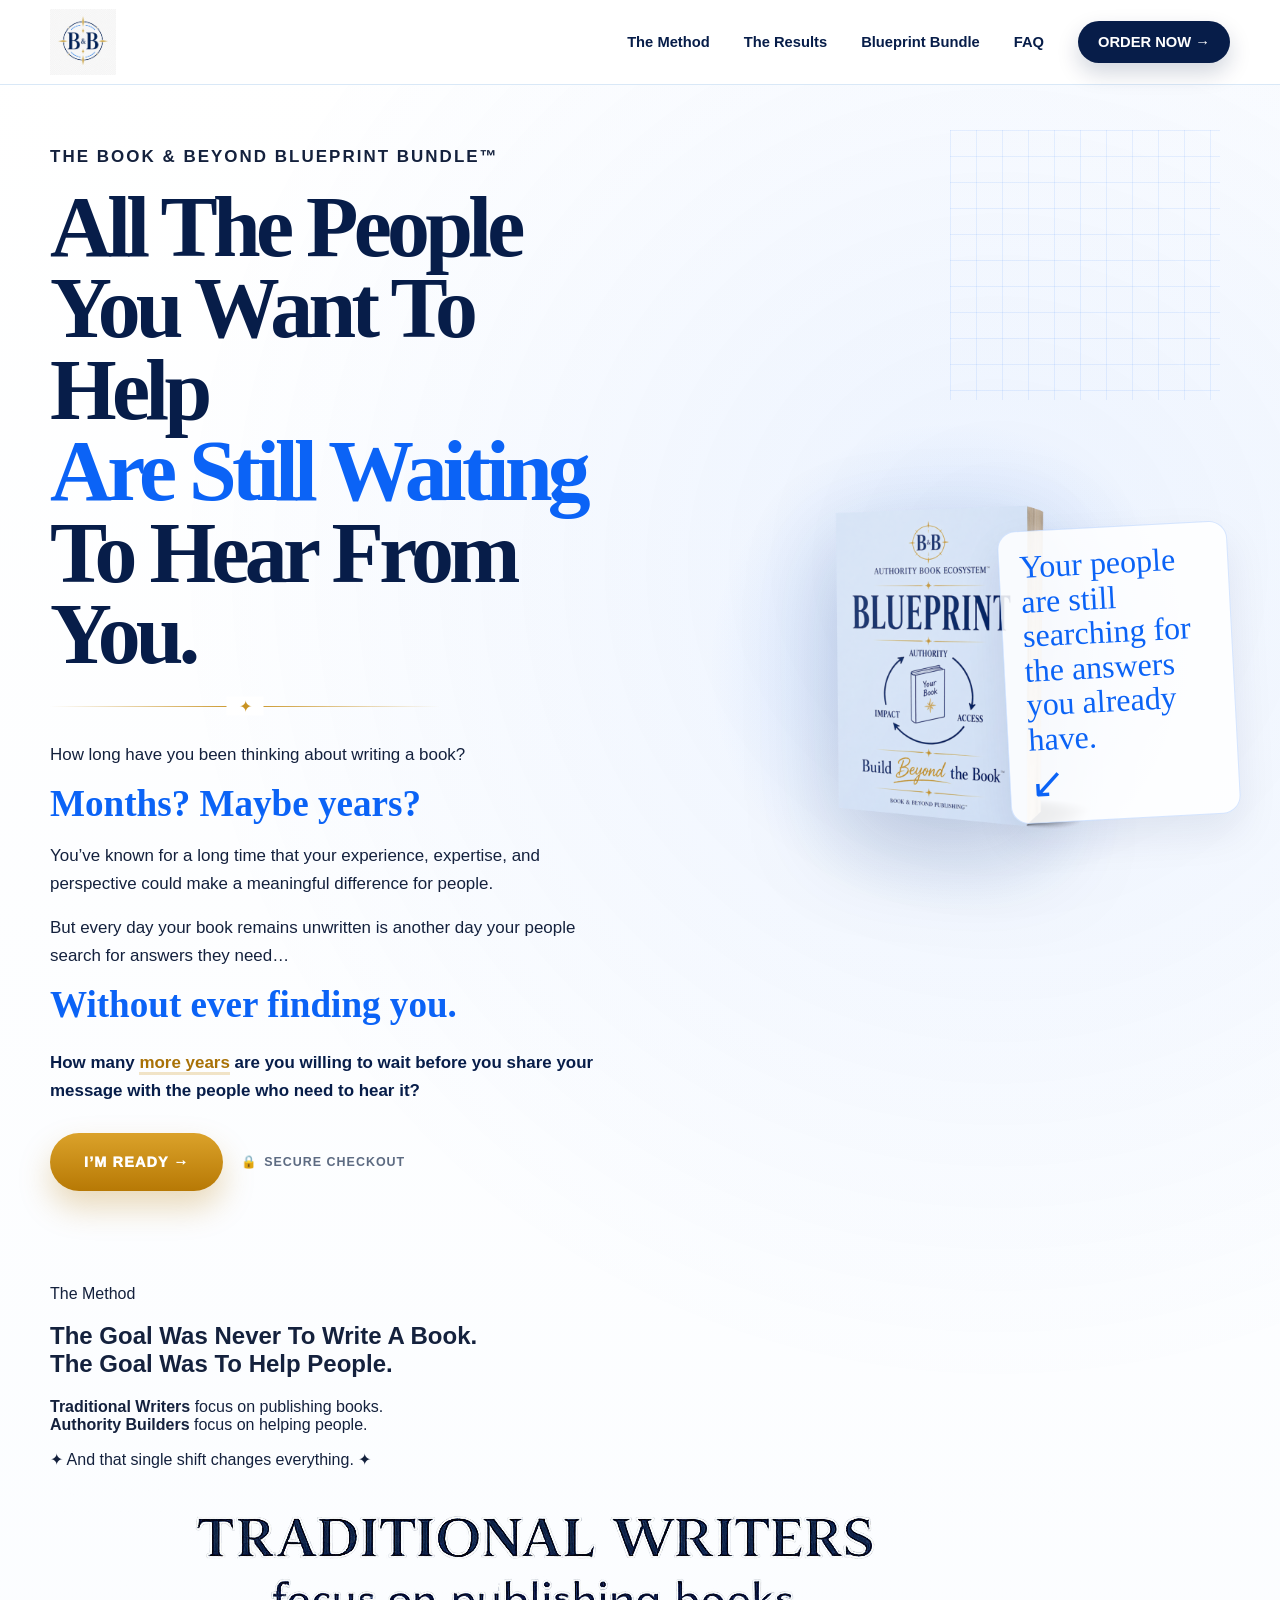
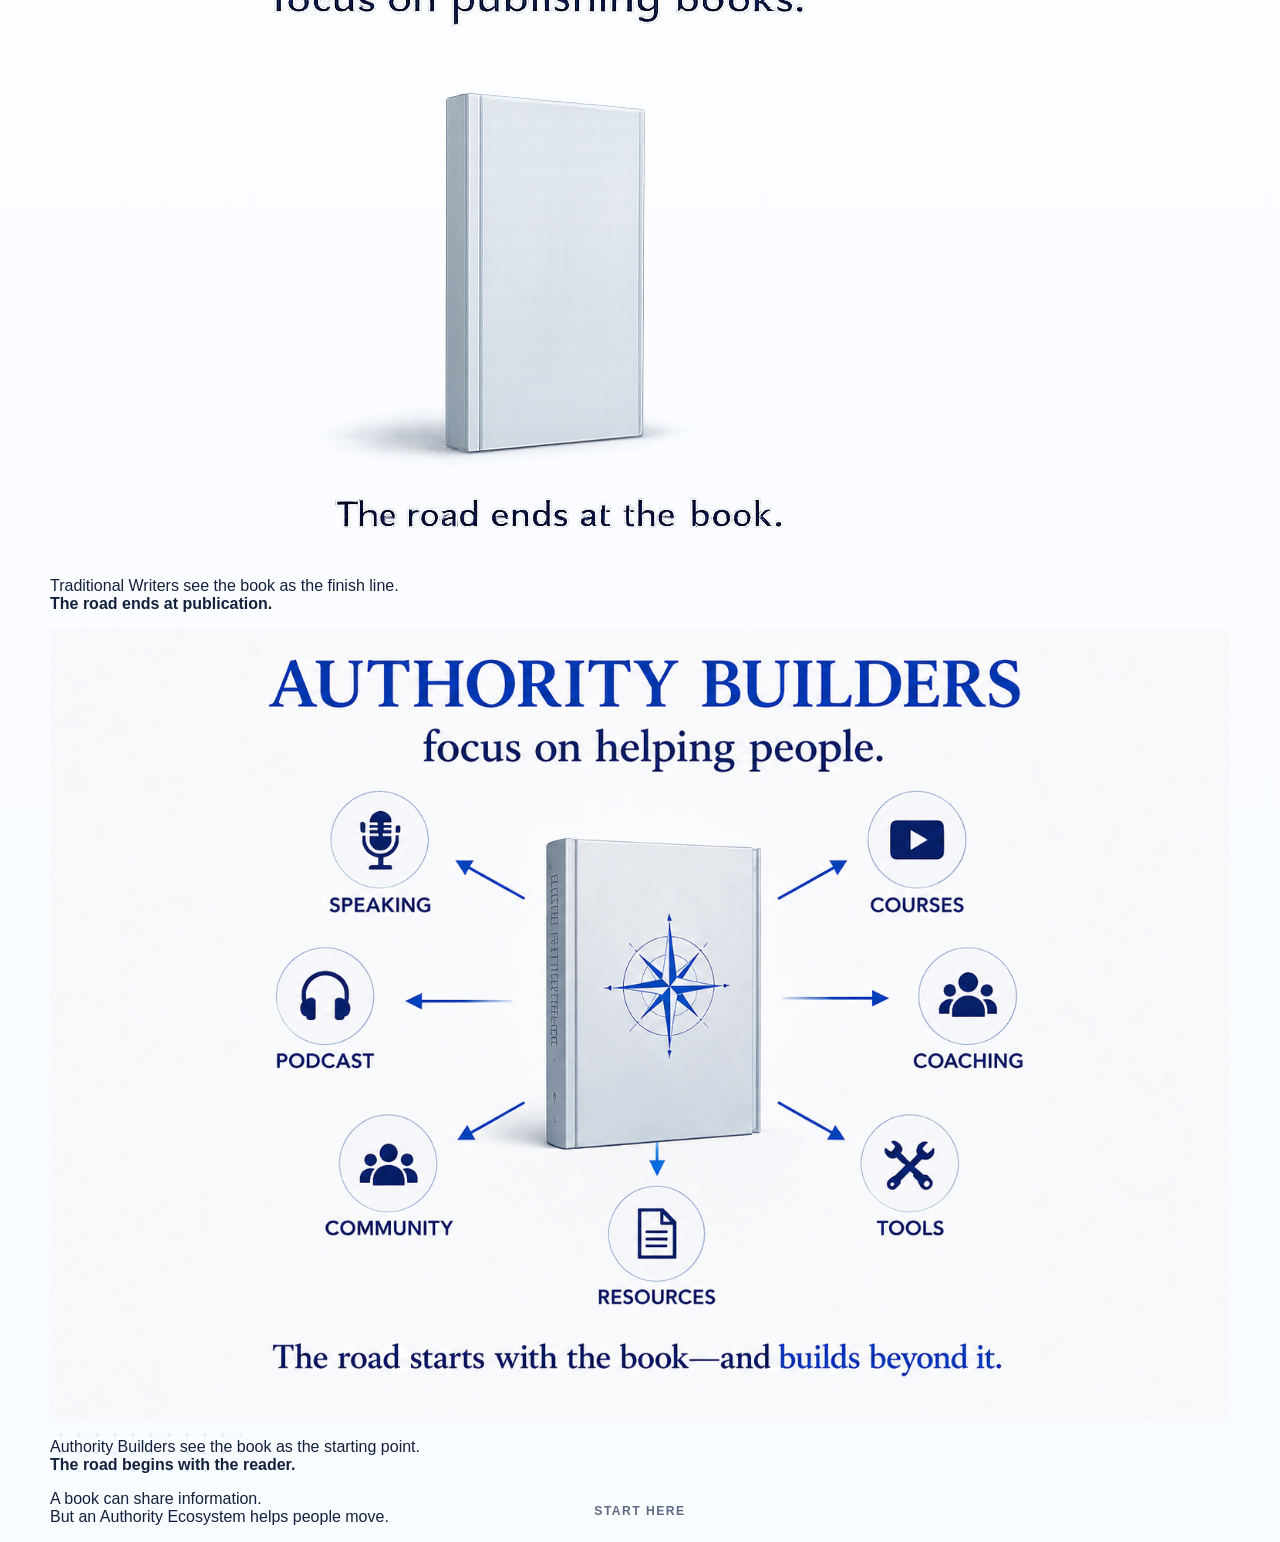
==== commit 0a5bf8f2: "Update index.html" ====
--- a/index.html
+++ b/index.html
@@ -5,1117 +5,621 @@
   <meta name="viewport" content="width=device-width, initial-scale=1.0" />
 
   <title>The Book & Beyond Blueprint Bundle™</title>
-  <meta
-    name="description"
-    content="Build your Authority Book & Ecosystem Strategy with The Book & Beyond Blueprint Bundle™."
-  />
-
-  <link rel="stylesheet" href="assets/code/css/styles.css" />
+
+  <style>
+    :root {
+      --white: #ffffff;
+      --ivory: #fbfaf6;
+      --blue-pale: #f4f9ff;
+      --blue-soft: #e7f2ff;
+      --blue: #0b63f6;
+      --navy: #071d49;
+      --navy-dark: #061531;
+      --gold: #c99322;
+      --gold-dark: #a87106;
+      --text: #14213d;
+      --muted: #5d6b82;
+      --line: #d9e8f7;
+      --shadow: 0 24px 70px rgba(7, 29, 73, 0.14);
+
+      --serif: Georgia, "Times New Roman", serif;
+      --sans: -apple-system, BlinkMacSystemFont, "Segoe UI", Roboto, Helvetica, Arial, sans-serif;
+      --hand: "Brush Script MT", "Lucida Handwriting", cursive;
+    }
+
+    * {
+      box-sizing: border-box;
+    }
+
+    html {
+      scroll-behavior: smooth;
+    }
+
+    body {
+      margin: 0;
+      font-family: var(--sans);
+      color: var(--text);
+      background: var(--white);
+    }
+
+    img {
+      max-width: 100%;
+      display: block;
+    }
+
+    a {
+      color: inherit;
+      text-decoration: none;
+    }
+
+    .page {
+      min-height: 100vh;
+      background:
+        radial-gradient(circle at 78% 18%, rgba(11, 99, 246, 0.08), transparent 30%),
+        linear-gradient(180deg, #ffffff 0%, #f8fbff 100%);
+      position: relative;
+      overflow: hidden;
+    }
+
+    .page::before {
+      content: "";
+      position: absolute;
+      top: 130px;
+      right: 60px;
+      width: 270px;
+      height: 270px;
+      background-image:
+        linear-gradient(rgba(11, 99, 246, 0.12) 1px, transparent 1px),
+        linear-gradient(90deg, rgba(11, 99, 246, 0.12) 1px, transparent 1px);
+      background-size: 26px 26px;
+      opacity: 0.7;
+      z-index: 0;
+    }
+
+    .page::after {
+      content: "";
+      position: absolute;
+      left: 52px;
+      bottom: 70px;
+      width: 190px;
+      height: 190px;
+      background-image: radial-gradient(rgba(11, 99, 246, 0.2) 2px, transparent 2px);
+      background-size: 18px 18px;
+      opacity: 0.4;
+      z-index: 0;
+    }
+
+    .container {
+      width: min(1180px, calc(100% - 48px));
+      margin: 0 auto;
+      position: relative;
+      z-index: 2;
+    }
+
+    /* NAVIGATION */
+
+    .site-header {
+      position: sticky;
+      top: 0;
+      z-index: 20;
+      background: rgba(255, 255, 255, 0.94);
+      backdrop-filter: blur(16px);
+      border-bottom: 1px solid var(--line);
+    }
+
+    .nav {
+      height: 84px;
+      display: flex;
+      align-items: center;
+      justify-content: space-between;
+      gap: 32px;
+    }
+
+    .nav-logo {
+      display: flex;
+      align-items: center;
+      gap: 12px;
+    }
+
+    .nav-logo img {
+      width: 66px;
+      height: 66px;
+      object-fit: contain;
+    }
+
+    .nav-links {
+      display: flex;
+      align-items: center;
+      gap: 34px;
+      font-size: 0.92rem;
+      font-weight: 800;
+      color: var(--navy);
+    }
+
+    .nav-links a {
+      white-space: nowrap;
+    }
+
+    .nav-button {
+      padding: 13px 20px;
+      border-radius: 999px;
+      background: var(--navy);
+      color: var(--white);
+      font-weight: 900;
+      box-shadow: 0 10px 22px rgba(7, 29, 73, 0.18);
+    }
+
+    /* HERO */
+
+    .hero {
+      min-height: calc(100vh - 84px);
+      display: flex;
+      align-items: center;
+      padding: 58px 0 78px;
+    }
+
+    .hero-grid {
+      display: grid;
+      grid-template-columns: minmax(0, 1.02fr) minmax(420px, 0.98fr);
+      align-items: center;
+      gap: 52px;
+    }
+
+    .hero-copy {
+      max-width: 720px;
+    }
+
+    .eyebrow {
+      margin: 0 0 18px;
+      color: var(--blue);
+      font-size: 0.78rem;
+      font-weight: 900;
+      letter-spacing: 0.12em;
+      text-transform: uppercase;
+    }
+
+    h1 {
+      margin: 0;
+      color: var(--navy);
+      font-family: var(--serif);
+      font-size: clamp(4.1rem, 6.7vw, 7rem);
+      line-height: 0.95;
+      letter-spacing: -0.055em;
+    }
+
+    h1 span,
+    h1 strong {
+      display: block;
+    }
+
+    h1 strong {
+      color: var(--blue);
+      font-weight: 900;
+    }
+
+    .gold-divider {
+      width: min(390px, 80%);
+      height: 1px;
+      margin: 30px 0 34px;
+      background: linear-gradient(90deg, transparent, var(--gold), transparent);
+      position: relative;
+    }
+
+    .gold-divider::after {
+      content: "✦";
+      position: absolute;
+      left: 50%;
+      top: 50%;
+      transform: translate(-50%, -50%);
+      padding: 0 12px;
+      background: var(--white);
+      color: var(--gold);
+      font-size: 1rem;
+    }
+
+    .hero-copy p {
+      max-width: 640px;
+      margin: 0 0 16px;
+      color: var(--text);
+      font-size: 1.06rem;
+      line-height: 1.65;
+    }
+
+    .hero-copy .blue-line {
+      margin: 12px 0 18px;
+      color: var(--blue);
+      font-family: var(--serif);
+      font-size: clamp(2rem, 2.9vw, 3rem);
+      font-weight: 900;
+      line-height: 1.05;
+    }
+
+    .hero-question {
+      margin-top: 24px !important;
+      font-weight: 850;
+      color: var(--navy) !important;
+    }
+
+    .hero-question span {
+      color: var(--gold-dark);
+      border-bottom: 3px solid rgba(201, 147, 34, 0.25);
+    }
+
+    .cta-row {
+      display: flex;
+      align-items: center;
+      gap: 18px;
+      flex-wrap: wrap;
+      margin-top: 28px;
+    }
+
+    .primary-button {
+      display: inline-flex;
+      align-items: center;
+      justify-content: center;
+      min-height: 58px;
+      padding: 0 34px;
+      border-radius: 999px;
+      background: linear-gradient(180deg, #dba22a 0%, #b77905 100%);
+      color: var(--white);
+      font-size: 0.9rem;
+      font-weight: 950;
+      letter-spacing: 0.08em;
+      text-transform: uppercase;
+      box-shadow: 0 16px 32px rgba(183, 121, 5, 0.28);
+    }
+
+    .secure-note {
+      color: var(--muted);
+      font-size: 0.78rem;
+      font-weight: 800;
+      letter-spacing: 0.08em;
+      text-transform: uppercase;
+    }
+
+    .secure-note::before {
+      content: "🔒";
+      margin-right: 6px;
+    }
+
+    .hero-visual {
+      position: relative;
+      min-height: 640px;
+      display: grid;
+      place-items: center;
+    }
+
+    .book-glow {
+      position: absolute;
+      width: 560px;
+      height: 560px;
+      border-radius: 999px;
+      background: radial-gradient(circle, rgba(11, 99, 246, 0.16), transparent 62%);
+      z-index: 0;
+    }
+
+    .hero-book {
+      width: min(100%, 600px);
+      max-height: 720px;
+      object-fit: contain;
+      filter: drop-shadow(0 34px 45px rgba(7, 29, 73, 0.18));
+      position: relative;
+      z-index: 2;
+    }
+
+    .hand-note {
+      position: absolute;
+      right: -4px;
+      top: 28%;
+      width: 230px;
+      padding: 18px 20px;
+      border: 1px solid rgba(11, 99, 246, 0.16);
+      border-radius: 18px;
+      background: rgba(255, 255, 255, 0.86);
+      box-shadow: 0 18px 40px rgba(7, 29, 73, 0.08);
+      color: var(--blue);
+      font-family: var(--hand);
+      font-size: 2rem;
+      line-height: 1.08;
+      transform: rotate(-3deg);
+      z-index: 3;
+    }
+
+    .hand-note::after {
+      content: "↙";
+      display: block;
+      margin-top: 6px;
+      font-family: var(--sans);
+      font-size: 2.6rem;
+      line-height: 1;
+    }
+
+    .scroll-cue {
+      position: absolute;
+      left: 50%;
+      bottom: 24px;
+      transform: translateX(-50%);
+      color: var(--muted);
+      font-size: 0.76rem;
+      font-weight: 800;
+      letter-spacing: 0.12em;
+      text-transform: uppercase;
+    }
+
+    /* RESPONSIVE */
+
+    @media (max-width: 1080px) {
+      .hero-grid {
+        grid-template-columns: 1fr;
+        gap: 32px;
+      }
+
+      .hero-copy {
+        max-width: 860px;
+        text-align: center;
+        margin: 0 auto;
+      }
+
+      .hero-copy p,
+      .gold-divider {
+        margin-left: auto;
+        margin-right: auto;
+      }
+
+      .cta-row {
+        justify-content: center;
+      }
+
+      .hero-visual {
+        min-height: auto;
+        padding-top: 20px;
+      }
+
+      .hero-book {
+        max-height: 560px;
+      }
+
+      .hand-note {
+        right: 8%;
+        top: 20%;
+      }
+    }
+
+    @media (max-width: 820px) {
+      .nav {
+        height: auto;
+        min-height: 78px;
+        padding: 12px 0;
+      }
+
+      .nav-links {
+        gap: 14px;
+        font-size: 0.78rem;
+      }
+
+      .nav-links a:not(.nav-button) {
+        display: none;
+      }
+
+      .nav-logo img {
+        width: 56px;
+        height: 56px;
+      }
+
+      .hero {
+        padding: 48px 0 70px;
+      }
+
+      h1 {
+        font-size: clamp(3.35rem, 12vw, 5rem);
+      }
+
+      .hero-copy {
+        text-align: left;
+      }
+
+      .hero-copy p,
+      .gold-divider {
+        margin-left: 0;
+        margin-right: 0;
+      }
+
+      .cta-row {
+        justify-content: flex-start;
+      }
+
+      .hand-note {
+        position: static;
+        width: 100%;
+        max-width: 360px;
+        margin: 18px auto 0;
+        text-align: center;
+        transform: none;
+      }
+
+      .hand-note::after {
+        display: none;
+      }
+
+      .book-glow {
+        width: 380px;
+        height: 380px;
+      }
+    }
+
+    @media (max-width: 560px) {
+      .container {
+        width: min(100% - 28px, 1180px);
+      }
+
+      .page::before {
+        right: -80px;
+        top: 120px;
+      }
+
+      h1 {
+        font-size: clamp(3rem, 14vw, 4.1rem);
+      }
+
+      .hero-copy .blue-line {
+        font-size: clamp(1.8rem, 9vw, 2.5rem);
+      }
+
+      .primary-button {
+        width: 100%;
+      }
+
+      .cta-row {
+        width: 100%;
+      }
+
+      .secure-note {
+        width: 100%;
+        text-align: center;
+      }
+    }
+  </style>
 </head>
 
 <body>
-  <header class="site-header">
-    <nav class="nav container" aria-label="Main navigation">
-      <a class="nav-logo" href="#hero" aria-label="Book & Beyond Publishing home">
-        <img src="images/brand/bb-logo.png" alt="Book & Beyond Publishing logo" />
-      </a>
-
-      <button class="nav-toggle" type="button" aria-label="Open navigation menu">
-        <span></span>
-        <span></span>
-        <span></span>
-      </button>
-
-      <div class="nav-links">
-        <a href="#method">The Method</a>
-        <a href="#proof">The Results</a>
-        <a href="#offer">Blueprint Bundle</a>
-        <a href="#faq">FAQ</a>
-        <a class="nav-cta" href="#checkout">ORDER NOW →</a>
+  <div class="page">
+    <header class="site-header">
+      <div class="container">
+        <nav class="nav" aria-label="Main navigation">
+          <a class="nav-logo" href="#hero" aria-label="Book & Beyond Publishing home">
+            <img src="images/brand/bb-logo.png" alt="Book & Beyond Publishing logo" />
+          </a>
+
+          <div class="nav-links">
+            <a href="#method">The Method</a>
+            <a href="#proof">The Results</a>
+            <a href="#offer">Blueprint Bundle</a>
+            <a href="#faq">FAQ</a>
+            <a class="nav-button" href="#checkout">ORDER NOW →</a>
+          </div>
+        </nav>
       </div>
-    </nav>
-  </header>
-
-  
-
-  <main>
-    <!-- SECTION 1 — HERO -->
-    <section id="hero" class="section hero-section">
-      <div class="container hero-grid">
-        <div class="hero-copy">
-          <p class="section-kicker">SECTION 1 — THE START</p>
-
-          <h1>
-            <span>All The People You Want To Help</span>
-            <strong>Are Still Waiting</strong>
-            <span>To Hear From You.</span>
-          </h1>
-
-          <div class="gold-divider" aria-hidden="true"></div>
-
-          <p>How long have you been thinking about writing a book?</p>
-
-          <p class="emphasis-blue">Months? Maybe years?</p>
-
-          <p>
-            You’ve known for a long time that your experience, expertise,
-            and perspective could make a meaningful difference for people.
-          </p>
-
-          <p>
-            But every day your book remains unwritten is another day your people
-            search for answers they need…
-          </p>
-
-          <p class="emphasis-blue">Without ever finding you.</p>
-
-          <p class="hero-question">
-            How many <span>more years</span> are you willing to wait before you
-            share your message with the people who need to hear it?
-          </p>
-
-          <a class="button button-primary" href="#checkout">I’M READY →</a>
-
-          <p class="secure-note">Secure Checkout</p>
+    </header>
+
+    <main>
+      <section id="hero" class="hero">
+        <div class="container hero-grid">
+          <div class="hero-copy">
+            <p class="eyebrow">The Book & Beyond Blueprint Bundle™</p>
+
+            <h1>
+              <span>All The People You Want To Help</span>
+              <strong>Are Still Waiting</strong>
+              <span>To Hear From You.</span>
+            </h1>
+
+            <div class="gold-divider" aria-hidden="true"></div>
+
+            <p>How long have you been thinking about writing a book?</p>
+
+            <p class="blue-line">Months? Maybe years?</p>
+
+            <p>
+              You’ve known for a long time that your experience, expertise, and
+              perspective could make a meaningful difference for people.
+            </p>
+
+            <p>
+              But every day your book remains unwritten is another day your people
+              search for answers they need…
+            </p>
+
+            <p class="blue-line">Without ever finding you.</p>
+
+            <p class="hero-question">
+              How many <span>more years</span> are you willing to wait before you
+              share your message with the people who need to hear it?
+            </p>
+
+            <div class="cta-row">
+              <a class="primary-button" href="#checkout">I’m Ready →</a>
+              <span class="secure-note">Secure Checkout</span>
+            </div>
+          </div>
+
+          <div class="hero-visual" aria-label="Blueprint Bundle book visual">
+            <div class="book-glow" aria-hidden="true"></div>
+
+            <img
+              class="hero-book"
+              src="images/1-hero/hero-book-blueprint.png"
+              alt="The Authority Book Ecosystem Blueprint"
+            />
+
+            <div class="hand-note">
+              Your people are still searching for the answers you already have.
+            </div>
+          </div>
         </div>
 
-        <div class="hero-visual">
-          <img
-            src="images/1-hero/hero-book-blueprint.png"
-            alt="The Authority Book Ecosystem Blueprint book"
-          />
-
-          <p class="handwritten-note">
-            Your people are still searching for the answers you already have.
-          </p>
-        </div>
-      </div>
-    </section>
-
-    <!-- SECTION 2A — WHY BOOKS AREN'T ENOUGH -->
-    <section id="method" class="section method-section method-intro">
-      <div class="container">
-        <p class="section-kicker">SECTION 2A — WHY BOOKS AREN’T ENOUGH</p>
-
-        <div class="section-heading center">
-          <h2>
-            The Goal Was Never To Write A Book.<br />
-            <span>The Goal Was To Help People.</span>
-          </h2>
-          <p>
-            Traditional Writers focus on publishing books.<br />
-            Authority Builders focus on helping people.
-          </p>
-          <p class="subtle-bold">And that single shift changes everything.</p>
-        </div>
-
-        <div class="comparison-grid">
-          <article class="visual-card">
-            <img
-              src="images/2-method/traditional-writers-book.png"
-              alt="Traditional Writers focus on publishing books"
-            />
-          </article>
-
-          <article class="visual-card">
-            <img
-              src="images/2-method/authority-builders-ecosystem.png"
-              alt="Authority Builders focus on helping people with an ecosystem"
-            />
-          </article>
-        </div>
-      </div>
-    </section>
-
-    <!-- SECTION 2B — INFORMATION VS TRANSFORMATION -->
-    <section class="section method-section transformation-section">
-      <div class="container">
-        <div class="section-heading center">
-          <h2>Information Is Not Transformation.</h2>
-          <p>
-            Most aspiring authors ask: <strong>“How do I write and publish a book?”</strong>
-          </p>
-          <p>
-            Authority Builders ask: <strong>“How do I write a book that matters?”</strong>
-          </p>
-        </div>
-
-        <div class="truth-grid">
-          <article class="text-card">
-            <h3>Things Your Publisher Won’t Tell You</h3>
-
-            <p>
-              A book by itself won’t help people. It will only tell them what
-              they need to know.
+        <div class="scroll-cue">Start Here</div>
+      </section>
+            <section id="method" class="method-section">
+        <div class="container">
+          <div class="method-intro">
+            <p class="method-label">The Method</p>
+
+            <h2>
+              The Goal Was Never To Write A Book.<br />
+              <span>The Goal Was To Help People.</span>
+            </h2>
+
+            <p class="lead">
+              <strong>Traditional Writers</strong> focus on publishing books.
+              <br />
+              <strong>Authority Builders</strong> focus on helping people.
             </p>
 
-            <p>Telling and teaching are two different things.</p>
-
-            <p>
-              If knowledge was enough, then everyone who bought a book on
-              nutrition would be healthy. Every reader of business books would
-              be wealthy.
-            </p>
-
-            <p class="strong-line">Readers need more than information to create lasting change.</p>
-          </article>
-
-          <article class="text-card checklist-card">
-            <h3>Readers Need</h3>
-            <ul class="check-list">
-              <li>Tools</li>
-              <li>Resources</li>
-              <li>Community</li>
-              <li>Support</li>
-              <li>Next Steps</li>
-              <li>A Path Forward</li>
-            </ul>
-          </article>
-        </div>
-
-        <div class="road-visual">
-          <img
-            src="images/2-method/information-vs-transformation-road.png"
-            alt="Information versus implementation road graphic showing the reader journey"
-          />
-        </div>
-
-        <div class="statement-box">
-          <p>Transformation only happens when knowledge becomes action.</p>
-        </div>
-
-        <div class="section-heading center compact">
-          <h3>That’s Why We Build Beyond The Book</h3>
-          <p>
-            Instead of publishing the book they want to write, Authority Builders
-            publish the book their audience needs.
-          </p>
-          <p>
-            They create systems to support the people they chose to serve and
-            help ensure those readers get results.
-          </p>
-          <p>
-            These systems are strategically designed to help readers move:
-          </p>
-        </div>
-
-        <div class="movement-grid">
-          <div>From learning… <strong>Into doing.</strong></div>
-          <div>From understanding… <strong>Into implementing.</strong></div>
-          <div>From information… <strong>Into transformation.</strong></div>
-        </div>
-      </div>
-    </section>
-
-    <!-- SECTION 2C — AUTHORITY CYCLE + RESPONSIBILITY -->
-    <section class="section method-section authority-cycle-section">
-      <div class="container">
-        <p class="section-kicker">SECTION 2C — THE AUTHORITY CYCLE</p>
-
-        <div class="section-heading center">
-          <h2>
-            Authority Creates Access.<br />
-            Access Creates Impact.<br />
-            Impact Creates Authority.
-          </h2>
-          <p class="handwritten-line">
-            When you create results in someone’s life… you build authority.
-          </p>
-        </div>
-
-        <div class="authority-grid">
-          <div class="authority-image">
-            <img
-              src="images/2-method/authority-cycle-diagram.png"
-              alt="Authority Access Impact cycle diagram"
-            />
+            <div class="method-shift-line">
+              <span>✦</span>
+              And that single shift changes everything.
+              <span>✦</span>
+            </div>
           </div>
 
-          <div class="authority-copy">
-            <article>
-              <h3>Access</h3>
-              <p>The more people you have access to, the more people you can help.</p>
-            </article>
-
-            <article>
-              <h3>Impact</h3>
-              <p>The more people you help, the more impact you have.</p>
-            </article>
-
-            <article>
-              <h3>Authority</h3>
-              <p>
-                The more impact you have on those around you, the more authority
-                you earn.
+          <div class="method-comparison-grid">
+            <article class="method-card">
+              <img
+                src="images/2-method/traditional-writers-book.png"
+                alt="Traditional Writers focus on publishing books"
+              />
+
+              <p class="method-card-caption">
+                Traditional Writers see the book as the finish line.
+                <br />
+                <strong>The road ends at publication.</strong>
               </p>
             </article>
 
+            <article class="method-card">
+              <img
+                src="images/2-method/authority-builders-ecosystem.png"
+                alt="Authority Builders focus on helping people through an ecosystem"
+              />
+
+              <p class="method-card-caption">
+                Authority Builders see the book as the starting point.
+                <br />
+                <strong>The road begins with the reader.</strong>
+              </p>
+            </article>
+          </div>
+
+          <div class="method-bottom-note">
             <p>
-              Authority means having access and the ability to help more people.
-            </p>
-
-            <p>
-              The Authority Cycle continues building momentum and naturally
-              positions you as a trusted authority in your industry.
+              A book can share information.
+              <br />
+              But an <span>Authority Ecosystem</span> helps people move.
             </p>
           </div>
         </div>
-
-        <div class="responsibility-box">
-          <h3>Authority isn’t about recognition.</h3>
-          <p>
-            It’s about the responsibility you have to the people you chose to serve.
-          </p>
-          <p>
-            And the more people you can reach, the more people you can help.
-          </p>
-        </div>
-      </div>
-    </section>
-
-    <!-- SECTION 2D — BLUEPRINT TRANSITION -->
-    <section class="section method-section blueprint-transition-section">
-      <div class="container">
-        <div class="question-grid">
-          <div>
-            <p class="small-label">So the question isn’t:</p>
-            <h3>“How do I publish a book?”</h3>
-          </div>
-
-          <div>
-            <p class="small-label">The real question is:</p>
-            <h3>“How do I build something that continues helping people long after they finish reading?”</h3>
-          </div>
-        </div>
-
-        <img
-          class="blueprint-banner"
-          src="images/2-method/blueprint-transition-banner.png"
-          alt="Every Authority Ecosystem Starts With A Blueprint"
-        />
-      </div>
-    </section>
-
-    <!-- SECTION 3 — PROOF WALL -->
-    <section id="proof" class="section proof-section">
-      <div class="container">
-        <p class="section-kicker">SECTION 3 — PROOF WALL</p>
-
-        <div class="section-heading center">
-          <h2>
-            Real books. Real results.<br />
-            <span>Real impact.</span>
-          </h2>
-        </div>
-
-        <div class="trust-bar">
-          <div>
-            <strong>150+</strong>
-            <span>Books Published</span>
-          </div>
-
-          <div>
-            <strong>100%</strong>
-            <span>#1 Bestsellers</span>
-          </div>
-
-          <div>
-            <strong>15</strong>
-            <span>Years Helping Authors Build Beyond The Book</span>
-          </div>
-        </div>
-
-        <div class="section-heading center compact">
-          <h3>
-            Traditional Writers publish books.<br />
-            <span>Authority Builders publish assets.</span>
-          </h3>
-
-          <p>
-            The books below represent just a small portion of the 150+
-            bestselling projects we’ve helped bring to market.
-          </p>
-
-          <p>
-            Each one started with a message &amp; finished with a program that
-            made a difference.
-          </p>
-        </div>
-
-        <div class="book-belt" aria-label="Scrolling bestselling book covers">
-          <div class="book-track">
-            <img src="images/3-proof/proof-book-01.png" alt="Bestselling book cover 1" />
-            <img src="images/3-proof/proof-book-02.png" alt="Bestselling book cover 2" />
-            <img src="images/3-proof/proof-book-03.png" alt="Bestselling book cover 3" />
-            <img src="images/3-proof/proof-book-04.png" alt="Bestselling book cover 4" />
-            <img src="images/3-proof/proof-book-05.png" alt="Bestselling book cover 5" />
-            <img src="images/3-proof/proof-book-06.png" alt="Bestselling book cover 6" />
-            <img src="images/3-proof/proof-book-07.png" alt="Bestselling book cover 7" />
-            <img src="images/3-proof/proof-book-08.png" alt="Bestselling book cover 8" />
-            <img src="images/3-proof/proof-book-09.png" alt="Bestselling book cover 9" />
-            <img src="images/3-proof/proof-book-10.png" alt="Bestselling book cover 10" />
-            <img src="images/3-proof/proof-book-11.png" alt="Bestselling book cover 11" />
-            <img src="images/3-proof/proof-book-12.png" alt="Bestselling book cover 12" />
-            <img src="images/3-proof/proof-book-13.png" alt="Bestselling book cover 13" />
-            <img src="images/3-proof/proof-book-14.png" alt="Bestselling book cover 14" />
-            <img src="images/3-proof/proof-book-15.png" alt="Bestselling book cover 15" />
-            <img src="images/3-proof/proof-book-16.png" alt="Bestselling book cover 16" />
-            <img src="images/3-proof/proof-book-17.png" alt="Bestselling book cover 17" />
-            <img src="images/3-proof/proof-book-18.png" alt="Bestselling book cover 18" />
-            <img src="images/3-proof/proof-book-19.png" alt="Bestselling book cover 19" />
-            <img src="images/3-proof/proof-book-20.png" alt="Bestselling book cover 20" />
-            <img src="images/3-proof/proof-book-21.png" alt="Bestselling book cover 21" />
-            <img src="images/3-proof/proof-book-22.png" alt="Bestselling book cover 22" />
-            <img src="images/3-proof/proof-book-23.png" alt="Bestselling book cover 23" />
-            <img src="images/3-proof/proof-book-24.png" alt="Bestselling book cover 24" />
-            <img src="images/3-proof/proof-book-25.png" alt="Bestselling book cover 25" />
-            <img src="images/3-proof/proof-book-26.png" alt="Bestselling book cover 26" />
-            <img src="images/3-proof/proof-book-27.png" alt="Bestselling book cover 27" />
-            <img src="images/3-proof/proof-book-28.png" alt="Bestselling book cover 28" />
-            <img src="images/3-proof/proof-book-29.png" alt="Bestselling book cover 29" />
-            <img src="images/3-proof/proof-book-30.png" alt="Bestselling book cover 30" />
-            <img src="images/3-proof/proof-book-31.png" alt="Bestselling book cover 31" />
-            <img src="images/3-proof/proof-book-32.png" alt="Bestselling book cover 32" />
-            <img src="images/3-proof/proof-book-33.png" alt="Bestselling book cover 33" />
-            <img src="images/3-proof/proof-book-34.png" alt="Bestselling book cover 34" />
-            <img src="images/3-proof/proof-book-35.png" alt="Bestselling book cover 35" />
-            <img src="images/3-proof/proof-book-36.png" alt="Bestselling book cover 36" />
-            <img src="images/3-proof/proof-book-37.png" alt="Bestselling book cover 37" />
-            <img src="images/3-proof/proof-book-38.png" alt="Bestselling book cover 38" />
-            <img src="images/3-proof/proof-book-39.png" alt="Bestselling book cover 39" />
-            <img src="images/3-proof/proof-book-40.png" alt="Bestselling book cover 40" />
-          </div>
-        </div>
-
-        <div class="proof-close">
-          <h3>Don’t stop at publication.</h3>
-          <p>Build something better. Build something beyond the book.</p>
-        </div>
-      </div>
-    </section>
-
-    <!-- SECTION 4 — CASE STUDIES -->
-    <section class="section case-study-section">
-      <div class="container">
-        <p class="section-kicker">SECTION 4 — CASE STUDIES</p>
-
-        <div class="section-heading">
-          <h2>
-            What Happens When A Book Becomes An
-            <span>Authority Ecosystem</span>
-          </h2>
-
-          <p>
-            Anyone with a manuscript can publish a book. That alone doesn’t
-            build authority.
-          </p>
-
-          <p>
-            Learning how to leverage your book to create opportunities, expand
-            your reach, and serve more people… That’s what builds real authority.
-          </p>
-
-          <p>
-            When we publish an author, we don’t stop at the manuscript.
-          </p>
-
-          <p>
-            We build systems around their message designed to create greater
-            value, greater impact, and greater opportunities for the people they serve.
-          </p>
-
-          <p class="emphasis-blue">
-            Here are a few examples of what’s possible when a book becomes
-            something bigger than a book.
-          </p>
-        </div>
-
-        <div class="case-grid">
-          <article class="case-card">
-            <p class="case-label">Case Study 1</p>
-            <img
-              src="images/4-case-studies/karen-doll-case-study.png"
-              alt="Dr. Karen Doll case study ecosystem"
-            />
-            <h3>Dr. Karen Doll</h3>
-            <p>Building Psychological Fitness</p>
-          </article>
-
-          <article class="case-card">
-            <p class="case-label">Case Study 2</p>
-            <img
-              src="images/4-case-studies/zach-benson-case-study.png"
-              alt="Zach Benson case study ecosystem"
-            />
-            <h3>Zach Benson</h3>
-            <p>REACH Method™</p>
-          </article>
-
-          <article class="case-card">
-            <p class="case-label">Case Study 3</p>
-            <img
-              src="images/4-case-studies/matthew-berrafato-case-study.png"
-              alt="Matthew Berrafato case study ecosystem"
-            />
-            <h3>Matthew Berrafato</h3>
-            <p>Purpose Hunting</p>
-          </article>
-        </div>
-
-        <div class="same-method-box">
-          <div>
-            <p>Different industries.</p>
-            <p>Different audiences.</p>
-            <p>Different goals.</p>
-          </div>
-
-          <img src="images/brand/bb-logo.png" alt="Book & Beyond Publishing icon" />
-
-          <div>
-            <p>Same method.</p>
-            <p>Same formula.</p>
-            <p>Same principle.</p>
-          </div>
-        </div>
-
-        <p class="centered-copy">
-          Because they all made the decision to think bigger, get help, and
-          follow a proven process.
-        </p>
-      </div>
-    </section>
-
-    <!-- SECTION 4A — REALITY CHECK -->
-    <section class="section reality-section">
-      <div class="container">
-        <p class="section-kicker">SECTION 4A — REALITY CHECK</p>
-
-        <div class="section-heading center">
-          <h2>Reality Check:</h2>
-          <p>Most things aren’t perfect the first time.</p>
-        </div>
-
-        <div class="reality-icon-grid">
-          <article>
-            <img src="images/4a-reality-check/pancake-icon.png" alt="Pancake icon" />
-            <p>The first pancake gets tossed.</p>
-          </article>
-
-          <article>
-            <img src="images/4a-reality-check/car-icon.png" alt="Car icon" />
-            <p>The first time driving is terrifying.</p>
-          </article>
-
-          <article>
-            <img src="images/4a-reality-check/bike-icon.png" alt="Bike icon" />
-            <p>And we all remember our first.</p>
-          </article>
-        </div>
-
-        <div class="section-heading center compact">
-          <h3>
-            Don’t fumble your book launch
-            <span>with first-time syndrome.</span>
-          </h3>
-        </div>
-
-        <div class="reality-proof-grid">
-          <ul class="check-list">
-            <li>Your message deserves better than that.</li>
-            <li>Your readers deserve better.</li>
-            <li>You deserve better.</li>
-          </ul>
-
-          <div class="proof-callout">
-            <img src="images/4a-reality-check/people-icon.png" alt="People icon" />
-            <p>We’ve done this over <strong>150 times.</strong></p>
-            <p>And we can help.</p>
-          </div>
-        </div>
-
-        <p class="centered-copy large">
-          That’s exactly why we created the
-          <strong>Book &amp; Beyond Blueprint Bundle™.</strong>
-        </p>
-      </div>
-    </section>
-
-    <!-- SECTION 5 — OFFER -->
-    <section id="offer" class="section offer-section">
-      <div class="container">
-        <p class="section-kicker">SECTION 5 — THE SOLUTION</p>
-
-        <div class="offer-hero-grid">
-          <div class="offer-copy">
-            <h2>The Book &amp; Beyond Blueprint Bundle™</h2>
-
-            <h3>Every Successful Authority Ecosystem Begins With A Blueprint.</h3>
-
-            <p>
-              Something that tells you exactly what to build and how to build it
-              so you don’t waste time, money, and energy writing the wrong book
-              or building the wrong system.
-            </p>
-
-            <p class="emphasis-blue">No blueprint = No building.</p>
-          </div>
-
-          <div class="offer-image">
-            <img
-              src="images/5-offer/blueprint-bundle-mockup.png"
-              alt="The Book and Beyond Blueprint Bundle product mockup"
-            />
-          </div>
-        </div>
-
-        <div class="offer-details-grid">
-          <article class="text-card">
-            <h3>The Book &amp; Beyond Blueprint Bundle™</h3>
-
-            <p>
-              Your <strong>Book Idea</strong> + <strong>Our Formula</strong> =
-              Your very own <strong>Authority Book Ecosystem</strong>, designed to help you:
-            </p>
-
-            <ul class="check-list">
-              <li>Identify the right book, audience, and positioning for your message</li>
-              <li>Build a system that creates value beyond the book itself</li>
-              <li>Design authority assets that increase visibility, credibility, and opportunities</li>
-              <li>Turn readers into subscribers, clients, referrals, and strategic relationships</li>
-              <li>Follow a proven roadmap used across every phase of the publishing journey</li>
-            </ul>
-
-            <p>
-              Before spending months writing, publishing, and marketing a book
-              that never creates the impact you intended.
-            </p>
-          </article>
-
-          <article class="text-card">
-            <h3>What’s Inside</h3>
-
-            <div class="inside-item">
-              <h4>The Authority Book Ecosystem Blueprint™</h4>
-              <p>
-                The strategic roadmap that helps you identify the right book,
-                the right audience, and the right ecosystem before investing
-                months heading in the wrong direction.
-              </p>
-            </div>
-
-            <div class="inside-item">
-              <h4>The Book &amp; Beyond Method™</h4>
-              <p>
-                Learn how successful authors transform a single book into an
-                Authority Ecosystem™ that creates visibility, credibility,
-                opportunities, and impact.
-              </p>
-            </div>
-
-            <div class="inside-item">
-              <h4>The Book &amp; Beyond Implementation Guide™</h4>
-              <p>
-                Dive deeper into the B&amp;B Method with workbooks and exercises
-                designed to get you results during each phase:
-              </p>
-
-              <ul>
-                <li>Official Book Planner™</li>
-                <li>Momentum &amp; Validation Workbook™</li>
-                <li>Launch &amp; Visibility Workbook™</li>
-                <li>Authority &amp; Monetization Workbook™</li>
-              </ul>
-            </div>
-          </article>
-        </div>
-
-        <div class="bonus-box">
-          <h3>Bonus Resources</h3>
-
-          <div class="bonus-grid">
-            <article>
-              <span>1</span>
-              <h4>Your Signature Strategy Exercise™</h4>
-              <p>
-                Discover the framework, methodology, or process that makes your
-                message uniquely yours.
-              </p>
-            </article>
-
-            <article>
-              <span>2</span>
-              <h4>Reader Conversion Strategy™</h4>
-              <p>
-                Learn how Authority Builders turn readers into subscribers,
-                referrals, clients, and opportunities.
-              </p>
-            </article>
-
-            <article>
-              <span>3</span>
-              <h4>The Authority Builder’s Roadmap™</h4>
-              <p>
-                See how books, content, speaking, offers, partnerships, and
-                authority assets work together to create long-term authority and impact.
-              </p>
-            </article>
-          </div>
-        </div>
-
-        <div class="why-matters-box">
-          <h3>Why Does It Matter?</h3>
-
-          <p>Because your book has the potential to help people.</p>
-          <p>But potential alone doesn’t create impact.</p>
-          <p><strong>Action does.</strong></p>
-
-          <p>
-            Every year you delay your book is another year your message isn’t
-            reaching the people who need it.
-          </p>
-
-          <p>
-            The Book &amp; Beyond Blueprint Bundle™ was created to help aspiring
-            authors move forward with clarity, confidence, and a proven roadmap.
-          </p>
-
-          <p>
-            The blueprint isn’t the finish line. It’s the foundation.
-            And every successful ecosystem starts with one.
-          </p>
-        </div>
-
-        <div class="investment-row">
-          <div>
-            <span>Investment</span>
-            <strong>Today: $97</strong>
-          </div>
-
-          <a class="button button-primary" href="#checkout">I’M READY →</a>
-        </div>
-      </div>
-    </section>
-
-    <!-- SECTION 6 — NEXT MOVE -->
-    <section class="section decision-section">
-      <div class="container">
-        <p class="section-kicker">SECTION 6 — THE NEXT MOVE IS YOURS</p>
-
-        <div class="section-heading center">
-          <h2>
-            So, now you know…<br />
-            <span>There’s A System.</span>
-          </h2>
-        </div>
-
-        <div class="know-list">
-          <div>
-            <span class="icon-circle">◎</span>
-            <p>You know there are <strong>people who need your help.</strong></p>
-          </div>
-
-          <div>
-            <span class="icon-circle">◎</span>
-            <p>You know your <strong>experience</strong> could make a difference.</p>
-          </div>
-
-          <div>
-            <span class="icon-circle">◎</span>
-            <p>
-              And now you know there’s a system designed to
-              <strong>help you reach them.</strong>
-            </p>
-          </div>
-
-          <div>
-            <span class="icon-circle">?</span>
-            <p>The only question is:</p>
-          </div>
-        </div>
-
-        <div class="decision-box">
-          <h3>Are You Serious About Making A Difference?</h3>
-
-          <div class="decision-grid">
-            <ul class="check-list">
-              <li>Everything you’ve tried so far on your own… <strong>It hasn’t worked.</strong></li>
-              <li>That’s not a criticism. <strong>You’ve never done this before.</strong></li>
-              <li>But we have.</li>
-              <li>More than <strong>150 times.</strong></li>
-              <li>We’ve seen what <strong>works.</strong></li>
-            </ul>
-
-            <ul class="check-list">
-              <li>We’ve seen what gets <strong>ignored.</strong></li>
-              <li>We’ve seen the <strong>mistakes</strong> that cost authors months of time and momentum.</li>
-              <li>And we know the <strong>way forward.</strong></li>
-              <li class="plan-callout">It starts with a plan. And here’s the blueprint.</li>
-            </ul>
-          </div>
-        </div>
-
-        <div class="investment-row">
-          <div>
-            <span>Investment</span>
-            <strong>Today: $97</strong>
-          </div>
-
-          <a class="button button-primary" href="#checkout">I’M READY →</a>
-        </div>
-      </div>
-    </section>
-
-    <!-- SECTION 7 — CHECKOUT -->
-    <section id="checkout" class="section checkout-section">
-      <div class="container">
-        <p class="section-kicker">SECTION 7 — SECURE YOUR BLUEPRINT</p>
-
-        <div class="section-heading center">
-          <h2>
-            Secure Your Blueprint.<br />
-            Start Your Authority Ecosystem.
-          </h2>
-        </div>
-
-        <div class="checkout-grid">
-          <div class="checkout-product">
-            <img
-              src="images/5-offer/blueprint-bundle-mockup.png"
-              alt="The Book and Beyond Blueprint Bundle"
-            />
-
-            <div class="mini-cycle">
-              <div>
-                <strong>Authority</strong>
-                <span>Build credibility.</span>
-              </div>
-
-              <div>
-                <strong>Access</strong>
-                <span>Open doors.</span>
-              </div>
-
-              <div>
-                <strong>Impact</strong>
-                <span>Create change.</span>
-              </div>
-            </div>
-          </div>
-
-          <form class="order-form" action="#" method="post">
-            <h3>Your Information</h3>
-            <p>Enter your details to get instant access.</p>
-
-            <div class="form-row">
-              <label>
-                First Name
-                <input type="text" name="first_name" placeholder="First name" required />
-              </label>
-
-              <label>
-                Last Name
-                <input type="text" name="last_name" placeholder="Last name" required />
-              </label>
-            </div>
-
-            <label>
-              Email Address
-              <input type="email" name="email" placeholder="Email address" required />
-            </label>
-
-            <label>
-              Phone Number
-              <input type="tel" name="phone" placeholder="Phone number" />
-            </label>
-
-            <div class="price-line">
-              <span>Today:</span>
-              <strong>$97</strong>
-            </div>
-
-            <label class="order-bump">
-              <input type="checkbox" name="bestseller_launch_kit" value="47" />
-              <span>
-                Add The #1 Bestseller Launch Kit™ — $47
-                <button type="button" class="text-link" data-open-modal="bump-modal">
-                  learn more
-                </button>
-              </span>
-            </label>
-
-            <div class="total-line">
-              <span>Total:</span>
-              <strong data-total-price>$97</strong>
-            </div>
-
-            <button class="paypal-button" type="submit">
-              PayPal Checkout
-            </button>
-
-            <p class="secure-note">Secure payment via PayPal.</p>
-          </form>
-        </div>
-
-        <div class="guarantee-box">
-          <h3>30-Day Satisfaction Guarantee</h3>
-
-          <ul class="check-list">
-            <li>Complete the Blueprint.</li>
-            <li>Complete the Momentum &amp; Validation Workbook.</li>
-            <li>Follow the process.</li>
-          </ul>
-
-          <p>
-            If you’ve done the work and still don’t believe the Bundle delivered
-            value, <strong>we’ll refund your purchase.</strong>
-          </p>
-
-          <p><em>Because confidence should come from action, not promises.</em></p>
-        </div>
-      </div>
-    </section>
-
-    <!-- SECTION 8 — FAQ + FOOTER -->
-    <section id="faq" class="section faq-section">
-      <div class="container">
-        <div class="section-heading center">
-          <h2>Still Have Questions?</h2>
-          <p>You’re about to make an important decision.</p>
-          <p>
-            Here are answers to the questions we hear most often from future
-            Authority Builders.
-          </p>
-        </div>
-
-        <div class="faq-grid">
-          <aside class="publisher-card">
-            <img
-              src="images/7-faq/samantha-erbe-headshot.png"
-              alt="Samantha Erbe"
-            />
-
-            <h3>Samantha Erbe</h3>
-            <p>Author • Publisher • Authority Strategist</p>
-
-            <div class="publisher-stats">
-              <div>
-                <strong>15+</strong>
-                <span>Years Experience</span>
-              </div>
-
-              <div>
-                <strong>150+</strong>
-                <span>Books Published</span>
-              </div>
-
-              <div>
-                <strong>100%</strong>
-                <span>#1 Bestseller Launch Rate</span>
-              </div>
-            </div>
-
-            <p>
-              Helping entrepreneurs, coaches, consultants, and experts transform
-              expertise into bestselling books and authority ecosystems for over
-              15 years.
-            </p>
-
-            <p class="signature">Samantha</p>
-          </aside>
-
-          <div class="faq-list">
-            <details open>
-              <summary>Who Is This For?</summary>
-              <p>
-                The Blueprint Bundle was created for experts, professionals,
-                coaches, consultants, entrepreneurs, speakers, and thought leaders
-                who know they have something valuable to share but want a proven
-                roadmap before spending months writing the wrong book.
-              </p>
-            </details>
-
-            <details>
-              <summary>Do I Need A Manuscript?</summary>
-              <p>No.</p>
-              <p>
-                Most people receive the greatest value from the Blueprint before
-                writing a single chapter.
-              </p>
-              <p>
-                In fact, the earlier you build the strategy, the easier the
-                writing process becomes.
-              </p>
-            </details>
-
-            <details>
-              <summary>Is This A Course?</summary>
-              <p>Not exactly.</p>
-              <p>
-                The Bundle includes training, but it is primarily a strategic
-                planning system designed to help you write a book that matters.
-              </p>
-            </details>
-
-            <details>
-              <summary>What’s Included?</summary>
-              <p>
-                Everything needed to identify the right book, design the right
-                ecosystem, and build a roadmap for turning your message into
-                authority, opportunities, and impact.
-              </p>
-              <p>
-                This includes the Blueprint, Method, Planning System, Workbooks,
-                and Bonus Resources.
-              </p>
-            </details>
-
-            <details>
-              <summary>Why Isn’t The Book Enough?</summary>
-              <p>A book can introduce someone to your message &amp; share knowledge.</p>
-              <p>
-                An ecosystem gives them ways to engage, implement, learn, connect,
-                and continue the journey. Readers don’t just learn, they implement
-                &amp; get results.
-              </p>
-              <p>The book positions you as the authority.</p>
-              <p>Authority gives you access to more people.</p>
-              <p>Access creates a chance to impact them, which builds more authority.</p>
-            </details>
-
-            <details>
-              <summary>What If I Already Have A Book?</summary>
-              <p>Great.</p>
-              <p>
-                The Blueprint Bundle can help you identify opportunities to build
-                an Authority Ecosystem around an existing book just as effectively
-                as a new one.
-              </p>
-              <p>
-                Many authors discover they already have valuable assets—they
-                simply haven’t connected them into a system.
-              </p>
-            </details>
-
-            <details>
-              <summary>What’s Not Included?</summary>
-              <p>The Blueprint Bundle provides the strategy.</p>
-              <p>
-                It does not include coaching, publishing services, writing services,
-                or implementation support.
-              </p>
-              <p>Those are separate services.</p>
-            </details>
-
-            <details>
-              <summary>What Is The #1 Bestseller Launch Kit™?</summary>
-              <p>
-                The #1 Bestseller Launch Kit™ is an optional upgrade designed to
-                help authors prepare for launch, maximize visibility, and execute
-                a stronger bestseller campaign.
-                <button type="button" class="text-link" data-open-modal="bump-modal">
-                  Click here to learn more.
-                </button>
-              </p>
-            </details>
-
-            <details>
-              <summary>What Is The Private Blueprint Review™?</summary>
-              <p>A private strategy session available after purchase.</p>
-              <p>
-                Think of it like having an architect review your house building
-                plans before construction begins.
-              </p>
-              <p>Come with an idea. Leave with a plan.</p>
-            </details>
-
-            <details>
-              <summary>Who Is The Publisher?</summary>
-              <p>
-                Samantha Erbe is an author, publisher, and authority strategist
-                with more than 15 years of experience helping entrepreneurs,
-                coaches, consultants, and experts transform their expertise into
-                bestselling books and authority-building ecosystems.
-              </p>
-              <p>
-                She has helped publish more than 150 books, with 100% reaching
-                #1 Bestseller status during launch.
-              </p>
-              <p>
-                The Blueprint Bundle is built on the same framework used across
-                those projects.
-              </p>
-            </details>
-
-            <details>
-              <summary>What Happens After Purchase?</summary>
-              <p>
-                You’ll receive immediate access to the complete Blueprint Bundle
-                and can begin building your Authority Book &amp; Ecosystem Strategy
-                immediately.
-              </p>
-            </details>
-
-            <details>
-              <summary>What If I’m Not Satisfied?</summary>
-              <p>You’re protected by our 30-Day Satisfaction Guarantee.</p>
-              <p>
-                Complete the required implementation steps outlined in the Refund
-                Policy and if you’re still unsatisfied, we’ll refund your purchase.
-              </p>
-              <p>Because confidence should come from action, not promises.</p>
-            </details>
-          </div>
-        </div>
-
-        <div class="faq-guarantee">
-          <h3>30-Day Satisfaction Guarantee</h3>
-          <p>
-            You’re protected by our 30-Day Satisfaction Guarantee. Complete the
-            required implementation steps outlined in the Refund Policy and if
-            you’re still unsatisfied, we’ll refund your purchase.
-          </p>
-          <p><em>Because confidence should come from action, not promises.</em></p>
-        </div>
-      </div>
-    </section>
-  </main>
-
-  <footer class="site-footer">
-    <div class="container footer-grid">
-      <div>
-        <img src="images/brand/bb-logo.png" alt="Book & Beyond Publishing logo" />
-        <h2>Book &amp; Beyond Publishing™</h2>
-        <p>Build Beyond The Book™</p>
-      </div>
-
-      <nav aria-label="Footer navigation">
-        <a href="#">Privacy Policy</a>
-        <a href="#">Terms &amp; Conditions</a>
-        <a href="#">Refund Policy</a>
-        <a href="#">Contact</a>
-      </nav>
-
-      <div class="footer-credit">
-        <p>© 2026 Book &amp; Beyond Publishing™</p>
-        <p>By Arcane Results</p>
-      </div>
-    </div>
-  </footer>
-
-  <dialog id="bump-modal" class="modal">
-    <div class="modal-content">
-      <button type="button" class="modal-close" data-close-modal aria-label="Close popup">
-        ×
-      </button>
-
-      <h2>#1 Bestseller Launch Kit™</h2>
-      <p>
-        Popup content will be added here later. This modal is already wired in
-        the HTML for the checkout order bump and FAQ links.
-      </p>
-    </div>
-  </dialog>
-
-  <script src="assets/code/js/main.js"></script>
+      </section>
+    </main>
+  </div>
 </body>
 </html>
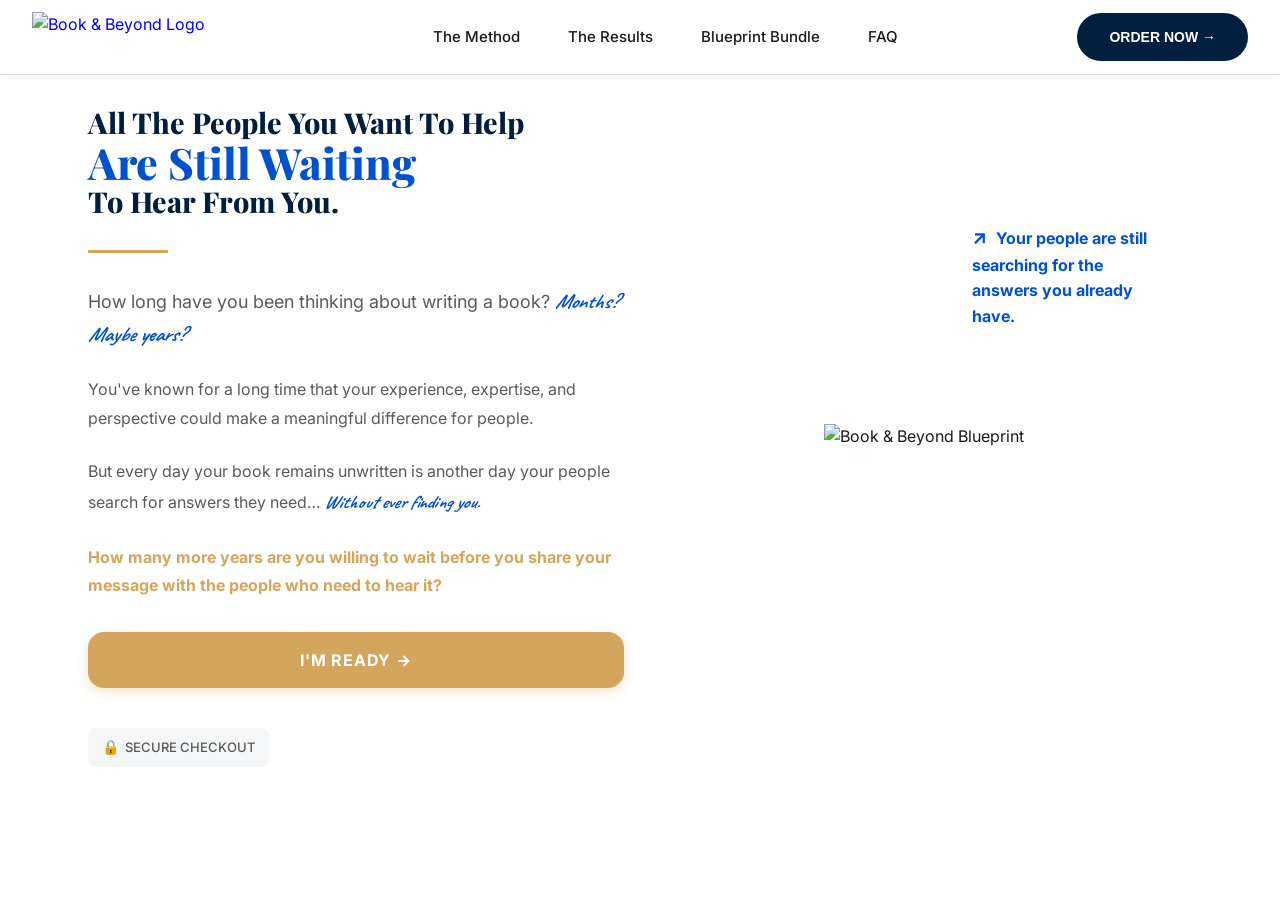
==== commit 111f39f6: "Rename bb-funnel-index.html to index.html" ====
--- a/index.html
+++ b/index.html
@@ -1,625 +1,673 @@
 <!DOCTYPE html>
 <html lang="en">
 <head>
-  <meta charset="UTF-8" />
-  <meta name="viewport" content="width=device-width, initial-scale=1.0" />
-
-  <title>The Book & Beyond Blueprint Bundle™</title>
-
-  <style>
-    :root {
-      --white: #ffffff;
-      --ivory: #fbfaf6;
-      --blue-pale: #f4f9ff;
-      --blue-soft: #e7f2ff;
-      --blue: #0b63f6;
-      --navy: #071d49;
-      --navy-dark: #061531;
-      --gold: #c99322;
-      --gold-dark: #a87106;
-      --text: #14213d;
-      --muted: #5d6b82;
-      --line: #d9e8f7;
-      --shadow: 0 24px 70px rgba(7, 29, 73, 0.14);
-
-      --serif: Georgia, "Times New Roman", serif;
-      --sans: -apple-system, BlinkMacSystemFont, "Segoe UI", Roboto, Helvetica, Arial, sans-serif;
-      --hand: "Brush Script MT", "Lucida Handwriting", cursive;
-    }
-
-    * {
-      box-sizing: border-box;
-    }
-
-    html {
-      scroll-behavior: smooth;
-    }
-
-    body {
-      margin: 0;
-      font-family: var(--sans);
-      color: var(--text);
-      background: var(--white);
-    }
-
-    img {
-      max-width: 100%;
-      display: block;
-    }
-
-    a {
-      color: inherit;
-      text-decoration: none;
-    }
-
-    .page {
-      min-height: 100vh;
-      background:
-        radial-gradient(circle at 78% 18%, rgba(11, 99, 246, 0.08), transparent 30%),
-        linear-gradient(180deg, #ffffff 0%, #f8fbff 100%);
-      position: relative;
-      overflow: hidden;
-    }
-
-    .page::before {
-      content: "";
-      position: absolute;
-      top: 130px;
-      right: 60px;
-      width: 270px;
-      height: 270px;
-      background-image:
-        linear-gradient(rgba(11, 99, 246, 0.12) 1px, transparent 1px),
-        linear-gradient(90deg, rgba(11, 99, 246, 0.12) 1px, transparent 1px);
-      background-size: 26px 26px;
-      opacity: 0.7;
-      z-index: 0;
-    }
-
-    .page::after {
-      content: "";
-      position: absolute;
-      left: 52px;
-      bottom: 70px;
-      width: 190px;
-      height: 190px;
-      background-image: radial-gradient(rgba(11, 99, 246, 0.2) 2px, transparent 2px);
-      background-size: 18px 18px;
-      opacity: 0.4;
-      z-index: 0;
-    }
-
-    .container {
-      width: min(1180px, calc(100% - 48px));
-      margin: 0 auto;
-      position: relative;
-      z-index: 2;
-    }
-
-    /* NAVIGATION */
-
-    .site-header {
-      position: sticky;
-      top: 0;
-      z-index: 20;
-      background: rgba(255, 255, 255, 0.94);
-      backdrop-filter: blur(16px);
-      border-bottom: 1px solid var(--line);
-    }
-
-    .nav {
-      height: 84px;
-      display: flex;
-      align-items: center;
-      justify-content: space-between;
-      gap: 32px;
-    }
-
-    .nav-logo {
-      display: flex;
-      align-items: center;
-      gap: 12px;
-    }
-
-    .nav-logo img {
-      width: 66px;
-      height: 66px;
-      object-fit: contain;
-    }
-
-    .nav-links {
-      display: flex;
-      align-items: center;
-      gap: 34px;
-      font-size: 0.92rem;
-      font-weight: 800;
-      color: var(--navy);
-    }
-
-    .nav-links a {
-      white-space: nowrap;
-    }
-
-    .nav-button {
-      padding: 13px 20px;
-      border-radius: 999px;
-      background: var(--navy);
-      color: var(--white);
-      font-weight: 900;
-      box-shadow: 0 10px 22px rgba(7, 29, 73, 0.18);
-    }
-
-    /* HERO */
-
-    .hero {
-      min-height: calc(100vh - 84px);
-      display: flex;
-      align-items: center;
-      padding: 58px 0 78px;
-    }
-
-    .hero-grid {
-      display: grid;
-      grid-template-columns: minmax(0, 1.02fr) minmax(420px, 0.98fr);
-      align-items: center;
-      gap: 52px;
-    }
-
-    .hero-copy {
-      max-width: 720px;
-    }
-
-    .eyebrow {
-      margin: 0 0 18px;
-      color: var(--blue);
-      font-size: 0.78rem;
-      font-weight: 900;
-      letter-spacing: 0.12em;
-      text-transform: uppercase;
-    }
-
-    h1 {
-      margin: 0;
-      color: var(--navy);
-      font-family: var(--serif);
-      font-size: clamp(4.1rem, 6.7vw, 7rem);
-      line-height: 0.95;
-      letter-spacing: -0.055em;
-    }
-
-    h1 span,
-    h1 strong {
-      display: block;
-    }
-
-    h1 strong {
-      color: var(--blue);
-      font-weight: 900;
-    }
-
-    .gold-divider {
-      width: min(390px, 80%);
-      height: 1px;
-      margin: 30px 0 34px;
-      background: linear-gradient(90deg, transparent, var(--gold), transparent);
-      position: relative;
-    }
-
-    .gold-divider::after {
-      content: "✦";
-      position: absolute;
-      left: 50%;
-      top: 50%;
-      transform: translate(-50%, -50%);
-      padding: 0 12px;
-      background: var(--white);
-      color: var(--gold);
-      font-size: 1rem;
-    }
-
-    .hero-copy p {
-      max-width: 640px;
-      margin: 0 0 16px;
-      color: var(--text);
-      font-size: 1.06rem;
-      line-height: 1.65;
-    }
-
-    .hero-copy .blue-line {
-      margin: 12px 0 18px;
-      color: var(--blue);
-      font-family: var(--serif);
-      font-size: clamp(2rem, 2.9vw, 3rem);
-      font-weight: 900;
-      line-height: 1.05;
-    }
-
-    .hero-question {
-      margin-top: 24px !important;
-      font-weight: 850;
-      color: var(--navy) !important;
-    }
-
-    .hero-question span {
-      color: var(--gold-dark);
-      border-bottom: 3px solid rgba(201, 147, 34, 0.25);
-    }
-
-    .cta-row {
-      display: flex;
-      align-items: center;
-      gap: 18px;
-      flex-wrap: wrap;
-      margin-top: 28px;
-    }
-
-    .primary-button {
-      display: inline-flex;
-      align-items: center;
-      justify-content: center;
-      min-height: 58px;
-      padding: 0 34px;
-      border-radius: 999px;
-      background: linear-gradient(180deg, #dba22a 0%, #b77905 100%);
-      color: var(--white);
-      font-size: 0.9rem;
-      font-weight: 950;
-      letter-spacing: 0.08em;
-      text-transform: uppercase;
-      box-shadow: 0 16px 32px rgba(183, 121, 5, 0.28);
-    }
-
-    .secure-note {
-      color: var(--muted);
-      font-size: 0.78rem;
-      font-weight: 800;
-      letter-spacing: 0.08em;
-      text-transform: uppercase;
-    }
-
-    .secure-note::before {
-      content: "🔒";
-      margin-right: 6px;
-    }
-
-    .hero-visual {
-      position: relative;
-      min-height: 640px;
-      display: grid;
-      place-items: center;
-    }
-
-    .book-glow {
-      position: absolute;
-      width: 560px;
-      height: 560px;
-      border-radius: 999px;
-      background: radial-gradient(circle, rgba(11, 99, 246, 0.16), transparent 62%);
-      z-index: 0;
-    }
-
-    .hero-book {
-      width: min(100%, 600px);
-      max-height: 720px;
-      object-fit: contain;
-      filter: drop-shadow(0 34px 45px rgba(7, 29, 73, 0.18));
-      position: relative;
-      z-index: 2;
-    }
-
-    .hand-note {
-      position: absolute;
-      right: -4px;
-      top: 28%;
-      width: 230px;
-      padding: 18px 20px;
-      border: 1px solid rgba(11, 99, 246, 0.16);
-      border-radius: 18px;
-      background: rgba(255, 255, 255, 0.86);
-      box-shadow: 0 18px 40px rgba(7, 29, 73, 0.08);
-      color: var(--blue);
-      font-family: var(--hand);
-      font-size: 2rem;
-      line-height: 1.08;
-      transform: rotate(-3deg);
-      z-index: 3;
-    }
-
-    .hand-note::after {
-      content: "↙";
-      display: block;
-      margin-top: 6px;
-      font-family: var(--sans);
-      font-size: 2.6rem;
-      line-height: 1;
-    }
-
-    .scroll-cue {
-      position: absolute;
-      left: 50%;
-      bottom: 24px;
-      transform: translateX(-50%);
-      color: var(--muted);
-      font-size: 0.76rem;
-      font-weight: 800;
-      letter-spacing: 0.12em;
-      text-transform: uppercase;
-    }
-
-    /* RESPONSIVE */
-
-    @media (max-width: 1080px) {
-      .hero-grid {
-        grid-template-columns: 1fr;
-        gap: 32px;
-      }
-
-      .hero-copy {
-        max-width: 860px;
-        text-align: center;
-        margin: 0 auto;
-      }
-
-      .hero-copy p,
-      .gold-divider {
-        margin-left: auto;
-        margin-right: auto;
-      }
-
-      .cta-row {
-        justify-content: center;
-      }
-
-      .hero-visual {
-        min-height: auto;
-        padding-top: 20px;
-      }
-
-      .hero-book {
-        max-height: 560px;
-      }
-
-      .hand-note {
-        right: 8%;
-        top: 20%;
-      }
-    }
-
-    @media (max-width: 820px) {
-      .nav {
-        height: auto;
-        min-height: 78px;
-        padding: 12px 0;
-      }
-
-      .nav-links {
-        gap: 14px;
-        font-size: 0.78rem;
-      }
-
-      .nav-links a:not(.nav-button) {
-        display: none;
-      }
-
-      .nav-logo img {
-        width: 56px;
-        height: 56px;
-      }
-
-      .hero {
-        padding: 48px 0 70px;
-      }
-
-      h1 {
-        font-size: clamp(3.35rem, 12vw, 5rem);
-      }
-
-      .hero-copy {
-        text-align: left;
-      }
-
-      .hero-copy p,
-      .gold-divider {
-        margin-left: 0;
-        margin-right: 0;
-      }
-
-      .cta-row {
-        justify-content: flex-start;
-      }
-
-      .hand-note {
-        position: static;
-        width: 100%;
-        max-width: 360px;
-        margin: 18px auto 0;
-        text-align: center;
-        transform: none;
-      }
-
-      .hand-note::after {
-        display: none;
-      }
-
-      .book-glow {
-        width: 380px;
-        height: 380px;
-      }
-    }
-
-    @media (max-width: 560px) {
-      .container {
-        width: min(100% - 28px, 1180px);
-      }
-
-      .page::before {
-        right: -80px;
-        top: 120px;
-      }
-
-      h1 {
-        font-size: clamp(3rem, 14vw, 4.1rem);
-      }
-
-      .hero-copy .blue-line {
-        font-size: clamp(1.8rem, 9vw, 2.5rem);
-      }
-
-      .primary-button {
-        width: 100%;
-      }
-
-      .cta-row {
-        width: 100%;
-      }
-
-      .secure-note {
-        width: 100%;
-        text-align: center;
-      }
-    }
-  </style>
+    <meta charset="UTF-8">
+    <meta name="viewport" content="width=device-width, initial-scale=1.0">
+    <title>Book & Beyond - The Blueprint Bundle</title>
+    
+    <!-- Google Fonts -->
+    <link href="https://fonts.googleapis.com/css2?family=Playfair+Display:wght@700;800&family=Inter:wght@400;500;600;700&family=Caveat:wght@700&display=swap" rel="stylesheet">
+    
+    <!-- ========================================
+         EMBEDDED CSS - START
+         ======================================== -->
+    <style>
+        /* -------- GLOBAL VARIABLES & BRANDING -------- */
+        :root {
+            --navy: #001f3f;
+            --navy-dark: #000d1a;
+            --bright-blue: #0052CC;
+            --bright-blue-light: #3366ff;
+            --gold: #D4A55C;
+            --gold-dark: #B8933F;
+            --off-white: #F8F9FA;
+            --light-gray: #E8EAED;
+            --text-dark: #1a1a1a;
+            --text-gray: #5a5a5a;
+            --white: #FFFFFF;
+            --border-color: #DDD;
+            
+            /* Typography */
+            --font-serif: 'Playfair Display', Georgia, serif;
+            --font-sans: 'Inter', -apple-system, BlinkMacSystemFont, 'Segoe UI', sans-serif;
+            --font-script: 'Caveat', cursive;
+            
+            /* Spacing */
+            --spacing-xs: 0.5rem;
+            --spacing-sm: 1rem;
+            --spacing-md: 1.5rem;
+            --spacing-lg: 2rem;
+            --spacing-xl: 3rem;
+            --spacing-xxl: 4rem;
+            
+            /* Border Radius */
+            --radius-sm: 4px;
+            --radius-md: 8px;
+            --radius-lg: 16px;
+            --radius-full: 9999px;
+        }
+        
+        /* -------- RESET & BASE STYLES -------- */
+        * {
+            margin: 0;
+            padding: 0;
+            box-sizing: border-box;
+        }
+        
+        html {
+            scroll-behavior: smooth;
+        }
+        
+        body {
+            font-family: var(--font-sans);
+            color: var(--text-dark);
+            background-color: var(--white);
+            line-height: 1.6;
+            overflow-x: hidden;
+        }
+        
+        /* -------- HEADER & NAVIGATION -------- */
+        header {
+            position: sticky;
+            top: 0;
+            z-index: 1000;
+            background-color: var(--white);
+            border-bottom: 1px solid var(--border-color);
+            box-shadow: 0 2px 8px rgba(0, 0, 0, 0.05);
+        }
+        
+        .header-container {
+            max-width: 1400px;
+            margin: 0 auto;
+            padding: 0.75rem var(--spacing-lg);
+            display: flex;
+            align-items: center;
+            justify-content: space-between;
+        }
+        
+        .logo {
+            display: flex;
+            align-items: center;
+            text-decoration: none;
+            margin-right: var(--spacing-xl);
+        }
+        
+        .logo img {
+            height: 50px;
+            width: auto;
+        }
+        
+        nav {
+            flex: 1;
+            display: flex;
+            justify-content: center;
+            gap: var(--spacing-xl);
+        }
+        
+        nav a {
+            font-size: 15px;
+            font-weight: 500;
+            color: var(--text-dark);
+            text-decoration: none;
+            transition: color 0.3s ease;
+            position: relative;
+        }
+        
+        nav a::after {
+            content: '';
+            position: absolute;
+            bottom: -4px;
+            left: 0;
+            width: 0;
+            height: 2px;
+            background-color: var(--gold);
+            transition: width 0.3s ease;
+        }
+        
+        nav a:hover::after {
+            width: 100%;
+        }
+        
+        .nav-cta {
+            background-color: var(--navy);
+            color: var(--white);
+            padding: var(--spacing-sm) var(--spacing-lg);
+            border-radius: var(--radius-full);
+            font-weight: 600;
+            font-size: 14px;
+            transition: all 0.3s ease;
+            white-space: nowrap;
+            cursor: pointer;
+            border: none;
+        }
+        
+        .nav-cta:hover {
+            background-color: var(--navy-dark);
+            transform: translateY(-2px);
+            box-shadow: 0 8px 16px rgba(0, 31, 63, 0.2);
+        }
+        
+        /* -------- HERO SECTION -------- */
+        .hero {
+            position: relative;
+            padding: clamp(2rem, 8vh, 4rem) clamp(1.5rem, 5vw, 4rem);
+            min-height: 650px;
+            height: auto;
+            display: flex;
+            align-items: center;
+            overflow: hidden;
+        }
+        
+        .hero::before {
+            content: '';
+            position: absolute;
+            top: 0;
+            left: 0;
+            width: 100%;
+            height: 100%;
+            background-image: url('/images/hero-background.png');
+            background-size: cover;
+            background-position: center;
+            background-attachment: fixed;
+            opacity: 1;
+            pointer-events: none;
+            z-index: 1;
+        }
+        
+        /* Radial fade overlay - ensures center content is clean */
+        .hero::after {
+            content: '';
+            position: absolute;
+            top: 50%;
+            left: 50%;
+            width: 70%;
+            height: 70%;
+            background: radial-gradient(circle, #ffffff 0%, transparent 70%);
+            transform: translate(-50%, -50%);
+            pointer-events: none;
+            z-index: 2;
+        }
+        
+        .hero-container {
+            max-width: 1200px;
+            margin: 0 auto;
+            width: 100%;
+            display: grid;
+            grid-template-columns: 1fr 1fr;
+            gap: var(--spacing-lg);
+            align-items: center;
+            position: relative;
+            z-index: 3;
+            padding: 0 var(--spacing-xl);
+        }
+        
+        .hero-content {
+            animation: fadeInUp 0.8s ease-out;
+        }
+        
+        .hero-eyebrow {
+            font-size: 12px;
+            font-weight: 600;
+            letter-spacing: 0.15em;
+            color: var(--navy);
+            text-transform: uppercase;
+            margin-bottom: var(--spacing-md);
+            opacity: 0;
+            animation: fadeInUp 0.8s ease-out 0.1s forwards;
+        }
+        
+        .hero-headline {
+            font-family: var(--font-serif);
+            font-size: clamp(2rem, 5vw, 3.5rem);
+            font-weight: 800;
+            line-height: 1.1;
+            margin-bottom: var(--spacing-lg);
+            opacity: 0;
+            animation: fadeInUp 0.8s ease-out 0.2s forwards;
+        }
+        
+        .hero-headline-navy {
+            color: var(--navy);
+            font-size: 0.9em;
+            display: block;
+        }
+        
+        .hero-headline-blue {
+            color: var(--bright-blue);
+            display: block;
+            font-size: 1.35em;
+        }
+        
+        /* Script font highlights - BRIGHT BLUE SCRIPT */
+        .hero-script-highlight {
+            font-family: var(--font-script);
+            font-size: 1.15em;
+            font-weight: 700;
+            color: var(--bright-blue);
+            font-style: italic;
+        }
+        
+        .hero-script-gold {
+            font-family: var(--font-script);
+            font-size: 1.15em;
+            font-weight: 700;
+            color: var(--bright-blue);
+            font-style: italic;
+        }
+        
+        .hero-divider {
+            height: 3px;
+            width: 80px;
+            background: linear-gradient(90deg, var(--gold) 0%, var(--gold) 100%);
+            margin: var(--spacing-lg) 0;
+            opacity: 0;
+            animation: fadeInUp 0.8s ease-out 0.3s forwards;
+        }
+        
+        .hero-subheading {
+            font-size: 18px;
+            color: var(--text-gray);
+            margin-bottom: var(--spacing-md);
+            opacity: 0;
+            animation: fadeInUp 0.8s ease-out 0.4s forwards;
+        }
+        
+        .hero-subheading strong {
+            color: var(--navy);
+            font-weight: 600;
+        }
+        
+        .hero-body-text {
+            font-size: 16px;
+            color: var(--text-gray);
+            line-height: 1.8;
+            margin-bottom: var(--spacing-md);
+            opacity: 0;
+            animation: fadeInUp 0.8s ease-out 0.5s forwards;
+        }
+        
+        .hero-body-text strong {
+            color: var(--navy);
+            font-weight: 600;
+        }
+        
+        .hero-body-text-gold {
+            font-size: 16px;
+            color: var(--gold);
+            line-height: 1.8;
+            margin-bottom: var(--spacing-md);
+            opacity: 0;
+            animation: fadeInUp 0.8s ease-out 0.5s forwards;
+            font-weight: 700;
+        }
+        
+        .hero-cta-group {
+            display: flex;
+            flex-direction: column;
+            gap: var(--spacing-md);
+            margin-top: var(--spacing-lg);
+            opacity: 0;
+            animation: fadeInUp 0.8s ease-out 0.6s forwards;
+        }
+        
+        .btn-primary {
+            display: inline-block;
+            padding: 18px 40px;
+            background-color: var(--gold);
+            color: var(--white);
+            font-family: var(--font-sans);
+            font-size: 16px;
+            font-weight: 700;
+            text-decoration: none;
+            border: none;
+            border-radius: var(--radius-lg);
+            cursor: pointer;
+            transition: all 0.3s ease;
+            box-shadow: 0 4px 12px rgba(212, 165, 92, 0.3);
+            width: fit-content;
+            text-transform: uppercase;
+            letter-spacing: 0.05em;
+        }
+        
+        .btn-primary:hover {
+            background-color: var(--gold-dark);
+            transform: translateY(-3px);
+            box-shadow: 0 8px 20px rgba(212, 165, 92, 0.4);
+        }
+        
+        .btn-primary:active {
+            transform: translateY(-1px);
+        }
+        
+        .hero-security {
+            display: flex;
+            align-items: center;
+            gap: 6px;
+            font-size: 13px;
+            color: var(--text-gray);
+            margin-top: var(--spacing-sm);
+            background-color: rgba(0, 31, 63, 0.04);
+            padding: 8px 14px;
+            border-radius: var(--radius-md);
+            width: fit-content;
+            font-weight: 500;
+        }
+        
+        .hero-security::before {
+            content: '🔒';
+            font-size: 14px;
+        }
+        
+        /* -------- HERO IMAGE SECTION -------- */
+        .hero-image-wrapper {
+            position: relative;
+            display: flex;
+            justify-content: center;
+            align-items: center;
+            opacity: 0;
+            animation: fadeInRight 0.8s ease-out 0.3s forwards;
+        }
+        
+        .hero-image-wrapper img {
+            max-width: 100%;
+            height: auto;
+            filter: drop-shadow(0 20px 40px rgba(0, 31, 63, 0.15));
+            transition: transform 0.3s ease;
+        }
+        
+        .hero-image-wrapper:hover img {
+            transform: scale(1.02) translateY(-5px);
+        }
+        
+        /* -------- HANDWRITTEN NOTE -------- */
+        .hero-note {
+            position: absolute;
+            bottom: 120px;
+            right: 40px;
+            font-family: var(--font-sans);
+            font-size: 16px;
+            color: var(--bright-blue);
+            max-width: 180px;
+            line-height: 1.6;
+            opacity: 0;
+            animation: fadeInUp 0.8s ease-out 0.7s forwards;
+            transform-origin: bottom right;
+            font-weight: 700;
+            font-style: normal;
+        }
+        
+        .hero-note::before {
+            content: '↗ ';
+            font-size: 20px;
+            margin-right: 4px;
+        }
+        
+        /* -------- ANIMATIONS -------- */
+        @keyframes fadeInUp {
+            from {
+                opacity: 0;
+                transform: translateY(30px);
+            }
+            to {
+                opacity: 1;
+                transform: translateY(0);
+            }
+        }
+        
+        @keyframes fadeInRight {
+            from {
+                opacity: 0;
+                transform: translateX(40px);
+            }
+            to {
+                opacity: 1;
+                transform: translateX(0);
+            }
+        }
+        
+        /* -------- RESPONSIVE DESIGN -------- */
+        @media (max-width: 1200px) {
+            .hero-container {
+                gap: var(--spacing-md);
+            }
+        }
+        
+        @media (max-width: 768px) {
+            .header-container {
+                flex-wrap: wrap;
+                gap: var(--spacing-md);
+            }
+            
+            nav {
+                order: 3;
+                width: 100%;
+                flex-wrap: wrap;
+                justify-content: center;
+                gap: var(--spacing-md);
+                margin-top: var(--spacing-md);
+            }
+            
+            .nav-cta {
+                order: 4;
+            }
+            
+            .hero {
+                padding: var(--spacing-lg) var(--spacing-md);
+                min-height: 550px;
+            }
+            
+            .hero-headline {
+                font-size: clamp(1.6rem, 5vw, 2.8rem);
+            }
+            
+            .hero-subheading {
+                font-size: 16px;
+            }
+            
+            .hero-body-text {
+                font-size: 15px;
+            }
+        }
+        
+        @media (max-width: 600px) {
+            .hero-container {
+                grid-template-columns: 1fr;
+                gap: var(--spacing-lg);
+            }
+            
+            .hero-note {
+                position: static;
+                margin-top: var(--spacing-lg);
+                text-align: center;
+                max-width: 100%;
+            }
+            
+            .header-container {
+                padding: var(--spacing-md) var(--spacing-sm);
+            }
+            
+            nav {
+                gap: var(--spacing-sm);
+            }
+            
+            nav a {
+                font-size: 13px;
+            }
+            
+            .hero {
+                padding: var(--spacing-lg) var(--spacing-sm);
+                min-height: auto;
+            }
+            
+            .hero-headline {
+                font-size: 1.8rem;
+            }
+            
+            .btn-primary {
+                width: 100%;
+                text-align: center;
+            }
+        }
+            
+            .hero {
+                padding: var(--spacing-lg) var(--spacing-sm);
+            }
+            
+            .hero-headline {
+                font-size: 2rem;
+            }
+            
+            .btn-primary {
+                width: 100%;
+                text-align: center;
+            }
+        }
+    </style>
+    <!-- ========================================
+         EMBEDDED CSS - END
+         ======================================== -->
 </head>
-
 <body>
-  <div class="page">
-    <header class="site-header">
-      <div class="container">
-        <nav class="nav" aria-label="Main navigation">
-          <a class="nav-logo" href="#hero" aria-label="Book & Beyond Publishing home">
-            <img src="images/brand/bb-logo.png" alt="Book & Beyond Publishing logo" />
-          </a>
-
-          <div class="nav-links">
-            <a href="#method">The Method</a>
-            <a href="#proof">The Results</a>
-            <a href="#offer">Blueprint Bundle</a>
-            <a href="#faq">FAQ</a>
-            <a class="nav-button" href="#checkout">ORDER NOW →</a>
-          </div>
-        </nav>
-      </div>
+    <!-- ========================================
+         HEADER SECTION
+         ======================================== -->
+    <header>
+        <div class="header-container">
+            <a href="#" class="logo">
+                <img src="/images/bb-logo.png" alt="Book & Beyond Logo">
+            </a>
+            <nav>
+                <a href="#method">The Method</a>
+                <a href="#results">The Results</a>
+                <a href="#bundle">Blueprint Bundle</a>
+                <a href="#faq">FAQ</a>
+            </nav>
+            <button class="nav-cta" onclick="scrollToSection('checkout')">ORDER NOW →</button>
+        </div>
     </header>
-
-    <main>
-      <section id="hero" class="hero">
-        <div class="container hero-grid">
-          <div class="hero-copy">
-            <p class="eyebrow">The Book & Beyond Blueprint Bundle™</p>
-
-            <h1>
-              <span>All The People You Want To Help</span>
-              <strong>Are Still Waiting</strong>
-              <span>To Hear From You.</span>
-            </h1>
-
-            <div class="gold-divider" aria-hidden="true"></div>
-
-            <p>How long have you been thinking about writing a book?</p>
-
-            <p class="blue-line">Months? Maybe years?</p>
-
-            <p>
-              You’ve known for a long time that your experience, expertise, and
-              perspective could make a meaningful difference for people.
-            </p>
-
-            <p>
-              But every day your book remains unwritten is another day your people
-              search for answers they need…
-            </p>
-
-            <p class="blue-line">Without ever finding you.</p>
-
-            <p class="hero-question">
-              How many <span>more years</span> are you willing to wait before you
-              share your message with the people who need to hear it?
-            </p>
-
-            <div class="cta-row">
-              <a class="primary-button" href="#checkout">I’m Ready →</a>
-              <span class="secure-note">Secure Checkout</span>
+    
+    <!-- ========================================
+         HERO SECTION
+         ======================================== -->
+    <section class="hero" id="hero">
+        <div class="hero-container">
+            <!-- Left Content -->
+            <div class="hero-content">
+                <h1 class="hero-headline">
+                    <span class="hero-headline-navy">All The People You Want To Help</span>
+                    <span class="hero-headline-blue">Are Still Waiting</span>
+                    <span class="hero-headline-navy">To Hear From You.</span>
+                </h1>
+                
+                <div class="hero-divider"></div>
+                
+                <div class="hero-subheading">How long have you been thinking about writing a book? <span class="hero-script-highlight">Months? Maybe years?</span></div>
+                
+                <div class="hero-body-text">
+                    You've known for a long time that your experience, expertise, and perspective could make a meaningful difference for people.
+                </div>
+                
+                <div class="hero-body-text">
+                    But every day your book remains unwritten is another day your people search for answers they need… <span class="hero-script-highlight">Without ever finding you.</span>
+                </div>
+                
+                <div class="hero-body-text-gold">
+                    How many more years are you willing to wait before you share your message with the people who need to hear it?
+                </div>
+                
+                <div class="hero-cta-group">
+                    <button class="btn-primary" onclick="scrollToSection('checkout')">I'M READY →</button>
+                    <div class="hero-security">SECURE CHECKOUT</div>
+                </div>
             </div>
-          </div>
-
-          <div class="hero-visual" aria-label="Blueprint Bundle book visual">
-            <div class="book-glow" aria-hidden="true"></div>
-
-            <img
-              class="hero-book"
-              src="images/1-hero/hero-book-blueprint.png"
-              alt="The Authority Book Ecosystem Blueprint"
-            />
-
-            <div class="hand-note">
-              Your people are still searching for the answers you already have.
+            
+            <!-- Right Image -->
+            <div class="hero-image-wrapper">
+                <img src="/images/hero-book-blueprint.png" alt="Book & Beyond Blueprint">
+                <div class="hero-note">
+                    Your people are still searching for the answers you already have.
+                </div>
             </div>
-          </div>
         </div>
-
-        <div class="scroll-cue">Start Here</div>
-      </section>
-            <section id="method" class="method-section">
-        <div class="container">
-          <div class="method-intro">
-            <p class="method-label">The Method</p>
-
-            <h2>
-              The Goal Was Never To Write A Book.<br />
-              <span>The Goal Was To Help People.</span>
-            </h2>
-
-            <p class="lead">
-              <strong>Traditional Writers</strong> focus on publishing books.
-              <br />
-              <strong>Authority Builders</strong> focus on helping people.
-            </p>
-
-            <div class="method-shift-line">
-              <span>✦</span>
-              And that single shift changes everything.
-              <span>✦</span>
-            </div>
-          </div>
-
-          <div class="method-comparison-grid">
-            <article class="method-card">
-              <img
-                src="images/2-method/traditional-writers-book.png"
-                alt="Traditional Writers focus on publishing books"
-              />
-
-              <p class="method-card-caption">
-                Traditional Writers see the book as the finish line.
-                <br />
-                <strong>The road ends at publication.</strong>
-              </p>
-            </article>
-
-            <article class="method-card">
-              <img
-                src="images/2-method/authority-builders-ecosystem.png"
-                alt="Authority Builders focus on helping people through an ecosystem"
-              />
-
-              <p class="method-card-caption">
-                Authority Builders see the book as the starting point.
-                <br />
-                <strong>The road begins with the reader.</strong>
-              </p>
-            </article>
-          </div>
-
-          <div class="method-bottom-note">
-            <p>
-              A book can share information.
-              <br />
-              But an <span>Authority Ecosystem</span> helps people move.
-            </p>
-          </div>
-        </div>
-      </section>
-    </main>
-  </div>
+    </section>
+    
+    <!-- ========================================
+         EMBEDDED JAVASCRIPT - START
+         ======================================== -->
+    <script>
+        // -------- UTILITY FUNCTIONS --------
+        
+        /**
+         * Scroll to a section smoothly
+         * @param {string} sectionId - The ID of the section to scroll to
+         */
+        function scrollToSection(sectionId) {
+            const element = document.getElementById(sectionId);
+            if (element) {
+                element.scrollIntoView({ behavior: 'smooth' });
+            }
+        }
+        
+        /**
+         * Scroll animation - fade in elements as they come into view
+         */
+        function initScrollAnimations() {
+            const observerOptions = {
+                threshold: 0.1,
+                rootMargin: '0px 0px -100px 0px'
+            };
+            
+            const observer = new IntersectionObserver((entries) => {
+                entries.forEach(entry => {
+                    if (entry.isIntersecting) {
+                        entry.target.style.opacity = '1';
+                        observer.unobserve(entry.target);
+                    }
+                });
+            }, observerOptions);
+            
+            // Observe all elements with animation class
+            document.querySelectorAll('[data-animate]').forEach(el => {
+                observer.observe(el);
+            });
+        }
+        
+        /**
+         * Sticky header effect - add shadow on scroll
+         */
+        function initHeaderScroll() {
+            const header = document.querySelector('header');
+            
+            window.addEventListener('scroll', () => {
+                if (window.scrollY > 0) {
+                    header.style.boxShadow = '0 4px 12px rgba(0, 0, 0, 0.1)';
+                } else {
+                    header.style.boxShadow = '0 2px 8px rgba(0, 0, 0, 0.05)';
+                }
+            });
+        }
+        
+        /**
+         * Initialize all interactions on DOM load
+         */
+        document.addEventListener('DOMContentLoaded', () => {
+            initHeaderScroll();
+            initScrollAnimations();
+        });
+        
+        // -------- BUTTON INTERACTIONS --------
+        document.querySelectorAll('.btn-primary').forEach(btn => {
+            btn.addEventListener('mouseenter', function() {
+                this.style.transform = 'translateY(-3px)';
+            });
+            
+            btn.addEventListener('mouseleave', function() {
+                this.style.transform = 'translateY(0)';
+            });
+        });
+    </script>
+    <!-- ========================================
+         EMBEDDED JAVASCRIPT - END
+         ======================================== -->
 </body>
 </html>
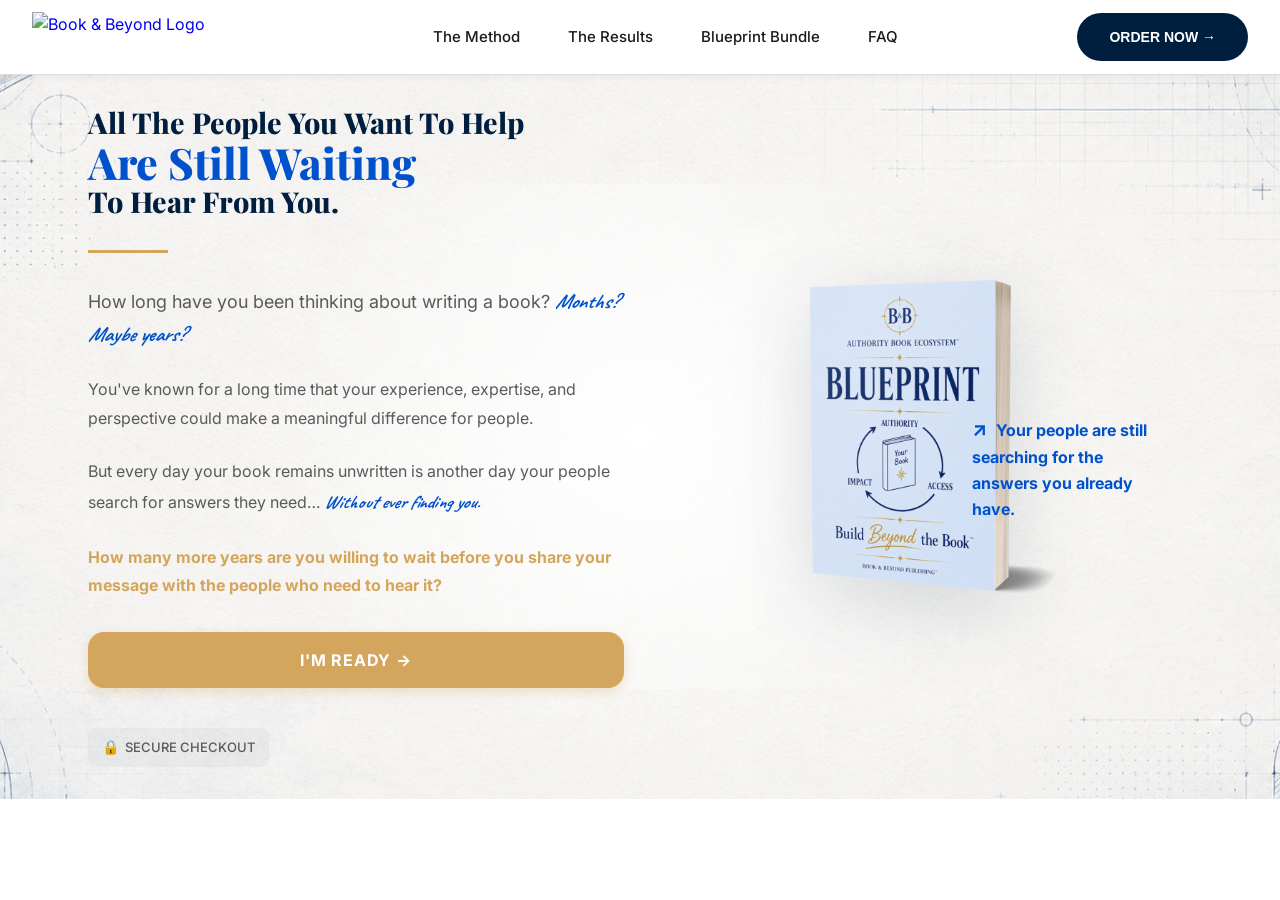
==== commit afc0a336: "new index" ====
--- a/index.html
+++ b/index.html
@@ -165,7 +165,7 @@
             left: 0;
             width: 100%;
             height: 100%;
-            background-image: url('/images/hero-background.png');
+            background-image: url('/images/1-hero/hero-background.png');
             background-size: cover;
             background-position: center;
             background-attachment: fixed;
@@ -583,7 +583,7 @@
             
             <!-- Right Image -->
             <div class="hero-image-wrapper">
-                <img src="/images/hero-book-blueprint.png" alt="Book & Beyond Blueprint">
+                <img src="/images/1-hero/hero-book-blueprint.png" alt="Book & Beyond Blueprint">
                 <div class="hero-note">
                     Your people are still searching for the answers you already have.
                 </div>
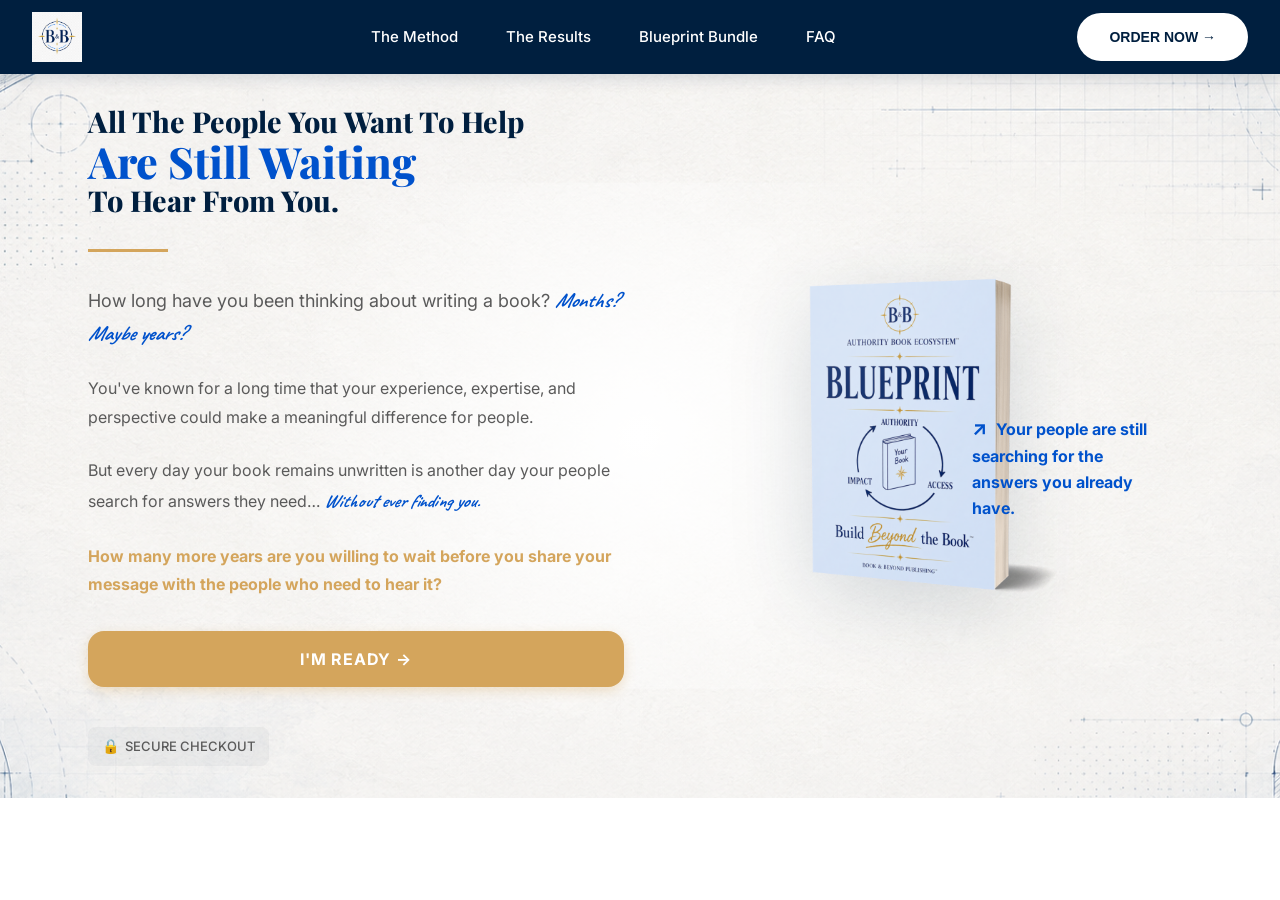
==== commit dd760c32: "new index" ====
--- a/index.html
+++ b/index.html
@@ -71,9 +71,9 @@
             position: sticky;
             top: 0;
             z-index: 1000;
-            background-color: var(--white);
-            border-bottom: 1px solid var(--border-color);
-            box-shadow: 0 2px 8px rgba(0, 0, 0, 0.05);
+            background-color: var(--navy);
+            border-bottom: none;
+            box-shadow: 0 4px 16px rgba(0, 31, 63, 0.15);
         }
         
         .header-container {
@@ -107,7 +107,7 @@
         nav a {
             font-size: 15px;
             font-weight: 500;
-            color: var(--text-dark);
+            color: var(--white);
             text-decoration: none;
             transition: color 0.3s ease;
             position: relative;
@@ -129,8 +129,8 @@
         }
         
         .nav-cta {
-            background-color: var(--navy);
-            color: var(--white);
+            background-color: var(--white);
+            color: var(--navy);
             padding: var(--spacing-sm) var(--spacing-lg);
             border-radius: var(--radius-full);
             font-weight: 600;
@@ -142,9 +142,10 @@
         }
         
         .nav-cta:hover {
-            background-color: var(--navy-dark);
+            background-color: var(--gold);
+            color: var(--white);
             transform: translateY(-2px);
-            box-shadow: 0 8px 16px rgba(0, 31, 63, 0.2);
+            box-shadow: 0 8px 16px rgba(212, 165, 92, 0.3);
         }
         
         /* -------- HERO SECTION -------- */
@@ -373,6 +374,7 @@
             height: auto;
             filter: drop-shadow(0 20px 40px rgba(0, 31, 63, 0.15));
             transition: transform 0.3s ease;
+            width: 120%;
         }
         
         .hero-image-wrapper:hover img {
@@ -534,7 +536,7 @@
     <header>
         <div class="header-container">
             <a href="#" class="logo">
-                <img src="/images/bb-logo.png" alt="Book & Beyond Logo">
+                <img src="/images/brand/bb-logo.png" alt="Book & Beyond Logo">
             </a>
             <nav>
                 <a href="#method">The Method</a>
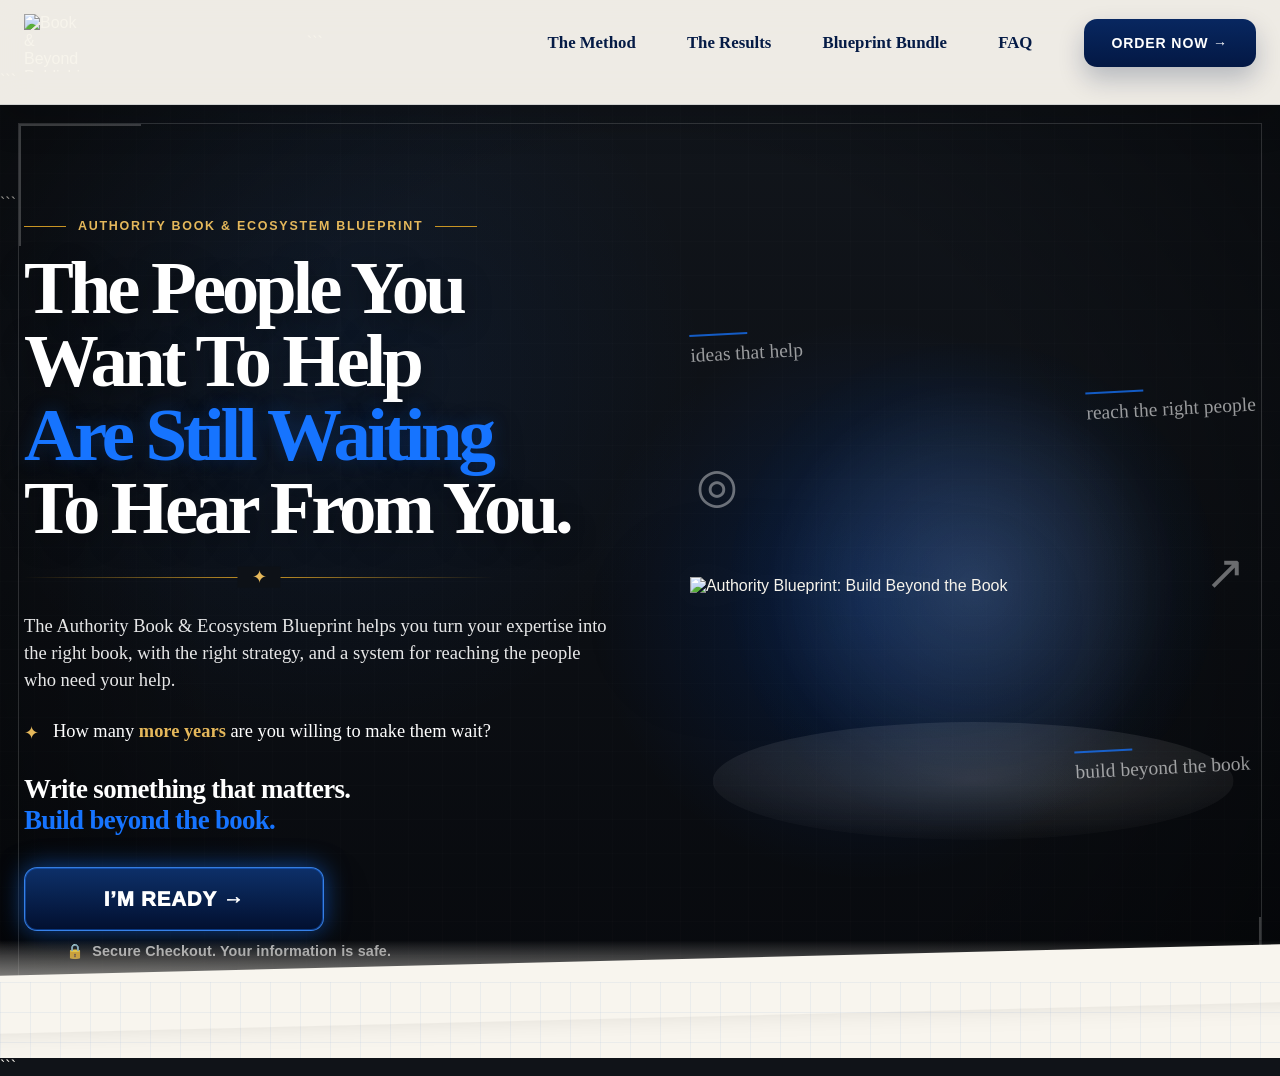
==== commit fe02b02e: "hero" ====
--- a/index.html
+++ b/index.html
@@ -1,675 +1,810 @@
 <!DOCTYPE html>
+
 <html lang="en">
 <head>
-    <meta charset="UTF-8">
-    <meta name="viewport" content="width=device-width, initial-scale=1.0">
-    <title>Book & Beyond - The Blueprint Bundle</title>
-    
-    <!-- Google Fonts -->
-    <link href="https://fonts.googleapis.com/css2?family=Playfair+Display:wght@700;800&family=Inter:wght@400;500;600;700&family=Caveat:wght@700&display=swap" rel="stylesheet">
-    
-    <!-- ========================================
-         EMBEDDED CSS - START
-         ======================================== -->
-    <style>
-        /* -------- GLOBAL VARIABLES & BRANDING -------- */
-        :root {
-            --navy: #001f3f;
-            --navy-dark: #000d1a;
-            --bright-blue: #0052CC;
-            --bright-blue-light: #3366ff;
-            --gold: #D4A55C;
-            --gold-dark: #B8933F;
-            --off-white: #F8F9FA;
-            --light-gray: #E8EAED;
-            --text-dark: #1a1a1a;
-            --text-gray: #5a5a5a;
-            --white: #FFFFFF;
-            --border-color: #DDD;
-            
-            /* Typography */
-            --font-serif: 'Playfair Display', Georgia, serif;
-            --font-sans: 'Inter', -apple-system, BlinkMacSystemFont, 'Segoe UI', sans-serif;
-            --font-script: 'Caveat', cursive;
-            
-            /* Spacing */
-            --spacing-xs: 0.5rem;
-            --spacing-sm: 1rem;
-            --spacing-md: 1.5rem;
-            --spacing-lg: 2rem;
-            --spacing-xl: 3rem;
-            --spacing-xxl: 4rem;
-            
-            /* Border Radius */
-            --radius-sm: 4px;
-            --radius-md: 8px;
-            --radius-lg: 16px;
-            --radius-full: 9999px;
-        }
-        
-        /* -------- RESET & BASE STYLES -------- */
-        * {
-            margin: 0;
-            padding: 0;
-            box-sizing: border-box;
-        }
-        
-        html {
-            scroll-behavior: smooth;
-        }
-        
-        body {
-            font-family: var(--font-sans);
-            color: var(--text-dark);
-            background-color: var(--white);
-            line-height: 1.6;
-            overflow-x: hidden;
-        }
-        
-        /* -------- HEADER & NAVIGATION -------- */
-        header {
-            position: sticky;
-            top: 0;
-            z-index: 1000;
-            background-color: var(--navy);
-            border-bottom: none;
-            box-shadow: 0 4px 16px rgba(0, 31, 63, 0.15);
-        }
-        
-        .header-container {
-            max-width: 1400px;
-            margin: 0 auto;
-            padding: 0.75rem var(--spacing-lg);
-            display: flex;
-            align-items: center;
-            justify-content: space-between;
-        }
-        
-        .logo {
-            display: flex;
-            align-items: center;
-            text-decoration: none;
-            margin-right: var(--spacing-xl);
-        }
-        
-        .logo img {
-            height: 50px;
-            width: auto;
-        }
-        
-        nav {
-            flex: 1;
-            display: flex;
-            justify-content: center;
-            gap: var(--spacing-xl);
-        }
-        
-        nav a {
-            font-size: 15px;
-            font-weight: 500;
-            color: var(--white);
-            text-decoration: none;
-            transition: color 0.3s ease;
-            position: relative;
-        }
-        
-        nav a::after {
-            content: '';
-            position: absolute;
-            bottom: -4px;
-            left: 0;
-            width: 0;
-            height: 2px;
-            background-color: var(--gold);
-            transition: width 0.3s ease;
-        }
-        
-        nav a:hover::after {
-            width: 100%;
-        }
-        
-        .nav-cta {
-            background-color: var(--white);
-            color: var(--navy);
-            padding: var(--spacing-sm) var(--spacing-lg);
-            border-radius: var(--radius-full);
-            font-weight: 600;
-            font-size: 14px;
-            transition: all 0.3s ease;
-            white-space: nowrap;
-            cursor: pointer;
-            border: none;
-        }
-        
-        .nav-cta:hover {
-            background-color: var(--gold);
-            color: var(--white);
-            transform: translateY(-2px);
-            box-shadow: 0 8px 16px rgba(212, 165, 92, 0.3);
-        }
-        
-        /* -------- HERO SECTION -------- */
-        .hero {
-            position: relative;
-            padding: clamp(2rem, 8vh, 4rem) clamp(1.5rem, 5vw, 4rem);
-            min-height: 650px;
-            height: auto;
-            display: flex;
-            align-items: center;
-            overflow: hidden;
-        }
-        
-        .hero::before {
-            content: '';
-            position: absolute;
-            top: 0;
-            left: 0;
-            width: 100%;
-            height: 100%;
-            background-image: url('/images/1-hero/hero-background.png');
-            background-size: cover;
-            background-position: center;
-            background-attachment: fixed;
-            opacity: 1;
-            pointer-events: none;
-            z-index: 1;
-        }
-        
-        /* Radial fade overlay - ensures center content is clean */
-        .hero::after {
-            content: '';
-            position: absolute;
-            top: 50%;
-            left: 50%;
-            width: 70%;
-            height: 70%;
-            background: radial-gradient(circle, #ffffff 0%, transparent 70%);
-            transform: translate(-50%, -50%);
-            pointer-events: none;
-            z-index: 2;
-        }
-        
-        .hero-container {
-            max-width: 1200px;
-            margin: 0 auto;
-            width: 100%;
-            display: grid;
-            grid-template-columns: 1fr 1fr;
-            gap: var(--spacing-lg);
-            align-items: center;
-            position: relative;
-            z-index: 3;
-            padding: 0 var(--spacing-xl);
-        }
-        
-        .hero-content {
-            animation: fadeInUp 0.8s ease-out;
-        }
-        
-        .hero-eyebrow {
-            font-size: 12px;
-            font-weight: 600;
-            letter-spacing: 0.15em;
-            color: var(--navy);
-            text-transform: uppercase;
-            margin-bottom: var(--spacing-md);
-            opacity: 0;
-            animation: fadeInUp 0.8s ease-out 0.1s forwards;
-        }
-        
-        .hero-headline {
-            font-family: var(--font-serif);
-            font-size: clamp(2rem, 5vw, 3.5rem);
-            font-weight: 800;
-            line-height: 1.1;
-            margin-bottom: var(--spacing-lg);
-            opacity: 0;
-            animation: fadeInUp 0.8s ease-out 0.2s forwards;
-        }
-        
-        .hero-headline-navy {
-            color: var(--navy);
-            font-size: 0.9em;
-            display: block;
-        }
-        
-        .hero-headline-blue {
-            color: var(--bright-blue);
-            display: block;
-            font-size: 1.35em;
-        }
-        
-        /* Script font highlights - BRIGHT BLUE SCRIPT */
-        .hero-script-highlight {
-            font-family: var(--font-script);
-            font-size: 1.15em;
-            font-weight: 700;
-            color: var(--bright-blue);
-            font-style: italic;
-        }
-        
-        .hero-script-gold {
-            font-family: var(--font-script);
-            font-size: 1.15em;
-            font-weight: 700;
-            color: var(--bright-blue);
-            font-style: italic;
-        }
-        
-        .hero-divider {
-            height: 3px;
-            width: 80px;
-            background: linear-gradient(90deg, var(--gold) 0%, var(--gold) 100%);
-            margin: var(--spacing-lg) 0;
-            opacity: 0;
-            animation: fadeInUp 0.8s ease-out 0.3s forwards;
-        }
-        
-        .hero-subheading {
-            font-size: 18px;
-            color: var(--text-gray);
-            margin-bottom: var(--spacing-md);
-            opacity: 0;
-            animation: fadeInUp 0.8s ease-out 0.4s forwards;
-        }
-        
-        .hero-subheading strong {
-            color: var(--navy);
-            font-weight: 600;
-        }
-        
-        .hero-body-text {
-            font-size: 16px;
-            color: var(--text-gray);
-            line-height: 1.8;
-            margin-bottom: var(--spacing-md);
-            opacity: 0;
-            animation: fadeInUp 0.8s ease-out 0.5s forwards;
-        }
-        
-        .hero-body-text strong {
-            color: var(--navy);
-            font-weight: 600;
-        }
-        
-        .hero-body-text-gold {
-            font-size: 16px;
-            color: var(--gold);
-            line-height: 1.8;
-            margin-bottom: var(--spacing-md);
-            opacity: 0;
-            animation: fadeInUp 0.8s ease-out 0.5s forwards;
-            font-weight: 700;
-        }
-        
-        .hero-cta-group {
-            display: flex;
-            flex-direction: column;
-            gap: var(--spacing-md);
-            margin-top: var(--spacing-lg);
-            opacity: 0;
-            animation: fadeInUp 0.8s ease-out 0.6s forwards;
-        }
-        
-        .btn-primary {
-            display: inline-block;
-            padding: 18px 40px;
-            background-color: var(--gold);
-            color: var(--white);
-            font-family: var(--font-sans);
-            font-size: 16px;
-            font-weight: 700;
-            text-decoration: none;
-            border: none;
-            border-radius: var(--radius-lg);
-            cursor: pointer;
-            transition: all 0.3s ease;
-            box-shadow: 0 4px 12px rgba(212, 165, 92, 0.3);
-            width: fit-content;
-            text-transform: uppercase;
-            letter-spacing: 0.05em;
-        }
-        
-        .btn-primary:hover {
-            background-color: var(--gold-dark);
-            transform: translateY(-3px);
-            box-shadow: 0 8px 20px rgba(212, 165, 92, 0.4);
-        }
-        
-        .btn-primary:active {
-            transform: translateY(-1px);
-        }
-        
-        .hero-security {
-            display: flex;
-            align-items: center;
-            gap: 6px;
-            font-size: 13px;
-            color: var(--text-gray);
-            margin-top: var(--spacing-sm);
-            background-color: rgba(0, 31, 63, 0.04);
-            padding: 8px 14px;
-            border-radius: var(--radius-md);
-            width: fit-content;
-            font-weight: 500;
-        }
-        
-        .hero-security::before {
-            content: '🔒';
-            font-size: 14px;
-        }
-        
-        /* -------- HERO IMAGE SECTION -------- */
-        .hero-image-wrapper {
-            position: relative;
-            display: flex;
-            justify-content: center;
-            align-items: center;
-            opacity: 0;
-            animation: fadeInRight 0.8s ease-out 0.3s forwards;
-        }
-        
-        .hero-image-wrapper img {
-            max-width: 100%;
-            height: auto;
-            filter: drop-shadow(0 20px 40px rgba(0, 31, 63, 0.15));
-            transition: transform 0.3s ease;
-            width: 120%;
-        }
-        
-        .hero-image-wrapper:hover img {
-            transform: scale(1.02) translateY(-5px);
-        }
-        
-        /* -------- HANDWRITTEN NOTE -------- */
-        .hero-note {
-            position: absolute;
-            bottom: 120px;
-            right: 40px;
-            font-family: var(--font-sans);
-            font-size: 16px;
-            color: var(--bright-blue);
-            max-width: 180px;
-            line-height: 1.6;
-            opacity: 0;
-            animation: fadeInUp 0.8s ease-out 0.7s forwards;
-            transform-origin: bottom right;
-            font-weight: 700;
-            font-style: normal;
-        }
-        
-        .hero-note::before {
-            content: '↗ ';
-            font-size: 20px;
-            margin-right: 4px;
-        }
-        
-        /* -------- ANIMATIONS -------- */
-        @keyframes fadeInUp {
-            from {
-                opacity: 0;
-                transform: translateY(30px);
-            }
-            to {
-                opacity: 1;
-                transform: translateY(0);
-            }
-        }
-        
-        @keyframes fadeInRight {
-            from {
-                opacity: 0;
-                transform: translateX(40px);
-            }
-            to {
-                opacity: 1;
-                transform: translateX(0);
-            }
-        }
-        
-        /* -------- RESPONSIVE DESIGN -------- */
-        @media (max-width: 1200px) {
-            .hero-container {
-                gap: var(--spacing-md);
-            }
-        }
-        
-        @media (max-width: 768px) {
-            .header-container {
-                flex-wrap: wrap;
-                gap: var(--spacing-md);
-            }
-            
-            nav {
-                order: 3;
-                width: 100%;
-                flex-wrap: wrap;
-                justify-content: center;
-                gap: var(--spacing-md);
-                margin-top: var(--spacing-md);
-            }
-            
-            .nav-cta {
-                order: 4;
-            }
-            
-            .hero {
-                padding: var(--spacing-lg) var(--spacing-md);
-                min-height: 550px;
-            }
-            
-            .hero-headline {
-                font-size: clamp(1.6rem, 5vw, 2.8rem);
-            }
-            
-            .hero-subheading {
-                font-size: 16px;
-            }
-            
-            .hero-body-text {
-                font-size: 15px;
-            }
-        }
-        
-        @media (max-width: 600px) {
-            .hero-container {
-                grid-template-columns: 1fr;
-                gap: var(--spacing-lg);
-            }
-            
-            .hero-note {
-                position: static;
-                margin-top: var(--spacing-lg);
-                text-align: center;
-                max-width: 100%;
-            }
-            
-            .header-container {
-                padding: var(--spacing-md) var(--spacing-sm);
-            }
-            
-            nav {
-                gap: var(--spacing-sm);
-            }
-            
-            nav a {
-                font-size: 13px;
-            }
-            
-            .hero {
-                padding: var(--spacing-lg) var(--spacing-sm);
-                min-height: auto;
-            }
-            
-            .hero-headline {
-                font-size: 1.8rem;
-            }
-            
-            .btn-primary {
-                width: 100%;
-                text-align: center;
-            }
-        }
-            
-            .hero {
-                padding: var(--spacing-lg) var(--spacing-sm);
-            }
-            
-            .hero-headline {
-                font-size: 2rem;
-            }
-            
-            .btn-primary {
-                width: 100%;
-                text-align: center;
-            }
-        }
-    </style>
-    <!-- ========================================
-         EMBEDDED CSS - END
-         ======================================== -->
+  <meta charset="UTF-8" />
+  <meta name="viewport" content="width=device-width, initial-scale=1.0" />
+
+  <title>Authority Blueprint | Book & Beyond Publishing</title>
+
+  <style>
+    :root {
+      --white: #ffffff;
+      --ivory: #f8f5ee;
+      --chalk: #101318;
+      --chalk-soft: #171b22;
+      --navy: #051b46;
+      --navy-deep: #02112f;
+      --blue: #005bff;
+      --blue-electric: #1674ff;
+      --gold: #c89424;
+      --gold-soft: #e5b85b;
+      --text: #f7f4ec;
+      --muted: rgba(255,255,255,.72);
+      --line: rgba(255,255,255,.18);
+      --paper-line: rgba(12, 82, 190, .22);
+
+      --serif: Georgia, "Times New Roman", serif;
+      --sans: -apple-system, BlinkMacSystemFont, "Segoe UI", Roboto, Helvetica, Arial, sans-serif;
+      --hand: "Brush Script MT", "Lucida Handwriting", cursive;
+    }
+
+    * {
+      box-sizing: border-box;
+    }
+
+    html {
+      scroll-behavior: smooth;
+    }
+
+    body {
+      margin: 0;
+      font-family: var(--sans);
+      background: var(--chalk);
+      color: var(--text);
+    }
+
+    img {
+      display: block;
+      max-width: 100%;
+    }
+
+    a {
+      color: inherit;
+      text-decoration: none;
+    }
+
+    button {
+      font: inherit;
+    }
+
+    .container {
+      width: min(1240px, calc(100% - 48px));
+      margin: 0 auto;
+    }
+
+    /* =========================
+       NAVIGATION
+    ========================= */
+
+    .site-header {
+      position: sticky;
+      top: 0;
+      z-index: 50;
+      padding: 14px 0;
+      background: rgba(248, 245, 238, .96);
+      border-bottom: 1px solid rgba(5, 27, 70, .12);
+      box-shadow: 0 14px 36px rgba(0,0,0,.18);
+      backdrop-filter: blur(18px);
+    }
+
+    .nav {
+      min-height: 58px;
+      display: flex;
+      align-items: center;
+      justify-content: space-between;
+      gap: 28px;
+    }
+
+    .nav-logo {
+      display: flex;
+      align-items: center;
+      width: 58px;
+      height: 58px;
+    }
+
+    .nav-logo img {
+      width: 58px;
+      height: 58px;
+      object-fit: contain;
+    }
+
+    .nav-links {
+      display: flex;
+      align-items: center;
+      gap: clamp(24px, 4vw, 58px);
+      color: var(--navy);
+      font-family: var(--serif);
+      font-size: 1.05rem;
+      font-weight: 700;
+    }
+
+    .nav-links a {
+      white-space: nowrap;
+    }
+
+    .nav-cta {
+      display: inline-flex;
+      align-items: center;
+      justify-content: center;
+      min-height: 48px;
+      padding: 0 28px;
+      border-radius: 13px;
+      background: linear-gradient(180deg, #082760 0%, #031844 100%);
+      color: var(--white);
+      font-family: var(--sans);
+      font-size: .88rem;
+      font-weight: 900;
+      letter-spacing: .06em;
+      text-transform: uppercase;
+      box-shadow: 0 12px 26px rgba(5, 27, 70, .24);
+    }
+
+    .nav-toggle {
+      display: none;
+      width: 46px;
+      height: 46px;
+      border: 1px solid rgba(5, 27, 70, .14);
+      border-radius: 12px;
+      background: var(--white);
+      cursor: pointer;
+    }
+
+    .nav-toggle span {
+      display: block;
+      width: 22px;
+      height: 2px;
+      margin: 5px auto;
+      background: var(--navy);
+      border-radius: 99px;
+    }
+
+    /* =========================
+       HERO
+    ========================= */
+
+    .hero {
+      position: relative;
+      min-height: calc(100vh - 86px);
+      padding: clamp(64px, 7vw, 96px) 0 0;
+      background:
+        radial-gradient(circle at 68% 52%, rgba(0, 91, 255, .17), transparent 28%),
+        radial-gradient(circle at 26% 28%, rgba(22, 116, 255, .08), transparent 32%),
+        linear-gradient(180deg, #11151b 0%, #07090d 100%);
+      overflow: hidden;
+    }
+
+    .hero::before {
+      content: "";
+      position: absolute;
+      inset: 0;
+      background-image:
+        linear-gradient(rgba(255,255,255,.035) 1px, transparent 1px),
+        linear-gradient(90deg, rgba(255,255,255,.035) 1px, transparent 1px);
+      background-size: 34px 34px;
+      opacity: .34;
+      pointer-events: none;
+    }
+
+    .hero::after {
+      content: "";
+      position: absolute;
+      inset: 0;
+      background:
+        radial-gradient(circle at center, transparent 0%, transparent 54%, rgba(0,0,0,.46) 100%);
+      pointer-events: none;
+    }
+
+    .chalk-corners {
+      position: absolute;
+      inset: 18px;
+      z-index: 1;
+      border: 1px solid rgba(255,255,255,.15);
+      pointer-events: none;
+    }
+
+    .chalk-corners::before,
+    .chalk-corners::after {
+      content: "";
+      position: absolute;
+      width: 120px;
+      height: 120px;
+      border-color: rgba(255,255,255,.28);
+      border-style: solid;
+      opacity: .75;
+    }
+
+    .chalk-corners::before {
+      top: 0;
+      left: 0;
+      border-width: 2px 0 0 2px;
+    }
+
+    .chalk-corners::after {
+      right: 0;
+      bottom: 0;
+      border-width: 0 2px 2px 0;
+    }
+
+    .hero-grid {
+      position: relative;
+      z-index: 3;
+      display: grid;
+      grid-template-columns: minmax(0, 1.02fr) minmax(420px, .98fr);
+      align-items: center;
+      gap: clamp(40px, 6vw, 84px);
+      min-height: 660px;
+    }
+
+    .hero-copy {
+      max-width: 720px;
+    }
+
+    .hero-eyebrow {
+      display: inline-flex;
+      align-items: center;
+      gap: 12px;
+      margin: 0 0 18px;
+      color: var(--gold-soft);
+      font-size: .78rem;
+      font-weight: 900;
+      letter-spacing: .14em;
+      text-transform: uppercase;
+    }
+
+    .hero-eyebrow::before,
+    .hero-eyebrow::after {
+      content: "";
+      width: 42px;
+      height: 1px;
+      background: var(--gold);
+    }
+
+    .hero-title {
+      margin: 0;
+      max-width: 760px;
+      font-family: var(--serif);
+      font-size: clamp(3.25rem, 5.85vw, 6.45rem);
+      line-height: .98;
+      letter-spacing: -.055em;
+      color: var(--white);
+      text-shadow: 0 7px 28px rgba(0,0,0,.38);
+    }
+
+    .hero-title span {
+      display: block;
+    }
+
+    .hero-title .blue {
+      color: var(--blue-electric);
+      text-shadow:
+        0 0 18px rgba(22, 116, 255, .22),
+        0 8px 30px rgba(0,0,0,.35);
+    }
+
+    .hero-divider {
+      width: min(470px, 85%);
+      height: 1px;
+      margin: 32px 0 34px;
+      background: linear-gradient(90deg, transparent, var(--gold), transparent);
+      position: relative;
+    }
+
+    .hero-divider::after {
+      content: "✦";
+      position: absolute;
+      left: 50%;
+      top: 50%;
+      transform: translate(-50%, -50%);
+      color: var(--gold-soft);
+      background: #0d1117;
+      padding: 0 14px;
+      font-size: 1.1rem;
+    }
+
+    .hero-body {
+      max-width: 690px;
+      margin: 0 0 26px;
+      color: rgba(255,255,255,.9);
+      font-family: var(--serif);
+      font-size: clamp(1.15rem, 1.45vw, 1.55rem);
+      line-height: 1.46;
+    }
+
+    .hero-question {
+      display: flex;
+      align-items: flex-start;
+      gap: 14px;
+      max-width: 690px;
+      margin: 0 0 28px;
+      color: var(--white);
+      font-family: var(--serif);
+      font-size: clamp(1.15rem, 1.4vw, 1.45rem);
+      line-height: 1.38;
+    }
+
+    .hero-question .star {
+      color: var(--gold-soft);
+      flex: 0 0 auto;
+      margin-top: 2px;
+    }
+
+    .hero-question strong {
+      color: var(--gold-soft);
+      font-weight: 800;
+    }
+
+    .hero-punch {
+      margin: 0 0 30px;
+      color: var(--white);
+      font-family: var(--serif);
+      font-size: clamp(1.55rem, 2.1vw, 2.25rem);
+      line-height: 1.16;
+      letter-spacing: -.025em;
+      font-weight: 800;
+    }
+
+    .hero-punch span {
+      display: block;
+      color: var(--blue-electric);
+    }
+
+    .cta-wrap {
+      display: flex;
+      flex-direction: column;
+      align-items: flex-start;
+      gap: 12px;
+    }
+
+    .hero-cta {
+      display: inline-flex;
+      align-items: center;
+      justify-content: center;
+      min-width: 300px;
+      min-height: 64px;
+      padding: 0 38px;
+      border: 1px solid rgba(64, 145, 255, .85);
+      border-radius: 13px;
+      background:
+        linear-gradient(180deg, rgba(14, 51, 112, .94), rgba(2, 16, 48, .98));
+      color: var(--white);
+      font-size: 1.28rem;
+      font-weight: 950;
+      letter-spacing: .04em;
+      text-transform: uppercase;
+      box-shadow:
+        0 0 0 1px rgba(22,116,255,.4) inset,
+        0 0 24px rgba(22,116,255,.55),
+        0 20px 45px rgba(0,0,0,.35);
+      transition: transform .18s ease, box-shadow .18s ease;
+    }
+
+    .hero-cta:hover {
+      transform: translateY(-2px);
+      box-shadow:
+        0 0 0 1px rgba(22,116,255,.6) inset,
+        0 0 34px rgba(22,116,255,.68),
+        0 24px 52px rgba(0,0,0,.44);
+    }
+
+    .secure-note {
+      margin-left: 42px;
+      color: rgba(255,255,255,.74);
+      font-size: .9rem;
+      font-weight: 650;
+      letter-spacing: .01em;
+    }
+
+    .secure-note::before {
+      content: "🔒";
+      margin-right: 8px;
+      color: var(--gold-soft);
+    }
+
+    .hero-visual {
+      position: relative;
+      min-height: 620px;
+      display: grid;
+      place-items: center;
+    }
+
+    .book-stage {
+      position: absolute;
+      width: min(92%, 610px);
+      height: 118px;
+      left: 50%;
+      bottom: 56px;
+      transform: translateX(-50%);
+      border-radius: 50%;
+      background:
+        radial-gradient(ellipse at center, rgba(255,255,255,.12) 0%, rgba(255,255,255,.04) 46%, transparent 70%),
+        linear-gradient(180deg, rgba(255,255,255,.1), rgba(255,255,255,.02));
+      filter: blur(.1px);
+      opacity: .9;
+    }
+
+    .book-glow {
+      position: absolute;
+      width: min(88%, 590px);
+      height: min(88%, 590px);
+      border-radius: 999px;
+      background:
+        radial-gradient(circle, rgba(255,255,255,.13), transparent 55%),
+        radial-gradient(circle, rgba(22,116,255,.18), transparent 68%);
+      opacity: .88;
+    }
+
+    .hero-book {
+      position: relative;
+      z-index: 3;
+      width: min(100%, 570px);
+      max-height: 650px;
+      object-fit: contain;
+      filter:
+        drop-shadow(0 34px 55px rgba(0,0,0,.52))
+        drop-shadow(0 0 18px rgba(255,255,255,.08));
+    }
+
+    .side-notes {
+      position: absolute;
+      inset: 0;
+      z-index: 2;
+      pointer-events: none;
+    }
+
+    .note {
+      position: absolute;
+      color: rgba(255,255,255,.58);
+      font-family: var(--hand);
+      font-size: 1.22rem;
+      line-height: 1.1;
+      transform: rotate(-3deg);
+    }
+
+    .note::before {
+      content: "";
+      display: block;
+      width: 58px;
+      height: 2px;
+      margin-bottom: 8px;
+      background: var(--blue-electric);
+      opacity: .75;
+    }
+
+    .note-1 {
+      top: 9%;
+      left: 0;
+    }
+
+    .note-2 {
+      right: 0;
+      top: 18%;
+      text-align: right;
+    }
+
+    .note-3 {
+      right: 1%;
+      bottom: 19%;
+      text-align: right;
+    }
+
+    .chalk-icon {
+      position: absolute;
+      opacity: .55;
+      color: rgba(255,255,255,.72);
+      font-size: 3rem;
+      font-weight: 300;
+      line-height: 1;
+    }
+
+    .chalk-icon.left {
+      left: 1%;
+      top: 30%;
+    }
+
+    .chalk-icon.right {
+      right: 2%;
+      top: 44%;
+    }
+
+    .whiteboard-transition {
+      position: relative;
+      z-index: 4;
+      height: 118px;
+      margin-top: -20px;
+      background:
+        linear-gradient(180deg, rgba(248,245,238,0) 0%, #f8f5ee 48%, #f8f5ee 100%);
+      overflow: hidden;
+    }
+
+    .whiteboard-transition::before {
+      content: "";
+      position: absolute;
+      left: -5%;
+      right: -5%;
+      top: 20px;
+      height: 58px;
+      background: #f8f5ee;
+      transform: rotate(-1.4deg);
+      box-shadow: 0 -18px 38px rgba(0,0,0,.28);
+    }
+
+    .whiteboard-transition::after {
+      content: "";
+      position: absolute;
+      inset: 42px 0 0;
+      background-image:
+        linear-gradient(var(--paper-line) 1px, transparent 1px),
+        linear-gradient(90deg, var(--paper-line) 1px, transparent 1px);
+      background-size: 30px 30px;
+      opacity: .26;
+    }
+
+    /* =========================
+       MOBILE
+    ========================= */
+
+    @media (max-width: 1040px) {
+      .nav-toggle {
+        display: block;
+      }
+
+      .nav-links {
+        position: absolute;
+        top: 86px;
+        left: 24px;
+        right: 24px;
+        display: none;
+        flex-direction: column;
+        align-items: stretch;
+        gap: 0;
+        padding: 18px;
+        border-radius: 18px;
+        background: rgba(248,245,238,.98);
+        box-shadow: 0 22px 55px rgba(0,0,0,.24);
+      }
+
+      .nav-links.is-open {
+        display: flex;
+      }
+
+      .nav-links a {
+        padding: 15px 12px;
+      }
+
+      .nav-cta {
+        margin-top: 8px;
+        text-align: center;
+      }
+
+      .hero {
+        padding-top: 58px;
+      }
+
+      .hero-grid {
+        grid-template-columns: 1fr;
+        gap: 34px;
+      }
+
+      .hero-copy {
+        max-width: 850px;
+        text-align: center;
+        margin: 0 auto;
+      }
+
+      .hero-divider {
+        margin-left: auto;
+        margin-right: auto;
+      }
+
+      .hero-question {
+        justify-content: center;
+        margin-left: auto;
+        margin-right: auto;
+      }
+
+      .cta-wrap {
+        align-items: center;
+      }
+
+      .secure-note {
+        margin-left: 0;
+      }
+
+      .hero-visual {
+        min-height: 540px;
+      }
+
+      .hero-book {
+        max-height: 540px;
+      }
+
+      .note,
+      .chalk-icon {
+        display: none;
+      }
+    }
+
+    @media (max-width: 640px) {
+      .container {
+        width: min(100% - 30px, 1240px);
+      }
+
+      .site-header {
+        padding: 10px 0;
+      }
+
+      .nav {
+        min-height: 54px;
+      }
+
+      .nav-logo,
+      .nav-logo img {
+        width: 48px;
+        height: 48px;
+      }
+
+      .hero {
+        min-height: auto;
+        padding-top: 52px;
+      }
+
+      .hero-title {
+        font-size: clamp(2.85rem, 13vw, 4.15rem);
+      }
+
+      .hero-body {
+        font-size: 1.05rem;
+      }
+
+      .hero-question {
+        text-align: left;
+        justify-content: flex-start;
+      }
+
+      .hero-copy {
+        text-align: left;
+      }
+
+      .hero-divider {
+        margin-left: 0;
+        margin-right: 0;
+      }
+
+      .cta-wrap {
+        align-items: stretch;
+      }
+
+      .hero-cta {
+        width: 100%;
+        min-width: 0;
+      }
+
+      .secure-note {
+        text-align: center;
+      }
+
+      .hero-visual {
+        min-height: 420px;
+      }
+
+      .hero-book {
+        max-height: 410px;
+      }
+
+      .book-stage {
+        bottom: 28px;
+      }
+
+      .whiteboard-transition {
+        height: 90px;
+      }
+    }
+  </style>
+
 </head>
+
 <body>
-    <!-- ========================================
-         HEADER SECTION
-         ======================================== -->
-    <header>
-        <div class="header-container">
-            <a href="#" class="logo">
-                <img src="/images/brand/bb-logo.png" alt="Book & Beyond Logo">
-            </a>
-            <nav>
-                <a href="#method">The Method</a>
-                <a href="#results">The Results</a>
-                <a href="#bundle">Blueprint Bundle</a>
-                <a href="#faq">FAQ</a>
-            </nav>
-            <button class="nav-cta" onclick="scrollToSection('checkout')">ORDER NOW →</button>
-        </div>
-    </header>
-    
-    <!-- ========================================
-         HERO SECTION
-         ======================================== -->
+  <header class="site-header">
+    <div class="container">
+      <nav class="nav" aria-label="Main navigation">
+        <a class="nav-logo" href="#hero" aria-label="Book & Beyond Publishing">
+          <img src="images/brand/bb-icon.png" alt="Book & Beyond Publishing icon" />
+        </a>
+
+```
+    <button class="nav-toggle" type="button" aria-label="Open menu" aria-expanded="false">
+      <span></span>
+      <span></span>
+      <span></span>
+    </button>
+
+    <div class="nav-links">
+      <a href="#method">The Method</a>
+      <a href="#results">The Results</a>
+      <a href="#offer">Blueprint Bundle</a>
+      <a href="#faq">FAQ</a>
+      <a class="nav-cta" href="#checkout">ORDER NOW →</a>
+    </div>
+  </nav>
+</div>
+```
+
+  </header>
+
+  <main>
     <section class="hero" id="hero">
-        <div class="hero-container">
-            <!-- Left Content -->
-            <div class="hero-content">
-                <h1 class="hero-headline">
-                    <span class="hero-headline-navy">All The People You Want To Help</span>
-                    <span class="hero-headline-blue">Are Still Waiting</span>
-                    <span class="hero-headline-navy">To Hear From You.</span>
-                </h1>
-                
-                <div class="hero-divider"></div>
-                
-                <div class="hero-subheading">How long have you been thinking about writing a book? <span class="hero-script-highlight">Months? Maybe years?</span></div>
-                
-                <div class="hero-body-text">
-                    You've known for a long time that your experience, expertise, and perspective could make a meaningful difference for people.
-                </div>
-                
-                <div class="hero-body-text">
-                    But every day your book remains unwritten is another day your people search for answers they need… <span class="hero-script-highlight">Without ever finding you.</span>
-                </div>
-                
-                <div class="hero-body-text-gold">
-                    How many more years are you willing to wait before you share your message with the people who need to hear it?
-                </div>
-                
-                <div class="hero-cta-group">
-                    <button class="btn-primary" onclick="scrollToSection('checkout')">I'M READY →</button>
-                    <div class="hero-security">SECURE CHECKOUT</div>
-                </div>
-            </div>
-            
-            <!-- Right Image -->
-            <div class="hero-image-wrapper">
-                <img src="/images/1-hero/hero-book-blueprint.png" alt="Book & Beyond Blueprint">
-                <div class="hero-note">
-                    Your people are still searching for the answers you already have.
-                </div>
-            </div>
-        </div>
-    </section>
-    
-    <!-- ========================================
-         EMBEDDED JAVASCRIPT - START
-         ======================================== -->
-    <script>
-        // -------- UTILITY FUNCTIONS --------
-        
-        /**
-         * Scroll to a section smoothly
-         * @param {string} sectionId - The ID of the section to scroll to
-         */
-        function scrollToSection(sectionId) {
-            const element = document.getElementById(sectionId);
-            if (element) {
-                element.scrollIntoView({ behavior: 'smooth' });
-            }
-        }
-        
-        /**
-         * Scroll animation - fade in elements as they come into view
-         */
-        function initScrollAnimations() {
-            const observerOptions = {
-                threshold: 0.1,
-                rootMargin: '0px 0px -100px 0px'
-            };
-            
-            const observer = new IntersectionObserver((entries) => {
-                entries.forEach(entry => {
-                    if (entry.isIntersecting) {
-                        entry.target.style.opacity = '1';
-                        observer.unobserve(entry.target);
-                    }
-                });
-            }, observerOptions);
-            
-            // Observe all elements with animation class
-            document.querySelectorAll('[data-animate]').forEach(el => {
-                observer.observe(el);
-            });
-        }
-        
-        /**
-         * Sticky header effect - add shadow on scroll
-         */
-        function initHeaderScroll() {
-            const header = document.querySelector('header');
-            
-            window.addEventListener('scroll', () => {
-                if (window.scrollY > 0) {
-                    header.style.boxShadow = '0 4px 12px rgba(0, 0, 0, 0.1)';
-                } else {
-                    header.style.boxShadow = '0 2px 8px rgba(0, 0, 0, 0.05)';
-                }
-            });
-        }
-        
-        /**
-         * Initialize all interactions on DOM load
-         */
-        document.addEventListener('DOMContentLoaded', () => {
-            initHeaderScroll();
-            initScrollAnimations();
+      <div class="chalk-corners" aria-hidden="true"></div>
+
+```
+  <div class="container hero-grid">
+    <div class="hero-copy">
+      <p class="hero-eyebrow">Authority Book & Ecosystem Blueprint</p>
+
+      <h1 class="hero-title">
+        <span>The People You Want To Help</span>
+        <span class="blue">Are Still Waiting</span>
+        <span>To Hear From You.</span>
+      </h1>
+
+      <div class="hero-divider" aria-hidden="true"></div>
+
+      <p class="hero-body">
+        The Authority Book & Ecosystem Blueprint helps you turn your expertise into
+        the right book, with the right strategy, and a system for reaching the people
+        who need your help.
+      </p>
+
+      <p class="hero-question">
+        <span class="star">✦</span>
+        <span>How many <strong>more years</strong> are you willing to make them wait?</span>
+      </p>
+
+      <p class="hero-punch">
+        Write something that matters.
+        <span>Build beyond the book.</span>
+      </p>
+
+      <div class="cta-wrap">
+        <a class="hero-cta" href="#checkout">I’m Ready →</a>
+        <span class="secure-note">Secure Checkout. Your information is safe.</span>
+      </div>
+    </div>
+
+    <div class="hero-visual">
+      <div class="book-glow" aria-hidden="true"></div>
+      <div class="book-stage" aria-hidden="true"></div>
+
+      <div class="side-notes" aria-hidden="true">
+        <div class="note note-1">ideas that help</div>
+        <div class="note note-2">reach the right people</div>
+        <div class="note note-3">build beyond the book</div>
+        <div class="chalk-icon left">◎</div>
+        <div class="chalk-icon right">↗</div>
+      </div>
+
+      <img
+        class="hero-book"
+        src="images/1-hero/authority-blueprint-book.png"
+        alt="Authority Blueprint: Build Beyond the Book"
+      />
+    </div>
+  </div>
+
+  <div class="whiteboard-transition" aria-hidden="true"></div>
+</section>
+```
+
+  </main>
+
+  <script>
+    const navToggle = document.querySelector(".nav-toggle");
+    const navLinks = document.querySelector(".nav-links");
+
+    if (navToggle && navLinks) {
+      navToggle.addEventListener("click", () => {
+        const isOpen = navLinks.classList.toggle("is-open");
+        navToggle.setAttribute("aria-expanded", String(isOpen));
+      });
+
+      navLinks.querySelectorAll("a").forEach((link) => {
+        link.addEventListener("click", () => {
+          navLinks.classList.remove("is-open");
+          navToggle.setAttribute("aria-expanded", "false");
         });
-        
-        // -------- BUTTON INTERACTIONS --------
-        document.querySelectorAll('.btn-primary').forEach(btn => {
-            btn.addEventListener('mouseenter', function() {
-                this.style.transform = 'translateY(-3px)';
-            });
-            
-            btn.addEventListener('mouseleave', function() {
-                this.style.transform = 'translateY(0)';
-            });
-        });
-    </script>
-    <!-- ========================================
-         EMBEDDED JAVASCRIPT - END
-         ======================================== -->
+      });
+    }
+  </script>
+
 </body>
 </html>
